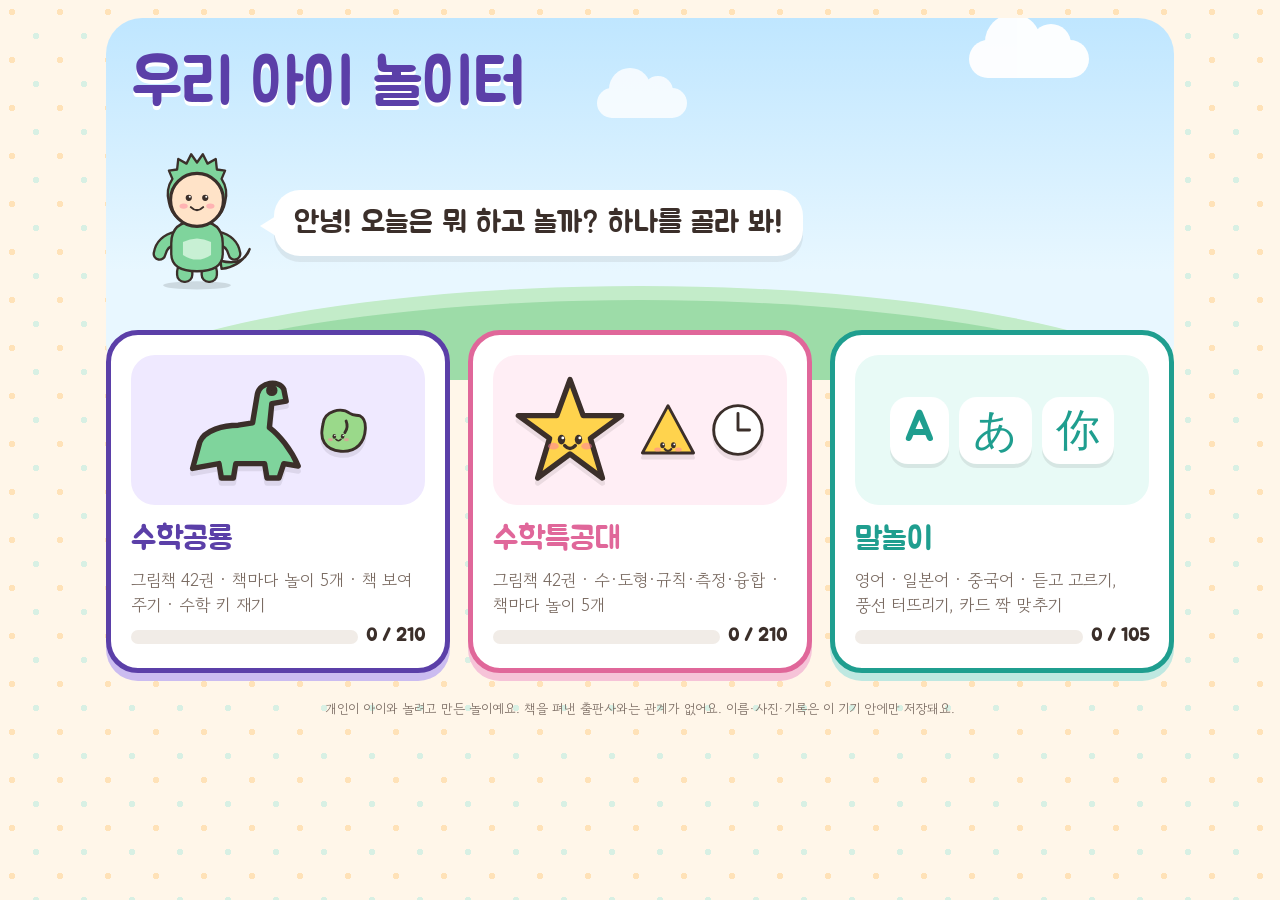
==== index.html @ 1aa9b063 "놀이터 허브, 수학특공대 42권, 말놀이(영·일·중), 귀여운 그림 Co-Authored-By: Claude Opus 5.5 <noreply@anthropic.com>" ====
<!doctype html>
<html lang="ko">
<meta name="viewport" content="width=device-width,initial-scale=1,viewport-fit=cover">
<link rel="manifest" href="manifest.webmanifest">
<link rel="apple-touch-icon" href="icon-180.png">
<meta charset="utf-8">
<title>우리 아이 놀이터</title>
<meta name="apple-mobile-web-app-capable" content="yes">
<link rel="preconnect" href="https://fonts.googleapis.com">
<link href="https://fonts.googleapis.com/css2?family=Jua&family=Gowun+Dodum&display=swap" rel="stylesheet">
<style>
:root{--bg:#fff6e9;--ink:#3b2f2a;--soft:#7a6b62;--card:#fff;--accent:#5b3fa8;--sun:#ffc83d;
  --disp:"Jua","Apple SD Gothic Neo",sans-serif;--body:"Gowun Dodum","Apple SD Gothic Neo",sans-serif;color-scheme:light}
*{box-sizing:border-box}
html,body{margin:0;min-height:100%}
body{background:var(--bg);background-image:radial-gradient(circle at 12px 12px,#ffe2b8 3px,transparent 3.5px),radial-gradient(circle at 36px 36px,#d8f0e4 3px,transparent 3.5px);background-size:48px 48px;color:var(--ink);font-family:var(--body);-webkit-tap-highlight-color:transparent}
.wrap{max-width:1100px;margin:0 auto;padding:18px max(16px,env(safe-area-inset-left,0px)) 40px}
.sky{position:relative;border-radius:36px;background:linear-gradient(#bfe6ff,#e8f7ff 70%);padding:26px 26px 90px;overflow:hidden}
.sky::after{content:"";position:absolute;left:-5%;right:-5%;bottom:-60px;height:140px;background:#9ddca8;border-radius:50% 50% 0 0 / 100% 100% 0 0;box-shadow:0 -14px 0 #c3ecc9}
.cloud{position:absolute;background:#fff;border-radius:999px;opacity:.95}
.cloud::before,.cloud::after{content:"";position:absolute;background:#fff;border-radius:50%}
.c1{width:120px;height:38px;right:8%;top:22px}.c1::before{width:56px;height:56px;left:16px;top:-26px}.c1::after{width:40px;height:40px;left:62px;top:-16px}
.c2{width:90px;height:30px;left:46%;top:70px;opacity:.8}.c2::before{width:42px;height:42px;left:12px;top:-20px}.c2::after{width:30px;height:30px;left:46px;top:-12px}
h1{position:relative;z-index:1;font-family:var(--disp);font-weight:400;font-size:clamp(36px,7vw,64px);margin:0;color:var(--accent);text-shadow:0 4px 0 #fff}
.hello{position:relative;z-index:2;display:flex;align-items:flex-end;gap:12px;margin-top:10px}
.bud{width:130px;height:156px;flex:none;line-height:0}
.say{position:relative;background:#fff;border-radius:26px;padding:14px 20px;font-family:var(--disp);font-size:clamp(20px,3.2vw,30px);margin-bottom:34px;box-shadow:0 6px 0 rgba(59,47,42,.08);text-wrap:balance}
.say::before{content:"";position:absolute;left:-14px;bottom:20px;border:10px solid transparent;border-right:16px solid #fff;border-left:0}
.cards{display:grid;grid-template-columns:repeat(auto-fit,minmax(260px,1fr));gap:18px;margin-top:-50px;position:relative;z-index:3}
.card{display:flex;flex-direction:column;gap:8px;text-decoration:none;color:var(--ink);background:#fff;border-radius:32px;padding:20px;box-shadow:0 8px 0 var(--sh);border:5px solid var(--c);transition:transform .12s}
.card:active{transform:translateY(6px);box-shadow:0 2px 0 var(--sh)}
.art{height:150px;border-radius:24px;background:var(--tint);display:flex;align-items:center;justify-content:center;gap:6px;position:relative;overflow:hidden}
.art svg{width:96px;height:96px;filter:drop-shadow(0 5px 0 rgba(0,0,0,.08))}
.art .big{width:120px;height:120px;animation:bob 2.4s ease-in-out infinite}
.art .sm{width:64px;height:64px;animation:bob 2.4s ease-in-out infinite .4s}
.letters{font-family:var(--disp);font-size:44px;color:var(--c);display:flex;gap:10px}
.letters span{background:#fff;border-radius:18px;padding:4px 14px;box-shadow:0 4px 0 rgba(0,0,0,.08);animation:bob 2.4s ease-in-out infinite}
.letters span:nth-child(2){animation-delay:.3s}.letters span:nth-child(3){animation-delay:.6s}
@keyframes bob{50%{transform:translateY(-8px)}}
.card h2{font-family:var(--disp);font-weight:400;font-size:32px;margin:6px 0 0;color:var(--c)}
.card p{margin:0;font-size:17px;color:var(--soft);word-break:keep-all}
.prog{display:flex;align-items:center;gap:8px;font-family:var(--disp);font-size:18px}
.bar{flex:1;height:14px;border-radius:999px;background:#f1ece7;overflow:hidden}.bar i{display:block;height:100%;background:var(--c);border-radius:999px}
.foot{font-size:13px;color:var(--soft);text-align:center;margin-top:26px;word-break:keep-all}
@media (prefers-reduced-motion:reduce){*{animation:none!important}}
/* 캐릭터 */
[data-buddy]{display:inline-block;line-height:0}
.av{width:100%;height:100%;overflow:visible}
.av .fx>g{opacity:0;transition:opacity .2s}
.av .jumper,.av .head,.av .armL,.av .armR,.av .whole,.av .tail{transform-box:view-box;transition:transform .25s cubic-bezier(.3,1.5,.5,1)}
.av .jumper{transform-origin:100px 230px;animation:breathe 2.6s ease-in-out infinite}
.av .head{transform-origin:100px 130px}
.av .armL{transform-origin:62px 150px}.av .armR{transform-origin:138px 150px}
.av.talk .head{animation:bob .32s ease-in-out infinite alternate}
.av.talk .jumper{animation:bob2 .32s ease-in-out infinite alternate}
.av.pose-cheer .jumper,.av.pose-crown .jumper{animation:jump .55s ease-in-out 3}
.av.pose-cheer .armL{transform:rotate(115deg)}
.av.pose-cheer .armR{transform:rotate(-115deg)}
.av.pose-crown .armR{transform:rotate(-150deg)}.av.pose-crown .armL{transform:rotate(-25deg)}
.av.pose-crown .head{transform:rotate(-6deg)}
.av.pose-cheer .sparkle,.av.pose-crown .sparkle,.av.pose-crown .crown{opacity:1}
.av.pose-crown .sparkle{animation:twinkle .6s ease-in-out infinite alternate}
.av.pose-dizzy .jumper{animation:wobble .5s ease-in-out 3}
.av.pose-dizzy .sweat,.av.pose-dizzy .dizzy{opacity:1}
.av.pose-dizzy .armL{transform:rotate(60deg)}.av.pose-dizzy .armR{transform:rotate(-60deg)}
.av.pose-sad .head{transform:rotate(-12deg) translateY(4px)}
.av.pose-sad .jumper{animation:none;transform:scaleY(.95)}
.av.pose-sad .tears{opacity:1}
.av.pose-sad .armL{transform:rotate(-15deg)}.av.pose-sad .armR{transform:rotate(15deg)}
.av.pose-think .armR{transform:rotate(-140deg)}.av.pose-think .head{transform:rotate(8deg)}
@keyframes breathe{50%{transform:scale(1.02,.98)}}
@keyframes bob{to{transform:rotate(-4deg) translateY(-3px)}}
@keyframes bob2{to{transform:translateY(-4px) scale(1.02,.98)}}
@keyframes jump{0%,100%{transform:translateY(0) scale(1)}30%{transform:translateY(-34px) scale(.96,1.05)}60%{transform:translateY(0) scale(1.06,.92)}}
@keyframes wobble{25%{transform:rotate(-9deg)}75%{transform:rotate(9deg)}}
@keyframes twinkle{to{opacity:.4}}
.prompt{display:flex;align-items:center;gap:12px}
.pbud{width:64px;height:76px;flex:none;margin:-6px 0}
.prompt>span:last-child{flex:1;min-width:0;position:relative}
#track{position:relative;display:flex;align-items:flex-end;margin-left:auto;padding-top:4px}
#track #dots{margin-left:0}
.tbud{position:absolute;width:34px;height:40px;bottom:16px;left:calc(var(--p,0) * (100% - 20px) - 7px);transition:left .6s}
.greetrow{display:flex;align-items:flex-end;gap:10px;margin-top:10px}
.gbud{width:110px;height:132px;flex:none}
.gsay{position:relative;background:var(--card);border-radius:24px;padding:14px 18px;font-family:var(--disp);font-size:clamp(20px,3vw,28px);margin:0 0 24px;flex:1;min-width:0;text-wrap:balance}
.gsay::before{content:"";position:absolute;left:-14px;bottom:18px;border:10px solid transparent;border-right:16px solid var(--card);border-left:0}
.bigbtns{display:grid;grid-template-columns:repeat(auto-fit,minmax(280px,1fr));gap:12px}
.bigbtns .scanbtn{margin:6px 0 4px}
.diagbtn{background:#2fa36b;box-shadow:0 6px 0 #1f7a4e}
.diagbtn:active{box-shadow:0 2px 0 #1f7a4e}
.dbud{width:180px;height:216px}
.kid{position:relative}
.kav{position:absolute;right:12px;top:10px;width:70px;height:84px}
.kpick{padding-right:84px}
.krow{display:flex;align-items:center;gap:8px;flex-wrap:wrap}
.kav-btn{font-size:16px;background:var(--sun);border-radius:999px;padding:8px 14px}
.kdiag{font-size:13px;color:var(--soft)}
.krow .kdel{margin-left:auto}
.aved{display:grid;grid-template-columns:minmax(220px,320px) 1fr;gap:20px;align-items:start}
@media (max-width:760px){.aved{grid-template-columns:1fr}}
.avside{background:var(--card);border-radius:26px;padding:16px;display:flex;flex-direction:column;align-items:center;gap:10px;position:sticky;top:10px}
.avbig{width:220px;height:264px}
.avform{background:var(--card);border-radius:26px;padding:18px;display:flex;flex-direction:column;gap:14px;min-width:0}
.seg{display:flex;gap:6px;flex-wrap:wrap}.seg button{font-size:20px;background:var(--bg);border-radius:999px;padding:10px 18px}.seg button.on{background:var(--accent);color:#fff}
.seg.small button{font-size:15px;padding:6px 12px}
.filebtn{align-self:flex-start;cursor:pointer;font-family:var(--disp)}
.crop{display:flex;flex-direction:column;gap:6px;align-items:flex-start}
#cropCv{width:min(320px,100%);height:auto;border-radius:20px;touch-action:none;background:#f1ece7}
#cropHelp{margin:0;font-size:15px;color:var(--soft)}
.rng{display:flex;flex-direction:column;gap:6px;font-size:16px;color:var(--soft)}
.rng input[type=range]{width:min(320px,100%);accent-color:var(--accent);height:32px}
.rng select{font-family:var(--disp);font-size:20px;border:3px solid #d9cff5;border-radius:14px;padding:6px 10px;background:#fff;color:var(--ink)}
.suits{display:flex;gap:10px;flex-wrap:wrap}.suit{width:44px;height:44px;border-radius:50%;box-shadow:inset 0 0 0 4px #fff,0 0 0 2px #cfc6be}.suit.on{box-shadow:inset 0 0 0 4px #fff,0 0 0 5px var(--ink)}
.vrow{display:flex;gap:10px;align-items:flex-end;flex-wrap:wrap}.vrow .ghostbtn{margin-left:0;background:var(--bg)}
.row.left{justify-content:flex-start;align-items:center}
.dres{display:flex;gap:20px;align-items:flex-start;flex-wrap:wrap;justify-content:center;padding-top:10px}
.dbox{background:var(--card);border-radius:28px;padding:22px;max-width:620px;flex:1;min-width:280px;display:flex;flex-direction:column;gap:10px}
.dk{margin:0;font-size:17px;color:var(--soft)}
.drec{font-family:var(--disp);font-weight:400;font-size:clamp(36px,6vw,56px);color:var(--accent);margin:0}
.ddesc{margin:0;font-size:18px}
.dlist{list-style:none;margin:6px 0;padding:0;display:flex;flex-direction:column;gap:6px}
.dlist li{display:flex;gap:10px;align-items:center;font-size:18px}
.dlist b{font-family:var(--disp);font-weight:400;font-size:15px;border-radius:999px;padding:2px 10px;flex:none}
.dlist .ok b{background:#d8f5e5;color:#1f7a4e}.dlist .next b{background:#eee8f8;color:#5b3fa8}.dlist .try b{background:#fff1c2;color:#8a6500}
#done .dbud{margin-bottom:-10px}
@media (prefers-reduced-motion:reduce){.av *{animation:none!important}}

.bobble{animation:bobl 2.6s ease-in-out infinite;transform-box:view-box}
@keyframes bobl{50%{transform:translateY(-14px)}}
</style>
<div class="wrap">
  <div class="sky"><i class="cloud c1"></i><i class="cloud c2"></i>
    <h1>우리 아이 놀이터</h1>
    <div class="hello"><div class="bud" id="bud"></div><p class="say" id="say">안녕! 오늘은 뭐 하고 놀까?</p></div>
  </div>
  <div class="cards">
    <a class="card" href="mathdino.html" style="--c:#5b3fa8;--sh:#cbbcf0;--tint:#efe9ff" data-key="prog" data-max="210">
      <div class="art"><svg class="big" viewBox="0 0 100 100"><use href="#g-dino"/></svg><svg class="sm" viewBox="0 0 100 100"><use href="#g-bean"/></svg></div>
      <h2>수학공룡</h2><p>그림책 42권 · 책마다 놀이 5개 · 책 보여 주기 · 수학 키 재기</p><div class="prog"><span class="bar"><i></i></span><b></b></div></a>
    <a class="card" href="mathforce.html" style="--c:#e0679a;--sh:#f6c3d8;--tint:#ffeef5" data-key="prog_mathforce" data-max="210">
      <div class="art"><svg class="big" viewBox="0 0 100 100"><use href="#g-star"/></svg><svg class="sm" viewBox="0 0 100 100"><use href="#g-triangle"/></svg><svg class="sm" viewBox="0 0 100 100"><use href="#g-clock"/></svg></div>
      <h2>수학특공대</h2><p>그림책 42권 · 수·도형·규칙·측정·융합 · 책마다 놀이 5개</p><div class="prog"><span class="bar"><i></i></span><b></b></div></a>
    <a class="card" href="words.html" style="--c:#1f9e8f;--sh:#bfe8e1;--tint:#e8faf6" data-key="prog_words" data-max="105">
      <div class="art"><div class="letters"><span>A</span><span>あ</span><span>你</span></div></div>
      <h2>말놀이</h2><p>영어 · 일본어 · 중국어 · 듣고 고르기, 풍선 터뜨리기, 카드 짝 맞추기</p><div class="prog"><span class="bar"><i></i></span><b></b></div></a>
  </div>
  <p class="foot">개인이 아이와 놀려고 만든 놀이예요. 책을 펴낸 출판사와는 관계가 없어요. 이름·사진·기록은 이 기기 안에만 저장돼요.</p>
</div>
<svg width="0" height="0" style="position:absolute" aria-hidden="true"><defs><symbol id="g-apple" viewBox="0 0 100 100"><g fill="none" stroke="#3b2f2a" stroke-width="4.5" stroke-linejoin="round" stroke-linecap="round"><path fill="#ff7a6b" d="M50 30C30 15 8 30 14 56C20 86 40 93 50 85C60 93 80 86 86 56C92 30 70 15 50 30Z"/><path d="M50 30L52 14"/><path fill="#ff7a6b" d="M53 21C62 9 74 13 71 18C66 25 58 25 53 21Z"/><ellipse cx="34" cy="42" rx="7" ry="10" fill="#fff" opacity=".6" stroke="none" transform="rotate(-25 34 42)"/><g class="kf" stroke="none"><ellipse cx="40.9" cy="62.0" rx="3.9" ry="5.0" fill="#3b2f2a"/><ellipse cx="59.1" cy="62.0" rx="3.9" ry="5.0" fill="#3b2f2a"/><circle cx="42.3" cy="60.2" r="1.5" fill="#fff"/><circle cx="60.5" cy="60.2" r="1.5" fill="#fff"/><ellipse cx="32.5" cy="69.0" rx="5.6" ry="3.5" fill="#ff7f9e" opacity=".55"/><ellipse cx="67.5" cy="69.0" rx="5.6" ry="3.5" fill="#ff7f9e" opacity=".55"/><path d="M44.4 68.3 Q50.0 74.6 55.6 68.3" fill="none" stroke="#3b2f2a" stroke-width="3.6" stroke-linecap="round"/></g></g></symbol><symbol id="g-star" viewBox="0 0 100 100"><g fill="none" stroke="#3b2f2a" stroke-width="4.5" stroke-linejoin="round" stroke-linecap="round"><polygon fill="#ffd34d" points="50,8 61,38 93,38 67,57 77,90 50,70 23,90 33,57 7,38 39,38"/><g class="kf" stroke="none"><ellipse cx="42.9" cy="58.0" rx="3.1" ry="4.0" fill="#3b2f2a"/><ellipse cx="57.1" cy="58.0" rx="3.1" ry="4.0" fill="#3b2f2a"/><circle cx="44.0" cy="56.6" r="1.2" fill="#fff"/><circle cx="58.2" cy="56.6" r="1.2" fill="#fff"/><ellipse cx="36.2" cy="63.5" rx="4.4" ry="2.8" fill="#ff7f9e" opacity=".55"/><ellipse cx="63.8" cy="63.5" rx="4.4" ry="2.8" fill="#ff7f9e" opacity=".55"/><path d="M45.6 63.0 Q50.0 67.9 54.4 63.0" fill="none" stroke="#3b2f2a" stroke-width="2.9" stroke-linecap="round"/></g></g></symbol><symbol id="g-fish" viewBox="0 0 100 100"><g fill="none" stroke="#3b2f2a" stroke-width="4.5" stroke-linejoin="round" stroke-linecap="round"><path fill="#7cc4f5" d="M12 50C28 24 64 24 78 50C64 76 28 76 12 50Z"/><path fill="#7cc4f5" d="M78 50L95 33L95 67Z"/><circle cx="30" cy="45" r="3" fill="#222"/><path d="M50 36Q56 50 50 64"/></g></symbol><symbol id="g-carrot" viewBox="0 0 100 100"><g fill="none" stroke="#3b2f2a" stroke-width="4.5" stroke-linejoin="round" stroke-linecap="round"><path fill="#ffa24d" d="M30 30Q40 20 50 30L82 88Q80 93 75 90Z"/><path d="M33 28L18 10M40 25L38 6M46 27L58 9"/><path d="M48 45L56 43M58 60L65 58M66 74L72 72"/></g></symbol><symbol id="g-ball" viewBox="0 0 100 100"><g fill="none" stroke="#3b2f2a" stroke-width="4.5" stroke-linejoin="round" stroke-linecap="round"><circle fill="#8f96ff" cx="50" cy="50" r="36"/><path d="M14 50Q50 30 86 50"/><path d="M50 14Q34 50 50 86"/><ellipse cx="34" cy="30" rx="6" ry="9" fill="#fff" opacity=".6" stroke="none" transform="rotate(-25 34 30)"/></g></symbol><symbol id="g-ghost" viewBox="0 0 100 100"><g fill="none" stroke="#3b2f2a" stroke-width="4.5" stroke-linejoin="round" stroke-linecap="round"><path fill="#ffffff" d="M24 86L24 44C24 14 76 14 76 44L76 86L67 78L58 86L50 78L42 86L33 78Z"/><circle cx="40" cy="44" r="4" fill="#222"/><circle cx="60" cy="44" r="4" fill="#222"/><path d="M44 58Q50 64 56 58"/></g></symbol><symbol id="g-bean" viewBox="0 0 100 100"><g fill="none" stroke="#3b2f2a" stroke-width="4.5" stroke-linejoin="round" stroke-linecap="round"><path fill="#9ad98a" d="M22 40C24 20 50 14 64 24C70 28 74 26 80 28C92 34 90 62 78 74C64 88 34 86 24 70C18 60 20 50 22 40Z"/><path d="M58 36Q62 46 56 54"/><g class="kf" stroke="none"><ellipse cx="39.5" cy="60.0" rx="2.8" ry="3.6" fill="#3b2f2a"/><ellipse cx="52.5" cy="60.0" rx="2.8" ry="3.6" fill="#3b2f2a"/><circle cx="40.5" cy="58.7" r="1.1" fill="#fff"/><circle cx="53.5" cy="58.7" r="1.1" fill="#fff"/><ellipse cx="33.5" cy="65.0" rx="4.0" ry="2.5" fill="#ff7f9e" opacity=".55"/><ellipse cx="58.5" cy="65.0" rx="4.0" ry="2.5" fill="#ff7f9e" opacity=".55"/><path d="M42.0 64.5 Q46.0 69.0 50.0 64.5" fill="none" stroke="#3b2f2a" stroke-width="2.6" stroke-linecap="round"/></g></g></symbol><symbol id="g-mosquito" viewBox="0 0 100 100"><g fill="none" stroke="#3b2f2a" stroke-width="4.5" stroke-linejoin="round" stroke-linecap="round"><ellipse fill="#c9c9d6" cx="50" cy="60" rx="8" ry="20"/><circle fill="#c9c9d6" cx="50" cy="32" r="8"/><path d="M50 24L50 8"/><ellipse fill="#c9c9d6" cx="34" cy="44" rx="16" ry="7" transform="rotate(-25 34 44)"/><ellipse fill="#c9c9d6" cx="66" cy="44" rx="16" ry="7" transform="rotate(25 66 44)"/><path d="M43 62L24 78M43 70L28 90M57 62L76 78M57 70L72 90"/></g></symbol><symbol id="g-strawberry" viewBox="0 0 100 100"><g fill="none" stroke="#3b2f2a" stroke-width="4.5" stroke-linejoin="round" stroke-linecap="round"><path fill="#ff6b88" d="M50 90C20 70 14 40 30 32C40 28 60 28 70 32C86 40 80 70 50 90Z"/><path d="M33 32L42 20L50 30L58 20L67 32"/><path d="M50 30L50 12"/><circle cx="40" cy="48" r="1.8" fill="#222"/><circle cx="58" cy="46" r="1.8" fill="#222"/><circle cx="49" cy="60" r="1.8" fill="#222"/><circle cx="38" cy="64" r="1.8" fill="#222"/><circle cx="61" cy="63" r="1.8" fill="#222"/><circle cx="50" cy="76" r="1.8" fill="#222"/><ellipse cx="36" cy="40" rx="4" ry="7" fill="#fff" opacity=".6" stroke="none" transform="rotate(-25 36 40)"/></g></symbol><symbol id="g-heart" viewBox="0 0 100 100"><g fill="none" stroke="#3b2f2a" stroke-width="4.5" stroke-linejoin="round" stroke-linecap="round"><path fill="#ff8fab" d="M50 86C10 56 14 20 38 22C46 23 50 30 50 36C50 30 54 23 62 22C86 20 90 56 50 86Z"/><ellipse cx="30" cy="30" rx="6" ry="9" fill="#fff" opacity=".6" stroke="none" transform="rotate(-25 30 30)"/><g class="kf" stroke="none"><ellipse cx="41.5" cy="46.0" rx="3.6" ry="4.7" fill="#3b2f2a"/><ellipse cx="58.5" cy="46.0" rx="3.6" ry="4.7" fill="#3b2f2a"/><circle cx="42.8" cy="44.3" r="1.4" fill="#fff"/><circle cx="59.8" cy="44.3" r="1.4" fill="#fff"/><ellipse cx="33.8" cy="52.5" rx="5.2" ry="3.2" fill="#ff7f9e" opacity=".55"/><ellipse cx="66.2" cy="52.5" rx="5.2" ry="3.2" fill="#ff7f9e" opacity=".55"/><path d="M44.8 51.9 Q50.0 57.7 55.2 51.9" fill="none" stroke="#3b2f2a" stroke-width="3.4" stroke-linecap="round"/></g></g></symbol><symbol id="g-flower" viewBox="0 0 100 100"><g fill="none" stroke="#3b2f2a" stroke-width="4.5" stroke-linejoin="round" stroke-linecap="round"><circle fill="#ffb8d6" cx="50" cy="26" r="13"/><circle fill="#ffb8d6" cx="73" cy="42" r="13"/><circle fill="#ffb8d6" cx="65" cy="68" r="13"/><circle fill="#ffb8d6" cx="35" cy="68" r="13"/><circle fill="#ffb8d6" cx="27" cy="42" r="13"/><circle fill="#ffb8d6" cx="50" cy="50" r="11"/><g class="kf" stroke="none"><ellipse cx="46.1" cy="50.0" rx="1.7" ry="2.2" fill="#3b2f2a"/><ellipse cx="53.9" cy="50.0" rx="1.7" ry="2.2" fill="#3b2f2a"/><circle cx="46.7" cy="49.2" r="0.7" fill="#fff"/><circle cx="54.5" cy="49.2" r="0.7" fill="#fff"/><ellipse cx="42.5" cy="53.0" rx="2.4" ry="1.5" fill="#ff7f9e" opacity=".55"/><ellipse cx="57.5" cy="53.0" rx="2.4" ry="1.5" fill="#ff7f9e" opacity=".55"/><path d="M47.6 52.7 Q50.0 55.4 52.4 52.7" fill="none" stroke="#3b2f2a" stroke-width="1.6" stroke-linecap="round"/></g></g></symbol><symbol id="g-shell" viewBox="0 0 100 100"><g fill="none" stroke="#3b2f2a" stroke-width="4.5" stroke-linejoin="round" stroke-linecap="round"><path fill="#ffd9b5" d="M12 74Q50 2 88 74Q50 88 12 74Z"/><path d="M50 80L50 18M50 80L30 30M50 80L70 30M50 80L18 56M50 80L82 56"/></g></symbol><symbol id="g-cookie" viewBox="0 0 100 100"><g fill="none" stroke="#3b2f2a" stroke-width="4.5" stroke-linejoin="round" stroke-linecap="round"><circle fill="#e8b27d" cx="50" cy="50" r="36"/><circle fill="#e8b27d" cx="38" cy="38" r="4"/><circle fill="#e8b27d" cx="62" cy="40" r="4"/><circle fill="#e8b27d" cx="50" cy="58" r="4"/><circle fill="#e8b27d" cx="35" cy="64" r="4"/><circle fill="#e8b27d" cx="66" cy="64" r="4"/></g></symbol><symbol id="g-balloon" viewBox="0 0 100 100"><g fill="none" stroke="#3b2f2a" stroke-width="4.5" stroke-linejoin="round" stroke-linecap="round"><ellipse fill="#ff7a7a" cx="50" cy="38" rx="25" ry="30"/><path fill="#ff7a7a" d="M46 68L54 68L50 74Z"/><path d="M50 74Q42 84 52 92Q58 97 50 99"/><ellipse cx="36" cy="24" rx="6" ry="10" fill="#fff" opacity=".6" stroke="none" transform="rotate(-25 36 24)"/><g class="kf" stroke="none"><ellipse cx="42.2" cy="38.0" rx="3.4" ry="4.3" fill="#3b2f2a"/><ellipse cx="57.8" cy="38.0" rx="3.4" ry="4.3" fill="#3b2f2a"/><circle cx="43.4" cy="36.4" r="1.3" fill="#fff"/><circle cx="59.0" cy="36.4" r="1.3" fill="#fff"/><ellipse cx="35.0" cy="44.0" rx="4.8" ry="3.0" fill="#ff7f9e" opacity=".55"/><ellipse cx="65.0" cy="44.0" rx="4.8" ry="3.0" fill="#ff7f9e" opacity=".55"/><path d="M45.2 43.4 Q50.0 48.8 54.8 43.4" fill="none" stroke="#3b2f2a" stroke-width="3.1" stroke-linecap="round"/></g></g></symbol><symbol id="g-dino" viewBox="0 0 100 100"><g fill="none" stroke="#3b2f2a" stroke-width="4.5" stroke-linejoin="round" stroke-linecap="round"><path fill="#7fd49c" d="M8 82L14 60C18 50 34 46 46 46L58 44L62 20C64 10 80 8 84 16L86 26L74 28L72 48C80 54 90 66 96 80L84 78L80 90L70 90L68 78L44 78L42 90L32 90L30 78Z"/><circle cx="74" cy="17" r="2.5" fill="#222"/></g></symbol><symbol id="g-house" viewBox="0 0 100 100"><g fill="none" stroke="#3b2f2a" stroke-width="4.5" stroke-linejoin="round" stroke-linecap="round"><path d="M16 50L50 18L84 50"/><path d="M24 44L24 86L76 86L76 44"/><rect fill="#ffd98a" x="42" y="62" width="16" height="24"/><rect fill="#ffd98a" x="30" y="52" width="10" height="10"/></g></symbol><symbol id="g-car" viewBox="0 0 100 100"><g fill="none" stroke="#3b2f2a" stroke-width="4.5" stroke-linejoin="round" stroke-linecap="round"><path fill="#6fb4ff" d="M8 66L8 52L22 50L32 34L66 34L78 50L92 54L92 66Z"/><path fill="#6fb4ff" d="M34 38L32 50L48 50L48 38ZM52 38L52 50L72 50L64 38Z"/><circle cx="28" cy="68" r="9" fill="#fff"/><circle cx="74" cy="68" r="9" fill="#fff"/></g></symbol><symbol id="g-cupcake" viewBox="0 0 100 100"><g fill="none" stroke="#3b2f2a" stroke-width="4.5" stroke-linejoin="round" stroke-linecap="round"><path fill="#ffc2d4" d="M24 50L32 88L68 88L76 50Z"/><path fill="#ffc2d4" d="M20 50C16 36 30 26 40 30C44 18 58 18 62 28C74 24 86 36 80 50Z"/><path d="M40 50L42 88M50 50L50 88M60 50L58 88"/><circle fill="#ffc2d4" cx="50" cy="16" r="5"/><g class="kf" stroke="none"><ellipse cx="44.1" cy="40.0" rx="2.5" ry="3.2" fill="#3b2f2a"/><ellipse cx="55.9" cy="40.0" rx="2.5" ry="3.2" fill="#3b2f2a"/><circle cx="45.0" cy="38.8" r="1.0" fill="#fff"/><circle cx="56.8" cy="38.8" r="1.0" fill="#fff"/><ellipse cx="38.8" cy="44.5" rx="3.6" ry="2.2" fill="#ff7f9e" opacity=".55"/><ellipse cx="61.2" cy="44.5" rx="3.6" ry="2.2" fill="#ff7f9e" opacity=".55"/><path d="M46.4 44.0 Q50.0 48.1 53.6 44.0" fill="none" stroke="#3b2f2a" stroke-width="2.3" stroke-linecap="round"/></g></g></symbol><symbol id="g-tree" viewBox="0 0 100 100"><g fill="none" stroke="#3b2f2a" stroke-width="4.5" stroke-linejoin="round" stroke-linecap="round"><path fill="#6fcf8c" d="M50 10L20 50L36 50L14 76L86 76L64 50L80 50Z"/><rect fill="#6fcf8c" x="43" y="76" width="14" height="16"/><g class="kf" stroke="none"><ellipse cx="44.8" cy="64.0" rx="2.2" ry="2.9" fill="#3b2f2a"/><ellipse cx="55.2" cy="64.0" rx="2.2" ry="2.9" fill="#3b2f2a"/><circle cx="45.6" cy="63.0" r="0.9" fill="#fff"/><circle cx="56.0" cy="63.0" r="0.9" fill="#fff"/><ellipse cx="40.0" cy="68.0" rx="3.2" ry="2.0" fill="#ff7f9e" opacity=".55"/><ellipse cx="60.0" cy="68.0" rx="3.2" ry="2.0" fill="#ff7f9e" opacity=".55"/><path d="M46.8 67.6 Q50.0 71.2 53.2 67.6" fill="none" stroke="#3b2f2a" stroke-width="2.1" stroke-linecap="round"/></g></g></symbol><symbol id="g-dog" viewBox="0 0 100 100"><g fill="none" stroke="#3b2f2a" stroke-width="4.5" stroke-linejoin="round" stroke-linecap="round"><circle fill="#e8bd8a" cx="50" cy="54" r="28"/><path d="M26 40C12 30 14 62 24 66"/><path d="M74 40C88 30 86 62 76 66"/><circle cx="40" cy="50" r="3" fill="#222"/><circle cx="60" cy="50" r="3" fill="#222"/><ellipse cx="50" cy="62" rx="6" ry="4" fill="#222"/><path d="M44 70Q50 76 56 70"/></g></symbol><symbol id="g-sun" viewBox="0 0 100 100"><g fill="none" stroke="#3b2f2a" stroke-width="4.5" stroke-linejoin="round" stroke-linecap="round"><circle fill="#ffd84d" cx="50" cy="50" r="20"/><path d="M50 8L50 20M50 80L50 92M8 50L20 50M80 50L92 50M20 20L28 28M72 72L80 80M80 20L72 28M28 72L20 80"/><g class="kf" stroke="none"><ellipse cx="43.2" cy="50.0" rx="2.9" ry="3.8" fill="#3b2f2a"/><ellipse cx="56.8" cy="50.0" rx="2.9" ry="3.8" fill="#3b2f2a"/><circle cx="44.2" cy="48.6" r="1.2" fill="#fff"/><circle cx="57.9" cy="48.6" r="1.2" fill="#fff"/><ellipse cx="36.9" cy="55.2" rx="4.2" ry="2.6" fill="#ff7f9e" opacity=".55"/><ellipse cx="63.1" cy="55.2" rx="4.2" ry="2.6" fill="#ff7f9e" opacity=".55"/><path d="M45.8 54.7 Q50.0 59.5 54.2 54.7" fill="none" stroke="#3b2f2a" stroke-width="2.7" stroke-linecap="round"/></g></g></symbol><symbol id="g-moon" viewBox="0 0 100 100"><g fill="none" stroke="#3b2f2a" stroke-width="4.5" stroke-linejoin="round" stroke-linecap="round"><path fill="#ffe79a" d="M62 12C30 16 18 56 38 78C52 92 76 88 88 74C62 78 44 56 52 34C55 24 58 18 62 12Z"/><path fill="#ffe79a" d="M76 24L78 30L84 30L79 34L81 40L76 36L71 40L73 34L68 30L74 30Z"/></g></symbol><symbol id="g-bowl" viewBox="0 0 100 100"><g fill="none" stroke="#3b2f2a" stroke-width="4.5" stroke-linejoin="round" stroke-linecap="round"><path fill="#f4f4f4" d="M14 48L86 48Q82 86 50 86Q18 86 14 48Z"/><path d="M38 40Q32 30 38 22M50 40Q44 30 50 18M62 40Q56 30 62 22"/></g></symbol><symbol id="g-brush" viewBox="0 0 100 100"><g fill="none" stroke="#3b2f2a" stroke-width="4.5" stroke-linejoin="round" stroke-linecap="round"><rect fill="#8fdcf5" x="8" y="56" width="62" height="12" rx="6"/><path fill="#8fdcf5" d="M70 60L90 54L92 66L70 66Z"/><path d="M74 54L74 42M78 53L78 40M82 52L82 40M86 51L86 42M90 50L90 44"/></g></symbol><symbol id="g-book" viewBox="0 0 100 100"><g fill="none" stroke="#3b2f2a" stroke-width="4.5" stroke-linejoin="round" stroke-linecap="round"><path fill="#b3a6ff" d="M50 24C38 16 22 16 10 20L10 82C22 78 38 78 50 86C62 78 78 78 90 82L90 20C78 16 62 16 50 24Z"/><path d="M50 24L50 86"/></g></symbol><symbol id="g-grape" viewBox="0 0 100 100"><g fill="none" stroke="#3b2f2a" stroke-width="4.5" stroke-linejoin="round" stroke-linecap="round"><circle fill="#b38cff" cx="40" cy="30" r="11"/><circle fill="#b38cff" cx="62" cy="30" r="11"/><circle fill="#b38cff" cx="30" cy="50" r="11"/><circle fill="#b38cff" cx="51" cy="50" r="11"/><circle fill="#b38cff" cx="72" cy="50" r="11"/><circle fill="#b38cff" cx="40" cy="70" r="11"/><circle fill="#b38cff" cx="62" cy="70" r="11"/><circle fill="#b38cff" cx="51" cy="88" r="9"/><path d="M51 19L54 6"/><ellipse cx="40" cy="40" rx="3" ry="5" fill="#fff" opacity=".6" stroke="none" transform="rotate(-25 40 40)"/></g></symbol><symbol id="g-rock" viewBox="0 0 100 100"><g fill="none" stroke="#3b2f2a" stroke-width="4.5" stroke-linejoin="round" stroke-linecap="round"><path fill="#b8b2ad" d="M10 80L18 52L34 44L42 30L60 34L74 28L88 50L94 80Z"/><path d="M34 44L44 58L42 80M60 34L62 52L74 62"/></g></symbol><symbol id="g-feather" viewBox="0 0 100 100"><g fill="none" stroke="#3b2f2a" stroke-width="4.5" stroke-linejoin="round" stroke-linecap="round"><path fill="#f4f4f4" d="M84 10C52 16 30 40 24 76C40 70 70 52 84 10Z"/><path d="M14 92L70 24"/><path d="M40 58L30 54M48 48L38 42M56 38L48 30M46 62L52 68M56 52L64 58M64 42L72 46"/></g></symbol><symbol id="g-leaf" viewBox="0 0 100 100"><g fill="none" stroke="#3b2f2a" stroke-width="4.5" stroke-linejoin="round" stroke-linecap="round"><path fill="#8fd97a" d="M14 86C10 40 46 12 88 14C88 58 60 88 14 86Z"/><path d="M14 86L70 32"/></g></symbol><symbol id="g-melon" viewBox="0 0 100 100"><g fill="none" stroke="#3b2f2a" stroke-width="4.5" stroke-linejoin="round" stroke-linecap="round"><circle fill="#7fd47a" cx="50" cy="52" r="38"/><path d="M50 14Q34 52 50 90M50 14Q66 52 50 90M50 14Q16 52 30 84M50 14Q84 52 70 84"/></g></symbol><symbol id="g-box" viewBox="0 0 100 100"><g fill="none" stroke="#3b2f2a" stroke-width="4.5" stroke-linejoin="round" stroke-linecap="round"><path fill="#e8c08f" d="M14 34L50 18L86 34L86 74L50 90L14 74Z"/><path d="M14 34L50 50L86 34M50 50L50 90"/><g class="kf" stroke="none"><ellipse cx="24.1" cy="68.0" rx="2.5" ry="3.2" fill="#3b2f2a"/><ellipse cx="35.9" cy="68.0" rx="2.5" ry="3.2" fill="#3b2f2a"/><circle cx="25.0" cy="66.8" r="1.0" fill="#fff"/><circle cx="36.8" cy="66.8" r="1.0" fill="#fff"/><ellipse cx="18.8" cy="72.5" rx="3.6" ry="2.2" fill="#ff7f9e" opacity=".55"/><ellipse cx="41.2" cy="72.5" rx="3.6" ry="2.2" fill="#ff7f9e" opacity=".55"/><path d="M26.4 72.0 Q30.0 76.1 33.6 72.0" fill="none" stroke="#3b2f2a" stroke-width="2.3" stroke-linecap="round"/></g></g></symbol><symbol id="g-sprout" viewBox="0 0 100 100"><g fill="none" stroke="#3b2f2a" stroke-width="4.5" stroke-linejoin="round" stroke-linecap="round"><path d="M50 90L50 50"/><path fill="#9ad98a" d="M50 60C30 60 22 44 26 34C40 34 50 44 50 60Z"/><path fill="#9ad98a" d="M50 52C64 52 76 40 74 28C60 28 50 38 50 52Z"/><path d="M26 90L74 90"/></g></symbol><symbol id="g-seed" viewBox="0 0 100 100"><g fill="none" stroke="#3b2f2a" stroke-width="4.5" stroke-linejoin="round" stroke-linecap="round"><ellipse fill="#c9a27a" cx="50" cy="56" rx="16" ry="22" transform="rotate(-20 50 56)"/><path d="M20 90L80 90"/></g></symbol><symbol id="g-sock" viewBox="0 0 100 100"><g fill="none" stroke="#3b2f2a" stroke-width="4.5" stroke-linejoin="round" stroke-linecap="round"><path fill="#ffb0bb" d="M36 10L64 10L64 56L80 70C90 80 80 94 68 88L40 74C34 70 36 64 36 58Z"/><path d="M36 22L64 22"/></g></symbol><symbol id="g-coin" viewBox="0 0 100 100"><g fill="none" stroke="#3b2f2a" stroke-width="4.5" stroke-linejoin="round" stroke-linecap="round"><circle fill="#ffd84d" cx="50" cy="50" r="42"/><circle fill="#ffd84d" cx="50" cy="50" r="34"/><text x="50" y="58" text-anchor="middle" font-size="22" font-weight="900" fill="#222" stroke="none">100</text></g></symbol><symbol id="g-basket" viewBox="0 0 100 100"><g fill="none" stroke="#3b2f2a" stroke-width="4.5" stroke-linejoin="round" stroke-linecap="round"><path fill="#fff" d="M10 44L90 44L80 92L20 92Z"/><path d="M24 44C24 10 76 10 76 44"/><path d="M14 60L86 60M17 76L83 76"/></g></symbol><symbol id="g-bear" viewBox="0 0 100 100"><g fill="none" stroke="#3b2f2a" stroke-width="4.5" stroke-linejoin="round" stroke-linecap="round"><circle fill="#d6a36f" cx="50" cy="56" r="28"/><circle fill="#d6a36f" cx="28" cy="30" r="10"/><circle fill="#d6a36f" cx="72" cy="30" r="10"/><circle cx="40" cy="52" r="3" fill="#222"/><circle cx="60" cy="52" r="3" fill="#222"/><ellipse fill="#d6a36f" cx="50" cy="66" rx="10" ry="8"/><circle cx="50" cy="63" r="3" fill="#222"/></g></symbol><symbol id="g-cat" viewBox="0 0 100 100"><g fill="none" stroke="#3b2f2a" stroke-width="4.5" stroke-linejoin="round" stroke-linecap="round"><circle fill="#ffc27a" cx="50" cy="56" r="28"/><path d="M28 40L26 16L44 30M72 40L74 16L56 30"/><circle cx="40" cy="54" r="3" fill="#222"/><circle cx="60" cy="54" r="3" fill="#222"/><path d="M46 64L50 67L54 64M20 60L36 62M20 68L36 66M80 60L64 62M80 68L64 66"/></g></symbol><symbol id="g-rabbit" viewBox="0 0 100 100"><g fill="none" stroke="#3b2f2a" stroke-width="4.5" stroke-linejoin="round" stroke-linecap="round"><circle fill="#ffffff" cx="50" cy="62" r="24"/><ellipse fill="#ffffff" cx="40" cy="24" rx="7" ry="20"/><ellipse fill="#ffffff" cx="60" cy="24" rx="7" ry="20"/><circle cx="42" cy="58" r="3" fill="#222"/><circle cx="58" cy="58" r="3" fill="#222"/><path d="M46 68L50 71L54 68"/></g></symbol><symbol id="g-chick" viewBox="0 0 100 100"><g fill="none" stroke="#3b2f2a" stroke-width="4.5" stroke-linejoin="round" stroke-linecap="round"><circle fill="#ffe566" cx="50" cy="56" r="26"/><circle fill="#ffe566" cx="50" cy="28" r="16"/><path d="M62 28L74 32L62 36"/><circle cx="54" cy="24" r="2.5" fill="#222"/><path d="M40 88L40 96M60 88L60 96"/></g></symbol><symbol id="g-duck" viewBox="0 0 100 100"><g fill="none" stroke="#3b2f2a" stroke-width="4.5" stroke-linejoin="round" stroke-linecap="round"><path fill="#ffe566" d="M20 60C20 44 40 42 52 50C50 30 72 24 78 40L90 42L78 48C82 70 64 84 44 82C30 80 20 72 20 60Z"/><circle cx="68" cy="38" r="2.5" fill="#222"/></g></symbol><symbol id="g-egg" viewBox="0 0 100 100"><g fill="none" stroke="#3b2f2a" stroke-width="4.5" stroke-linejoin="round" stroke-linecap="round"><path fill="#fff7e6" d="M50 10C30 10 18 48 20 66C22 84 36 92 50 92C64 92 78 84 80 66C82 48 70 10 50 10Z"/><path d="M24 54L36 46L46 56L56 46L66 56L77 48"/><ellipse cx="36" cy="40" rx="5" ry="9" fill="#fff" opacity=".6" stroke="none" transform="rotate(-25 36 40)"/><g class="kf" stroke="none"><ellipse cx="43.5" cy="72.0" rx="2.8" ry="3.6" fill="#3b2f2a"/><ellipse cx="56.5" cy="72.0" rx="2.8" ry="3.6" fill="#3b2f2a"/><circle cx="44.5" cy="70.7" r="1.1" fill="#fff"/><circle cx="57.5" cy="70.7" r="1.1" fill="#fff"/><ellipse cx="37.5" cy="77.0" rx="4.0" ry="2.5" fill="#ff7f9e" opacity=".55"/><ellipse cx="62.5" cy="77.0" rx="4.0" ry="2.5" fill="#ff7f9e" opacity=".55"/><path d="M46.0 76.5 Q50.0 81.0 54.0 76.5" fill="none" stroke="#3b2f2a" stroke-width="2.6" stroke-linecap="round"/></g></g></symbol><symbol id="g-pencil" viewBox="0 0 100 100"><g fill="none" stroke="#3b2f2a" stroke-width="4.5" stroke-linejoin="round" stroke-linecap="round"><path fill="#ffd84d" d="M10 40L74 40L92 50L74 60L10 60Z"/><path d="M74 40L74 60M84 45L84 55"/></g></symbol><symbol id="g-spoon" viewBox="0 0 100 100"><g fill="none" stroke="#3b2f2a" stroke-width="4.5" stroke-linejoin="round" stroke-linecap="round"><ellipse fill="#e6e6e6" cx="50" cy="26" rx="14" ry="18"/><path d="M50 44L50 92"/></g></symbol><symbol id="g-bed" viewBox="0 0 100 100"><g fill="none" stroke="#3b2f2a" stroke-width="4.5" stroke-linejoin="round" stroke-linecap="round"><path d="M8 80L8 40M8 64L92 64L92 80M8 64L8 52L30 52L30 64M30 56L92 56L92 64"/></g></symbol><symbol id="g-clock" viewBox="0 0 100 100"><g fill="none" stroke="#3b2f2a" stroke-width="4.5" stroke-linejoin="round" stroke-linecap="round"><circle fill="#ffffff" cx="50" cy="50" r="38"/><path d="M50 50L50 24M50 50L68 50"/></g></symbol><symbol id="g-toy" viewBox="0 0 100 100"><g fill="none" stroke="#3b2f2a" stroke-width="4.5" stroke-linejoin="round" stroke-linecap="round"><rect fill="#ff9a6b" x="12" y="58" width="34" height="30"/><rect fill="#ff9a6b" x="54" y="58" width="34" height="30"/><rect fill="#ff9a6b" x="32" y="26" width="34" height="32"/><path d="M29 64L29 82M71 64L71 82M49 34L49 50"/></g></symbol><symbol id="g-milk" viewBox="0 0 100 100"><g fill="none" stroke="#3b2f2a" stroke-width="4.5" stroke-linejoin="round" stroke-linecap="round"><path fill="#ffffff" d="M30 30L50 14L70 30L70 90L30 90Z"/><path d="M30 30L70 30"/><path fill="#ffffff" d="M40 50L60 50L60 70L40 70Z"/></g></symbol><symbol id="g-umbrella" viewBox="0 0 100 100"><g fill="none" stroke="#3b2f2a" stroke-width="4.5" stroke-linejoin="round" stroke-linecap="round"><path fill="#ff7aa8" d="M10 50Q50 0 90 50Z"/><path d="M50 50L50 84Q50 92 42 90"/></g></symbol><symbol id="g-snowman" viewBox="0 0 100 100"><g fill="none" stroke="#3b2f2a" stroke-width="4.5" stroke-linejoin="round" stroke-linecap="round"><circle fill="#ffffff" cx="50" cy="30" r="16"/><circle fill="#ffffff" cx="50" cy="68" r="24"/><circle cx="45" cy="27" r="2" fill="#222"/><circle cx="55" cy="27" r="2" fill="#222"/><path d="M50 32L60 35L50 37"/></g></symbol><symbol id="g-triangle" viewBox="0 0 100 100"><g fill="none" stroke="#3b2f2a" stroke-width="4.5" stroke-linejoin="round" stroke-linecap="round"><polygon fill="#ffd34d" points="50,12 90,86 10,86"/><g class="kf" stroke="none"><ellipse cx="41.5" cy="74.0" rx="3.6" ry="4.7" fill="#3b2f2a"/><ellipse cx="58.5" cy="74.0" rx="3.6" ry="4.7" fill="#3b2f2a"/><circle cx="42.8" cy="72.3" r="1.4" fill="#fff"/><circle cx="59.8" cy="72.3" r="1.4" fill="#fff"/><ellipse cx="33.8" cy="80.5" rx="5.2" ry="3.2" fill="#ff7f9e" opacity=".55"/><ellipse cx="66.2" cy="80.5" rx="5.2" ry="3.2" fill="#ff7f9e" opacity=".55"/><path d="M44.8 79.8 Q50.0 85.7 55.2 79.8" fill="none" stroke="#3b2f2a" stroke-width="3.4" stroke-linecap="round"/></g></g></symbol><symbol id="g-square" viewBox="0 0 100 100"><g fill="none" stroke="#3b2f2a" stroke-width="4.5" stroke-linejoin="round" stroke-linecap="round"><rect fill="#7cc4f5" x="14" y="14" width="72" height="72"/><g class="kf" stroke="none"><ellipse cx="40.2" cy="52.0" rx="4.2" ry="5.4" fill="#3b2f2a"/><ellipse cx="59.8" cy="52.0" rx="4.2" ry="5.4" fill="#3b2f2a"/><circle cx="41.8" cy="50.0" r="1.7" fill="#fff"/><circle cx="61.2" cy="50.0" r="1.7" fill="#fff"/><ellipse cx="31.2" cy="59.5" rx="6.0" ry="3.8" fill="#ff7f9e" opacity=".55"/><ellipse cx="68.8" cy="59.5" rx="6.0" ry="3.8" fill="#ff7f9e" opacity=".55"/><path d="M44.0 58.8 Q50.0 65.5 56.0 58.8" fill="none" stroke="#3b2f2a" stroke-width="3.9" stroke-linecap="round"/></g></g></symbol><symbol id="g-circle" viewBox="0 0 100 100"><g fill="none" stroke="#3b2f2a" stroke-width="4.5" stroke-linejoin="round" stroke-linecap="round"><circle fill="#ff7a6b" cx="50" cy="50" r="38"/><ellipse cx="32" cy="34" rx="7" ry="11" fill="#fff" opacity=".6" stroke="none" transform="rotate(-25 32 34)"/><g class="kf" stroke="none"><ellipse cx="40.2" cy="52.0" rx="4.2" ry="5.4" fill="#3b2f2a"/><ellipse cx="59.8" cy="52.0" rx="4.2" ry="5.4" fill="#3b2f2a"/><circle cx="41.8" cy="50.0" r="1.7" fill="#fff"/><circle cx="61.2" cy="50.0" r="1.7" fill="#fff"/><ellipse cx="31.2" cy="59.5" rx="6.0" ry="3.8" fill="#ff7f9e" opacity=".55"/><ellipse cx="68.8" cy="59.5" rx="6.0" ry="3.8" fill="#ff7f9e" opacity=".55"/><path d="M44.0 58.8 Q50.0 65.5 56.0 58.8" fill="none" stroke="#3b2f2a" stroke-width="3.9" stroke-linecap="round"/></g></g></symbol><symbol id="g-rect" viewBox="0 0 100 100"><g fill="none" stroke="#3b2f2a" stroke-width="4.5" stroke-linejoin="round" stroke-linecap="round"><rect fill="#7fd49c" x="8" y="28" width="84" height="44"/><g class="kf" stroke="none"><ellipse cx="42.2" cy="52.0" rx="3.4" ry="4.3" fill="#3b2f2a"/><ellipse cx="57.8" cy="52.0" rx="3.4" ry="4.3" fill="#3b2f2a"/><circle cx="43.4" cy="50.4" r="1.3" fill="#fff"/><circle cx="59.0" cy="50.4" r="1.3" fill="#fff"/><ellipse cx="35.0" cy="58.0" rx="4.8" ry="3.0" fill="#ff7f9e" opacity=".55"/><ellipse cx="65.0" cy="58.0" rx="4.8" ry="3.0" fill="#ff7f9e" opacity=".55"/><path d="M45.2 57.4 Q50.0 62.8 54.8 57.4" fill="none" stroke="#3b2f2a" stroke-width="3.1" stroke-linecap="round"/></g></g></symbol><symbol id="g-cherry" viewBox="0 0 100 100"><g fill="none" stroke="#3b2f2a" stroke-width="4.5" stroke-linejoin="round" stroke-linecap="round"><circle fill="#ef4b62" cx="32" cy="70" r="16"/><circle fill="#ef4b62" cx="68" cy="70" r="16"/><path d="M32 54Q40 20 60 10M68 54Q64 30 60 10"/><ellipse cx="28" cy="78" rx="3" ry="5" fill="#fff" opacity=".6" stroke="none" transform="rotate(-25 28 78)"/><g class="kf" stroke="none"><ellipse cx="29.1" cy="76.0" rx="1.7" ry="2.2" fill="#3b2f2a"/><ellipse cx="36.9" cy="76.0" rx="1.7" ry="2.2" fill="#3b2f2a"/><circle cx="29.7" cy="75.2" r="0.7" fill="#fff"/><circle cx="37.5" cy="75.2" r="0.7" fill="#fff"/><ellipse cx="25.5" cy="79.0" rx="2.4" ry="1.5" fill="#ff7f9e" opacity=".55"/><ellipse cx="40.5" cy="79.0" rx="2.4" ry="1.5" fill="#ff7f9e" opacity=".55"/><path d="M30.6 78.7 Q33.0 81.4 35.4 78.7" fill="none" stroke="#3b2f2a" stroke-width="1.6" stroke-linecap="round"/></g><g class="kf" stroke="none"><ellipse cx="53.1" cy="76.0" rx="1.7" ry="2.2" fill="#3b2f2a"/><ellipse cx="60.9" cy="76.0" rx="1.7" ry="2.2" fill="#3b2f2a"/><circle cx="53.7" cy="75.2" r="0.7" fill="#fff"/><circle cx="61.5" cy="75.2" r="0.7" fill="#fff"/><ellipse cx="49.5" cy="79.0" rx="2.4" ry="1.5" fill="#ff7f9e" opacity=".55"/><ellipse cx="64.5" cy="79.0" rx="2.4" ry="1.5" fill="#ff7f9e" opacity=".55"/><path d="M54.6 78.7 Q57.0 81.4 59.4 78.7" fill="none" stroke="#3b2f2a" stroke-width="1.6" stroke-linecap="round"/></g></g></symbol><symbol id="g-banana" viewBox="0 0 100 100"><g fill="none" stroke="#3b2f2a" stroke-width="4.5" stroke-linejoin="round" stroke-linecap="round"><path fill="#ffe680" d="M16 30C20 70 60 90 88 70C70 70 40 60 30 28Z"/><path d="M16 30L22 22"/></g></symbol></defs></svg><script>/* ---------- 내 캐릭터: 아이 사진(만화풍 얼굴 + 공룡 옷) 또는 직접 그린 그림 ---------- */
/* 사진과 그림은 이 기기 localStorage 에만 저장. 어디로도 보내지 않음. */
var AVKEY="mathdino-av-";
var SUITS=[["#7fd49c","#c8f0d4"],["#ffb067","#ffe2c4"],["#8fb8ff","#d6e6ff"],["#ff9ec7","#ffd9ea"],["#b79cff","#e5dbff"],["#ffd84d","#fff1b8"]];
var VOICES=[["아기 목소리",1.8,1.0],["높은 목소리",1.45,0.95],["보통 목소리",1.15,0.95],["낮은 목소리",0.8,0.9]];
function avLoad(id){ try{ return JSON.parse(localStorage.getItem(AVKEY+id))||null; }catch(e){ return null; } }
function avSave(id,o){ try{ if(o) localStorage.setItem(AVKEY+id,JSON.stringify(o)); else localStorage.removeItem(AVKEY+id); return true; }catch(e){ return false; } }
/* 기본 얼굴(사진이 없을 때) */
var DEFFACE='data:image/svg+xml;utf8,'+encodeURIComponent('<svg xmlns="http://www.w3.org/2000/svg" viewBox="0 0 100 100"><rect width="100" height="100" fill="#ffe3c8"/><circle cx="34" cy="46" r="6" fill="#3b2f2a"/><circle cx="66" cy="46" r="6" fill="#3b2f2a"/><circle cx="36" cy="44" r="2" fill="#fff"/><circle cx="68" cy="44" r="2" fill="#fff"/><ellipse cx="24" cy="62" rx="8" ry="5" fill="#ffb3b3"/><ellipse cx="76" cy="62" rx="8" ry="5" fill="#ffb3b3"/><path d="M38 64 Q50 76 62 64" fill="none" stroke="#3b2f2a" stroke-width="4" stroke-linecap="round"/></svg>');
var AVN=0;
/* 캐릭터 SVG 문자열. a={mode:'photo'|'draw', img, suit} */
function avatarSVG(a, cls){ a=a||{}; var n=++AVN, s=SUITS[a.suit||0]||SUITS[0], img=a.img||DEFFACE, ink="#3b2f2a";
  var fx='<g class="fx"><g class="sparkle"><path d="M30 40 l5 -12 l5 12 l12 5 l-12 5 l-5 12 l-5 -12 l-12 -5z" fill="#ffd34d"/><path d="M168 30 l4 -9 l4 9 l9 4 l-9 4 l-4 9 l-4 -9 l-9 -4z" fill="#ffd34d"/><path d="M175 120 l3 -7 l3 7 l7 3 l-7 3 l-3 7 l-3 -7 l-7 -3z" fill="#ff9ec7"/></g>'+
    '<g class="sweat"><path d="M150 52 q8 12 0 18 q-8 -6 0 -18z" fill="#8fd0ff" stroke="'+ink+'" stroke-width="2.5"/></g>'+
    '<g class="tears"><path d="M76 98 q-6 14 0 20 q6 -6 0 -20z" fill="#8fd0ff" stroke="#fff" stroke-width="2"/><path d="M124 98 q-6 14 0 20 q6 -6 0 -20z" fill="#8fd0ff" stroke="#fff" stroke-width="2"/><g transform="translate(0 -6)"><path d="M70 -2 q-14 0 -14 -12 q0 -12 14 -12 q4 -12 20 -12 q14 0 20 10 q16 -2 18 12 q2 14 -14 14z" fill="#c9d3e0" stroke="'+ink+'" stroke-width="3"/><path d="M78 4 l-4 8 M98 4 l-4 8 M118 4 l-4 8" stroke="#7cb8f0" stroke-width="4" stroke-linecap="round"/></g></g>'+
    '<g class="dizzy"><path d="M64 -6 q10 -10 20 0 q10 10 20 0 q10 -10 20 0 q10 10 20 0" fill="none" stroke="#b79cff" stroke-width="5" stroke-linecap="round"/></g>'+
    '<g class="crown"><path d="M70 2 l10 -18 l10 12 l10 -18 l10 18 l10 -12 l10 18z" fill="#ffd34d" stroke="'+ink+'" stroke-width="3" stroke-linejoin="round"/></g></g>';
  if(a.mode==="draw"){
    return '<svg class="av '+(cls||"")+'" viewBox="0 0 200 240" aria-hidden="true"><g transform="translate(10 24) scale(.9)"><g class="whole"><ellipse cx="100" cy="232" rx="60" ry="7" fill="rgba(0,0,0,.12)" class="shadow"/><g class="jumper"><image href="'+img+'" x="14" y="36" width="172" height="194" preserveAspectRatio="xMidYMax meet"/></g></g>'+fx+'</g></svg>'; }
  return '<svg class="av '+(cls||"")+'" viewBox="0 0 200 240" aria-hidden="true"><g transform="translate(10 24) scale(.9)"><defs><clipPath id="avc'+n+'"><circle cx="100" cy="86" r="44"/></clipPath></defs>'+
   '<ellipse cx="100" cy="232" rx="58" ry="7" fill="rgba(0,0,0,.12)" class="shadow"/>'+
   '<g class="jumper"><g class="tail"><path d="M140 190 q40 10 50 -20 q-14 30 -48 34z" fill="'+s[0]+'" stroke="'+ink+'" stroke-width="4" stroke-linejoin="round"/></g>'+
   '<g class="armL"><path d="M66 150 q-26 6 -30 28" fill="none" stroke="'+ink+'" stroke-width="24" stroke-linecap="round"/><path d="M66 150 q-26 6 -30 28" fill="none" stroke="'+s[0]+'" stroke-width="16" stroke-linecap="round"/></g>'+
   '<g class="armR"><path d="M134 150 q26 6 30 28" fill="none" stroke="'+ink+'" stroke-width="24" stroke-linecap="round"/><path d="M134 150 q26 6 30 28" fill="none" stroke="'+s[0]+'" stroke-width="16" stroke-linecap="round"/></g>'+
   '<g class="legs"><rect x="66" y="196" width="26" height="30" rx="12" fill="'+s[0]+'" stroke="'+ink+'" stroke-width="4"/><rect x="108" y="196" width="26" height="30" rx="12" fill="'+s[0]+'" stroke="'+ink+'" stroke-width="4"/></g>'+
   '<path d="M56 160 q0 -38 44 -38 q44 0 44 38 v18 q0 30 -44 30 q-44 0 -44 -30z" fill="'+s[0]+'" stroke="'+ink+'" stroke-width="4"/>'+
   '<path d="M76 158 q24 -12 48 0 v22 q-24 16 -48 0z" fill="'+s[1]+'"/>'+
   '<g class="head"><path d="M100 22 l10 -14 l8 16 l14 -8 l2 18 l14 2 l-6 14 q12 18 6 40 q-6 34 -48 38 q-42 -4 -48 -38 q-6 -22 6 -40 l-6 -14 l14 -2 l2 -18 l14 8 l8 -16z" fill="'+s[0]+'" stroke="'+ink+'" stroke-width="4" stroke-linejoin="round"/>'+
   '<circle cx="100" cy="86" r="46" fill="#fff" stroke="'+ink+'" stroke-width="4"/>'+
   '<image href="'+img+'" x="56" y="42" width="88" height="88" clip-path="url(#avc'+n+')" preserveAspectRatio="xMidYMid slice"/>'+
   '<circle cx="100" cy="86" r="44" fill="none" stroke="'+ink+'" stroke-width="3"/></g></g>'+fx+'</g></svg>'; }

(function(){ var NS="http://www.w3.org/2000/svg";
var o={}; try{ o=JSON.parse(localStorage.getItem("mathdino-play-v2"))||{}; }catch(e){}
var kids=o.kids||[], k=kids.filter(function(x){ return x.id===o.cur; })[0]||null, a=null; try{ a=k&&JSON.parse(localStorage.getItem("mathdino-av-"+k.id)); }catch(e){}
document.getElementById("bud").innerHTML=avatarSVG(a||{suit:k?(k.suit||0):0},"pose-idle");
document.getElementById("say").textContent= k? k.name+", 오늘은 뭐 하고 놀까?" : "안녕! 오늘은 뭐 하고 놀까? 하나를 골라 봐!";
function cnt(key){ var p=(o[key]||{})[o.cur]||{}, n=0; Object.keys(p).forEach(function(b){ n+=(p[b]||[]).filter(Boolean).length; }); return n; }
Array.prototype.forEach.call(document.querySelectorAll(".card"),function(c){ var key=c.dataset.key, max=+c.dataset.max, n= key==="prog_words"? cnt("prog_words_en")+cnt("prog_words_ja")+cnt("prog_words_zh") : cnt(key);
  c.querySelector(".bar i").style.width=Math.round(n/max*100)+"%"; c.querySelector(".prog b").textContent=n+" / "+max; });
})();</script>
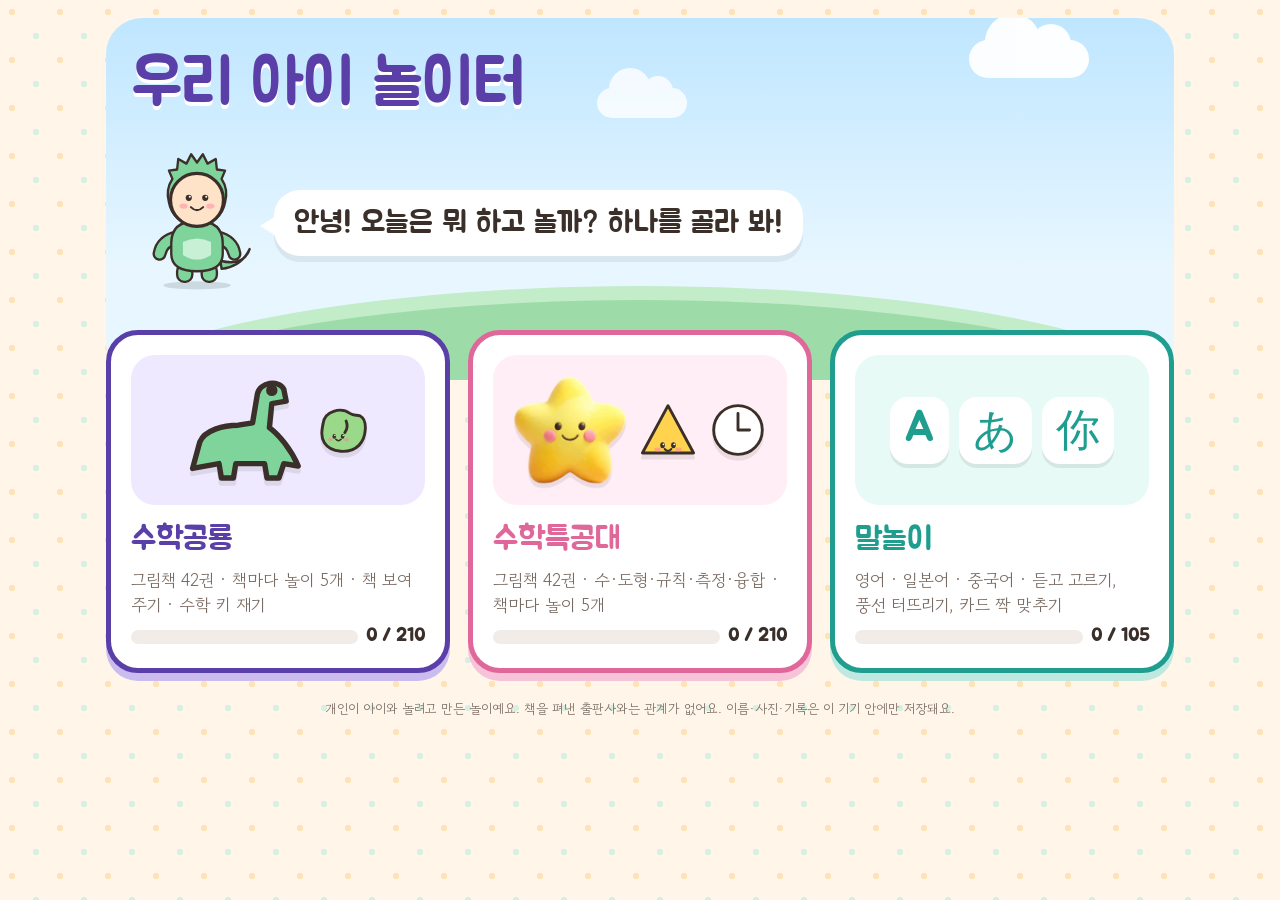
==== commit 9990d1d0: "친구처럼 말 걸기(이름 불러 인사·응원·연속 정답·자랑), 클레이 그림 적용 시작 Co-Authored-By: Claude Opus 5.5 <noreply@anthropic.com" ====
--- a/index.html
+++ b/index.html
@@ -3,6 +3,20 @@
 <meta name="viewport" content="width=device-width,initial-scale=1,viewport-fit=cover">
 <link rel="manifest" href="manifest.webmanifest">
 <link rel="apple-touch-icon" href="icon-180.png">
+<link rel="icon" type="image/png" href="icon-180.png">
+<meta name="description" content="그림책 수학 놀이와 영어·일본어·중국어 말놀이. 아이 사진으로 만든 캐릭터와 함께 아이패드에서 놀아요.">
+<meta property="og:type" content="website">
+<meta property="og:site_name" content="우리 아이 놀이터">
+<meta property="og:title" content="우리 아이 놀이터">
+<meta property="og:description" content="그림책 수학 놀이와 영어·일본어·중국어 말놀이. 아이 사진으로 만든 캐릭터와 함께 아이패드에서 놀아요.">
+<meta property="og:url" content="https://play.goyu.studio/">
+<meta property="og:image" content="https://play.goyu.studio/og.png">
+<meta property="og:image:width" content="1200">
+<meta property="og:image:height" content="630">
+<meta property="og:image:alt" content="우리 아이 놀이터 - 공룡, 사과, 별 캐릭터">
+<meta name="twitter:card" content="summary_large_image">
+<meta name="twitter:image" content="https://play.goyu.studio/og.png">
+<meta name="theme-color" content="#5b3fa8">
 <meta charset="utf-8">
 <title>우리 아이 놀이터</title>
 <meta name="apple-mobile-web-app-capable" content="yes">
@@ -41,7 +55,17 @@
 .card p{margin:0;font-size:17px;color:var(--soft);word-break:keep-all}
 .prog{display:flex;align-items:center;gap:8px;font-family:var(--disp);font-size:18px}
 .bar{flex:1;height:14px;border-radius:999px;background:#f1ece7;overflow:hidden}.bar i{display:block;height:100%;background:var(--c);border-radius:999px}
+.say,.card p{word-break:keep-all;overflow-wrap:anywhere}
 .foot{font-size:13px;color:var(--soft);text-align:center;margin-top:26px;word-break:keep-all}
+@media (max-width:520px){
+  .sky{padding:20px 18px 66px;border-radius:28px}
+  .bud{width:96px;height:115px}
+  .say{margin-bottom:18px;padding:10px 14px}
+  .cards{margin-top:-36px;gap:14px}
+  .card{padding:14px 16px;border-radius:26px}
+  .art{height:108px}.art .big{width:88px;height:88px}.art .sm{width:52px;height:52px}
+  .card h2{font-size:26px}
+}
 @media (prefers-reduced-motion:reduce){*{animation:none!important}}
 /* 캐릭터 */
 [data-buddy]{display:inline-block;line-height:0}
@@ -92,6 +116,7 @@
 .kid{position:relative}
 .kav{position:absolute;right:12px;top:10px;width:70px;height:84px}
 .kpick{padding-right:84px}
+.kvk{margin:2px 0 8px}
 .krow{display:flex;align-items:center;gap:8px;flex-wrap:wrap}
 .kav-btn{font-size:16px;background:var(--sun);border-radius:999px;padding:8px 14px}
 .kdiag{font-size:13px;color:var(--soft)}
@@ -111,6 +136,7 @@
 .rng input[type=range]{width:min(320px,100%);accent-color:var(--accent);height:32px}
 .rng select{font-family:var(--disp);font-size:20px;border:3px solid #d9cff5;border-radius:14px;padding:6px 10px;background:#fff;color:var(--ink)}
 .suits{display:flex;gap:10px;flex-wrap:wrap}.suit{width:44px;height:44px;border-radius:50%;box-shadow:inset 0 0 0 4px #fff,0 0 0 2px #cfc6be}.suit.on{box-shadow:inset 0 0 0 4px #fff,0 0 0 5px var(--ink)}
+.vpick{margin-top:16px}.vpick summary{font-family:var(--disp);font-size:20px;cursor:pointer}.vpick select{font-family:var(--disp);font-size:20px;border:3px solid #d9cff5;border-radius:14px;padding:8px 12px;background:#fff;color:var(--ink);max-width:100%}
 .vrow{display:flex;gap:10px;align-items:flex-end;flex-wrap:wrap}.vrow .ghostbtn{margin-left:0;background:var(--bg)}
 .row.left{justify-content:flex-start;align-items:center}
 .dres{display:flex;gap:20px;align-items:flex-start;flex-wrap:wrap;justify-content:center;padding-top:10px}
@@ -146,11 +172,13 @@
   </div>
   <p class="foot">개인이 아이와 놀려고 만든 놀이예요. 책을 펴낸 출판사와는 관계가 없어요. 이름·사진·기록은 이 기기 안에만 저장돼요.</p>
 </div>
-<svg width="0" height="0" style="position:absolute" aria-hidden="true"><defs><symbol id="g-apple" viewBox="0 0 100 100"><g fill="none" stroke="#3b2f2a" stroke-width="4.5" stroke-linejoin="round" stroke-linecap="round"><path fill="#ff7a6b" d="M50 30C30 15 8 30 14 56C20 86 40 93 50 85C60 93 80 86 86 56C92 30 70 15 50 30Z"/><path d="M50 30L52 14"/><path fill="#ff7a6b" d="M53 21C62 9 74 13 71 18C66 25 58 25 53 21Z"/><ellipse cx="34" cy="42" rx="7" ry="10" fill="#fff" opacity=".6" stroke="none" transform="rotate(-25 34 42)"/><g class="kf" stroke="none"><ellipse cx="40.9" cy="62.0" rx="3.9" ry="5.0" fill="#3b2f2a"/><ellipse cx="59.1" cy="62.0" rx="3.9" ry="5.0" fill="#3b2f2a"/><circle cx="42.3" cy="60.2" r="1.5" fill="#fff"/><circle cx="60.5" cy="60.2" r="1.5" fill="#fff"/><ellipse cx="32.5" cy="69.0" rx="5.6" ry="3.5" fill="#ff7f9e" opacity=".55"/><ellipse cx="67.5" cy="69.0" rx="5.6" ry="3.5" fill="#ff7f9e" opacity=".55"/><path d="M44.4 68.3 Q50.0 74.6 55.6 68.3" fill="none" stroke="#3b2f2a" stroke-width="3.6" stroke-linecap="round"/></g></g></symbol><symbol id="g-star" viewBox="0 0 100 100"><g fill="none" stroke="#3b2f2a" stroke-width="4.5" stroke-linejoin="round" stroke-linecap="round"><polygon fill="#ffd34d" points="50,8 61,38 93,38 67,57 77,90 50,70 23,90 33,57 7,38 39,38"/><g class="kf" stroke="none"><ellipse cx="42.9" cy="58.0" rx="3.1" ry="4.0" fill="#3b2f2a"/><ellipse cx="57.1" cy="58.0" rx="3.1" ry="4.0" fill="#3b2f2a"/><circle cx="44.0" cy="56.6" r="1.2" fill="#fff"/><circle cx="58.2" cy="56.6" r="1.2" fill="#fff"/><ellipse cx="36.2" cy="63.5" rx="4.4" ry="2.8" fill="#ff7f9e" opacity=".55"/><ellipse cx="63.8" cy="63.5" rx="4.4" ry="2.8" fill="#ff7f9e" opacity=".55"/><path d="M45.6 63.0 Q50.0 67.9 54.4 63.0" fill="none" stroke="#3b2f2a" stroke-width="2.9" stroke-linecap="round"/></g></g></symbol><symbol id="g-fish" viewBox="0 0 100 100"><g fill="none" stroke="#3b2f2a" stroke-width="4.5" stroke-linejoin="round" stroke-linecap="round"><path fill="#7cc4f5" d="M12 50C28 24 64 24 78 50C64 76 28 76 12 50Z"/><path fill="#7cc4f5" d="M78 50L95 33L95 67Z"/><circle cx="30" cy="45" r="3" fill="#222"/><path d="M50 36Q56 50 50 64"/></g></symbol><symbol id="g-carrot" viewBox="0 0 100 100"><g fill="none" stroke="#3b2f2a" stroke-width="4.5" stroke-linejoin="round" stroke-linecap="round"><path fill="#ffa24d" d="M30 30Q40 20 50 30L82 88Q80 93 75 90Z"/><path d="M33 28L18 10M40 25L38 6M46 27L58 9"/><path d="M48 45L56 43M58 60L65 58M66 74L72 72"/></g></symbol><symbol id="g-ball" viewBox="0 0 100 100"><g fill="none" stroke="#3b2f2a" stroke-width="4.5" stroke-linejoin="round" stroke-linecap="round"><circle fill="#8f96ff" cx="50" cy="50" r="36"/><path d="M14 50Q50 30 86 50"/><path d="M50 14Q34 50 50 86"/><ellipse cx="34" cy="30" rx="6" ry="9" fill="#fff" opacity=".6" stroke="none" transform="rotate(-25 34 30)"/></g></symbol><symbol id="g-ghost" viewBox="0 0 100 100"><g fill="none" stroke="#3b2f2a" stroke-width="4.5" stroke-linejoin="round" stroke-linecap="round"><path fill="#ffffff" d="M24 86L24 44C24 14 76 14 76 44L76 86L67 78L58 86L50 78L42 86L33 78Z"/><circle cx="40" cy="44" r="4" fill="#222"/><circle cx="60" cy="44" r="4" fill="#222"/><path d="M44 58Q50 64 56 58"/></g></symbol><symbol id="g-bean" viewBox="0 0 100 100"><g fill="none" stroke="#3b2f2a" stroke-width="4.5" stroke-linejoin="round" stroke-linecap="round"><path fill="#9ad98a" d="M22 40C24 20 50 14 64 24C70 28 74 26 80 28C92 34 90 62 78 74C64 88 34 86 24 70C18 60 20 50 22 40Z"/><path d="M58 36Q62 46 56 54"/><g class="kf" stroke="none"><ellipse cx="39.5" cy="60.0" rx="2.8" ry="3.6" fill="#3b2f2a"/><ellipse cx="52.5" cy="60.0" rx="2.8" ry="3.6" fill="#3b2f2a"/><circle cx="40.5" cy="58.7" r="1.1" fill="#fff"/><circle cx="53.5" cy="58.7" r="1.1" fill="#fff"/><ellipse cx="33.5" cy="65.0" rx="4.0" ry="2.5" fill="#ff7f9e" opacity=".55"/><ellipse cx="58.5" cy="65.0" rx="4.0" ry="2.5" fill="#ff7f9e" opacity=".55"/><path d="M42.0 64.5 Q46.0 69.0 50.0 64.5" fill="none" stroke="#3b2f2a" stroke-width="2.6" stroke-linecap="round"/></g></g></symbol><symbol id="g-mosquito" viewBox="0 0 100 100"><g fill="none" stroke="#3b2f2a" stroke-width="4.5" stroke-linejoin="round" stroke-linecap="round"><ellipse fill="#c9c9d6" cx="50" cy="60" rx="8" ry="20"/><circle fill="#c9c9d6" cx="50" cy="32" r="8"/><path d="M50 24L50 8"/><ellipse fill="#c9c9d6" cx="34" cy="44" rx="16" ry="7" transform="rotate(-25 34 44)"/><ellipse fill="#c9c9d6" cx="66" cy="44" rx="16" ry="7" transform="rotate(25 66 44)"/><path d="M43 62L24 78M43 70L28 90M57 62L76 78M57 70L72 90"/></g></symbol><symbol id="g-strawberry" viewBox="0 0 100 100"><g fill="none" stroke="#3b2f2a" stroke-width="4.5" stroke-linejoin="round" stroke-linecap="round"><path fill="#ff6b88" d="M50 90C20 70 14 40 30 32C40 28 60 28 70 32C86 40 80 70 50 90Z"/><path d="M33 32L42 20L50 30L58 20L67 32"/><path d="M50 30L50 12"/><circle cx="40" cy="48" r="1.8" fill="#222"/><circle cx="58" cy="46" r="1.8" fill="#222"/><circle cx="49" cy="60" r="1.8" fill="#222"/><circle cx="38" cy="64" r="1.8" fill="#222"/><circle cx="61" cy="63" r="1.8" fill="#222"/><circle cx="50" cy="76" r="1.8" fill="#222"/><ellipse cx="36" cy="40" rx="4" ry="7" fill="#fff" opacity=".6" stroke="none" transform="rotate(-25 36 40)"/></g></symbol><symbol id="g-heart" viewBox="0 0 100 100"><g fill="none" stroke="#3b2f2a" stroke-width="4.5" stroke-linejoin="round" stroke-linecap="round"><path fill="#ff8fab" d="M50 86C10 56 14 20 38 22C46 23 50 30 50 36C50 30 54 23 62 22C86 20 90 56 50 86Z"/><ellipse cx="30" cy="30" rx="6" ry="9" fill="#fff" opacity=".6" stroke="none" transform="rotate(-25 30 30)"/><g class="kf" stroke="none"><ellipse cx="41.5" cy="46.0" rx="3.6" ry="4.7" fill="#3b2f2a"/><ellipse cx="58.5" cy="46.0" rx="3.6" ry="4.7" fill="#3b2f2a"/><circle cx="42.8" cy="44.3" r="1.4" fill="#fff"/><circle cx="59.8" cy="44.3" r="1.4" fill="#fff"/><ellipse cx="33.8" cy="52.5" rx="5.2" ry="3.2" fill="#ff7f9e" opacity=".55"/><ellipse cx="66.2" cy="52.5" rx="5.2" ry="3.2" fill="#ff7f9e" opacity=".55"/><path d="M44.8 51.9 Q50.0 57.7 55.2 51.9" fill="none" stroke="#3b2f2a" stroke-width="3.4" stroke-linecap="round"/></g></g></symbol><symbol id="g-flower" viewBox="0 0 100 100"><g fill="none" stroke="#3b2f2a" stroke-width="4.5" stroke-linejoin="round" stroke-linecap="round"><circle fill="#ffb8d6" cx="50" cy="26" r="13"/><circle fill="#ffb8d6" cx="73" cy="42" r="13"/><circle fill="#ffb8d6" cx="65" cy="68" r="13"/><circle fill="#ffb8d6" cx="35" cy="68" r="13"/><circle fill="#ffb8d6" cx="27" cy="42" r="13"/><circle fill="#ffb8d6" cx="50" cy="50" r="11"/><g class="kf" stroke="none"><ellipse cx="46.1" cy="50.0" rx="1.7" ry="2.2" fill="#3b2f2a"/><ellipse cx="53.9" cy="50.0" rx="1.7" ry="2.2" fill="#3b2f2a"/><circle cx="46.7" cy="49.2" r="0.7" fill="#fff"/><circle cx="54.5" cy="49.2" r="0.7" fill="#fff"/><ellipse cx="42.5" cy="53.0" rx="2.4" ry="1.5" fill="#ff7f9e" opacity=".55"/><ellipse cx="57.5" cy="53.0" rx="2.4" ry="1.5" fill="#ff7f9e" opacity=".55"/><path d="M47.6 52.7 Q50.0 55.4 52.4 52.7" fill="none" stroke="#3b2f2a" stroke-width="1.6" stroke-linecap="round"/></g></g></symbol><symbol id="g-shell" viewBox="0 0 100 100"><g fill="none" stroke="#3b2f2a" stroke-width="4.5" stroke-linejoin="round" stroke-linecap="round"><path fill="#ffd9b5" d="M12 74Q50 2 88 74Q50 88 12 74Z"/><path d="M50 80L50 18M50 80L30 30M50 80L70 30M50 80L18 56M50 80L82 56"/></g></symbol><symbol id="g-cookie" viewBox="0 0 100 100"><g fill="none" stroke="#3b2f2a" stroke-width="4.5" stroke-linejoin="round" stroke-linecap="round"><circle fill="#e8b27d" cx="50" cy="50" r="36"/><circle fill="#e8b27d" cx="38" cy="38" r="4"/><circle fill="#e8b27d" cx="62" cy="40" r="4"/><circle fill="#e8b27d" cx="50" cy="58" r="4"/><circle fill="#e8b27d" cx="35" cy="64" r="4"/><circle fill="#e8b27d" cx="66" cy="64" r="4"/></g></symbol><symbol id="g-balloon" viewBox="0 0 100 100"><g fill="none" stroke="#3b2f2a" stroke-width="4.5" stroke-linejoin="round" stroke-linecap="round"><ellipse fill="#ff7a7a" cx="50" cy="38" rx="25" ry="30"/><path fill="#ff7a7a" d="M46 68L54 68L50 74Z"/><path d="M50 74Q42 84 52 92Q58 97 50 99"/><ellipse cx="36" cy="24" rx="6" ry="10" fill="#fff" opacity=".6" stroke="none" transform="rotate(-25 36 24)"/><g class="kf" stroke="none"><ellipse cx="42.2" cy="38.0" rx="3.4" ry="4.3" fill="#3b2f2a"/><ellipse cx="57.8" cy="38.0" rx="3.4" ry="4.3" fill="#3b2f2a"/><circle cx="43.4" cy="36.4" r="1.3" fill="#fff"/><circle cx="59.0" cy="36.4" r="1.3" fill="#fff"/><ellipse cx="35.0" cy="44.0" rx="4.8" ry="3.0" fill="#ff7f9e" opacity=".55"/><ellipse cx="65.0" cy="44.0" rx="4.8" ry="3.0" fill="#ff7f9e" opacity=".55"/><path d="M45.2 43.4 Q50.0 48.8 54.8 43.4" fill="none" stroke="#3b2f2a" stroke-width="3.1" stroke-linecap="round"/></g></g></symbol><symbol id="g-dino" viewBox="0 0 100 100"><g fill="none" stroke="#3b2f2a" stroke-width="4.5" stroke-linejoin="round" stroke-linecap="round"><path fill="#7fd49c" d="M8 82L14 60C18 50 34 46 46 46L58 44L62 20C64 10 80 8 84 16L86 26L74 28L72 48C80 54 90 66 96 80L84 78L80 90L70 90L68 78L44 78L42 90L32 90L30 78Z"/><circle cx="74" cy="17" r="2.5" fill="#222"/></g></symbol><symbol id="g-house" viewBox="0 0 100 100"><g fill="none" stroke="#3b2f2a" stroke-width="4.5" stroke-linejoin="round" stroke-linecap="round"><path d="M16 50L50 18L84 50"/><path d="M24 44L24 86L76 86L76 44"/><rect fill="#ffd98a" x="42" y="62" width="16" height="24"/><rect fill="#ffd98a" x="30" y="52" width="10" height="10"/></g></symbol><symbol id="g-car" viewBox="0 0 100 100"><g fill="none" stroke="#3b2f2a" stroke-width="4.5" stroke-linejoin="round" stroke-linecap="round"><path fill="#6fb4ff" d="M8 66L8 52L22 50L32 34L66 34L78 50L92 54L92 66Z"/><path fill="#6fb4ff" d="M34 38L32 50L48 50L48 38ZM52 38L52 50L72 50L64 38Z"/><circle cx="28" cy="68" r="9" fill="#fff"/><circle cx="74" cy="68" r="9" fill="#fff"/></g></symbol><symbol id="g-cupcake" viewBox="0 0 100 100"><g fill="none" stroke="#3b2f2a" stroke-width="4.5" stroke-linejoin="round" stroke-linecap="round"><path fill="#ffc2d4" d="M24 50L32 88L68 88L76 50Z"/><path fill="#ffc2d4" d="M20 50C16 36 30 26 40 30C44 18 58 18 62 28C74 24 86 36 80 50Z"/><path d="M40 50L42 88M50 50L50 88M60 50L58 88"/><circle fill="#ffc2d4" cx="50" cy="16" r="5"/><g class="kf" stroke="none"><ellipse cx="44.1" cy="40.0" rx="2.5" ry="3.2" fill="#3b2f2a"/><ellipse cx="55.9" cy="40.0" rx="2.5" ry="3.2" fill="#3b2f2a"/><circle cx="45.0" cy="38.8" r="1.0" fill="#fff"/><circle cx="56.8" cy="38.8" r="1.0" fill="#fff"/><ellipse cx="38.8" cy="44.5" rx="3.6" ry="2.2" fill="#ff7f9e" opacity=".55"/><ellipse cx="61.2" cy="44.5" rx="3.6" ry="2.2" fill="#ff7f9e" opacity=".55"/><path d="M46.4 44.0 Q50.0 48.1 53.6 44.0" fill="none" stroke="#3b2f2a" stroke-width="2.3" stroke-linecap="round"/></g></g></symbol><symbol id="g-tree" viewBox="0 0 100 100"><g fill="none" stroke="#3b2f2a" stroke-width="4.5" stroke-linejoin="round" stroke-linecap="round"><path fill="#6fcf8c" d="M50 10L20 50L36 50L14 76L86 76L64 50L80 50Z"/><rect fill="#6fcf8c" x="43" y="76" width="14" height="16"/><g class="kf" stroke="none"><ellipse cx="44.8" cy="64.0" rx="2.2" ry="2.9" fill="#3b2f2a"/><ellipse cx="55.2" cy="64.0" rx="2.2" ry="2.9" fill="#3b2f2a"/><circle cx="45.6" cy="63.0" r="0.9" fill="#fff"/><circle cx="56.0" cy="63.0" r="0.9" fill="#fff"/><ellipse cx="40.0" cy="68.0" rx="3.2" ry="2.0" fill="#ff7f9e" opacity=".55"/><ellipse cx="60.0" cy="68.0" rx="3.2" ry="2.0" fill="#ff7f9e" opacity=".55"/><path d="M46.8 67.6 Q50.0 71.2 53.2 67.6" fill="none" stroke="#3b2f2a" stroke-width="2.1" stroke-linecap="round"/></g></g></symbol><symbol id="g-dog" viewBox="0 0 100 100"><g fill="none" stroke="#3b2f2a" stroke-width="4.5" stroke-linejoin="round" stroke-linecap="round"><circle fill="#e8bd8a" cx="50" cy="54" r="28"/><path d="M26 40C12 30 14 62 24 66"/><path d="M74 40C88 30 86 62 76 66"/><circle cx="40" cy="50" r="3" fill="#222"/><circle cx="60" cy="50" r="3" fill="#222"/><ellipse cx="50" cy="62" rx="6" ry="4" fill="#222"/><path d="M44 70Q50 76 56 70"/></g></symbol><symbol id="g-sun" viewBox="0 0 100 100"><g fill="none" stroke="#3b2f2a" stroke-width="4.5" stroke-linejoin="round" stroke-linecap="round"><circle fill="#ffd84d" cx="50" cy="50" r="20"/><path d="M50 8L50 20M50 80L50 92M8 50L20 50M80 50L92 50M20 20L28 28M72 72L80 80M80 20L72 28M28 72L20 80"/><g class="kf" stroke="none"><ellipse cx="43.2" cy="50.0" rx="2.9" ry="3.8" fill="#3b2f2a"/><ellipse cx="56.8" cy="50.0" rx="2.9" ry="3.8" fill="#3b2f2a"/><circle cx="44.2" cy="48.6" r="1.2" fill="#fff"/><circle cx="57.9" cy="48.6" r="1.2" fill="#fff"/><ellipse cx="36.9" cy="55.2" rx="4.2" ry="2.6" fill="#ff7f9e" opacity=".55"/><ellipse cx="63.1" cy="55.2" rx="4.2" ry="2.6" fill="#ff7f9e" opacity=".55"/><path d="M45.8 54.7 Q50.0 59.5 54.2 54.7" fill="none" stroke="#3b2f2a" stroke-width="2.7" stroke-linecap="round"/></g></g></symbol><symbol id="g-moon" viewBox="0 0 100 100"><g fill="none" stroke="#3b2f2a" stroke-width="4.5" stroke-linejoin="round" stroke-linecap="round"><path fill="#ffe79a" d="M62 12C30 16 18 56 38 78C52 92 76 88 88 74C62 78 44 56 52 34C55 24 58 18 62 12Z"/><path fill="#ffe79a" d="M76 24L78 30L84 30L79 34L81 40L76 36L71 40L73 34L68 30L74 30Z"/></g></symbol><symbol id="g-bowl" viewBox="0 0 100 100"><g fill="none" stroke="#3b2f2a" stroke-width="4.5" stroke-linejoin="round" stroke-linecap="round"><path fill="#f4f4f4" d="M14 48L86 48Q82 86 50 86Q18 86 14 48Z"/><path d="M38 40Q32 30 38 22M50 40Q44 30 50 18M62 40Q56 30 62 22"/></g></symbol><symbol id="g-brush" viewBox="0 0 100 100"><g fill="none" stroke="#3b2f2a" stroke-width="4.5" stroke-linejoin="round" stroke-linecap="round"><rect fill="#8fdcf5" x="8" y="56" width="62" height="12" rx="6"/><path fill="#8fdcf5" d="M70 60L90 54L92 66L70 66Z"/><path d="M74 54L74 42M78 53L78 40M82 52L82 40M86 51L86 42M90 50L90 44"/></g></symbol><symbol id="g-book" viewBox="0 0 100 100"><g fill="none" stroke="#3b2f2a" stroke-width="4.5" stroke-linejoin="round" stroke-linecap="round"><path fill="#b3a6ff" d="M50 24C38 16 22 16 10 20L10 82C22 78 38 78 50 86C62 78 78 78 90 82L90 20C78 16 62 16 50 24Z"/><path d="M50 24L50 86"/></g></symbol><symbol id="g-grape" viewBox="0 0 100 100"><g fill="none" stroke="#3b2f2a" stroke-width="4.5" stroke-linejoin="round" stroke-linecap="round"><circle fill="#b38cff" cx="40" cy="30" r="11"/><circle fill="#b38cff" cx="62" cy="30" r="11"/><circle fill="#b38cff" cx="30" cy="50" r="11"/><circle fill="#b38cff" cx="51" cy="50" r="11"/><circle fill="#b38cff" cx="72" cy="50" r="11"/><circle fill="#b38cff" cx="40" cy="70" r="11"/><circle fill="#b38cff" cx="62" cy="70" r="11"/><circle fill="#b38cff" cx="51" cy="88" r="9"/><path d="M51 19L54 6"/><ellipse cx="40" cy="40" rx="3" ry="5" fill="#fff" opacity=".6" stroke="none" transform="rotate(-25 40 40)"/></g></symbol><symbol id="g-rock" viewBox="0 0 100 100"><g fill="none" stroke="#3b2f2a" stroke-width="4.5" stroke-linejoin="round" stroke-linecap="round"><path fill="#b8b2ad" d="M10 80L18 52L34 44L42 30L60 34L74 28L88 50L94 80Z"/><path d="M34 44L44 58L42 80M60 34L62 52L74 62"/></g></symbol><symbol id="g-feather" viewBox="0 0 100 100"><g fill="none" stroke="#3b2f2a" stroke-width="4.5" stroke-linejoin="round" stroke-linecap="round"><path fill="#f4f4f4" d="M84 10C52 16 30 40 24 76C40 70 70 52 84 10Z"/><path d="M14 92L70 24"/><path d="M40 58L30 54M48 48L38 42M56 38L48 30M46 62L52 68M56 52L64 58M64 42L72 46"/></g></symbol><symbol id="g-leaf" viewBox="0 0 100 100"><g fill="none" stroke="#3b2f2a" stroke-width="4.5" stroke-linejoin="round" stroke-linecap="round"><path fill="#8fd97a" d="M14 86C10 40 46 12 88 14C88 58 60 88 14 86Z"/><path d="M14 86L70 32"/></g></symbol><symbol id="g-melon" viewBox="0 0 100 100"><g fill="none" stroke="#3b2f2a" stroke-width="4.5" stroke-linejoin="round" stroke-linecap="round"><circle fill="#7fd47a" cx="50" cy="52" r="38"/><path d="M50 14Q34 52 50 90M50 14Q66 52 50 90M50 14Q16 52 30 84M50 14Q84 52 70 84"/></g></symbol><symbol id="g-box" viewBox="0 0 100 100"><g fill="none" stroke="#3b2f2a" stroke-width="4.5" stroke-linejoin="round" stroke-linecap="round"><path fill="#e8c08f" d="M14 34L50 18L86 34L86 74L50 90L14 74Z"/><path d="M14 34L50 50L86 34M50 50L50 90"/><g class="kf" stroke="none"><ellipse cx="24.1" cy="68.0" rx="2.5" ry="3.2" fill="#3b2f2a"/><ellipse cx="35.9" cy="68.0" rx="2.5" ry="3.2" fill="#3b2f2a"/><circle cx="25.0" cy="66.8" r="1.0" fill="#fff"/><circle cx="36.8" cy="66.8" r="1.0" fill="#fff"/><ellipse cx="18.8" cy="72.5" rx="3.6" ry="2.2" fill="#ff7f9e" opacity=".55"/><ellipse cx="41.2" cy="72.5" rx="3.6" ry="2.2" fill="#ff7f9e" opacity=".55"/><path d="M26.4 72.0 Q30.0 76.1 33.6 72.0" fill="none" stroke="#3b2f2a" stroke-width="2.3" stroke-linecap="round"/></g></g></symbol><symbol id="g-sprout" viewBox="0 0 100 100"><g fill="none" stroke="#3b2f2a" stroke-width="4.5" stroke-linejoin="round" stroke-linecap="round"><path d="M50 90L50 50"/><path fill="#9ad98a" d="M50 60C30 60 22 44 26 34C40 34 50 44 50 60Z"/><path fill="#9ad98a" d="M50 52C64 52 76 40 74 28C60 28 50 38 50 52Z"/><path d="M26 90L74 90"/></g></symbol><symbol id="g-seed" viewBox="0 0 100 100"><g fill="none" stroke="#3b2f2a" stroke-width="4.5" stroke-linejoin="round" stroke-linecap="round"><ellipse fill="#c9a27a" cx="50" cy="56" rx="16" ry="22" transform="rotate(-20 50 56)"/><path d="M20 90L80 90"/></g></symbol><symbol id="g-sock" viewBox="0 0 100 100"><g fill="none" stroke="#3b2f2a" stroke-width="4.5" stroke-linejoin="round" stroke-linecap="round"><path fill="#ffb0bb" d="M36 10L64 10L64 56L80 70C90 80 80 94 68 88L40 74C34 70 36 64 36 58Z"/><path d="M36 22L64 22"/></g></symbol><symbol id="g-coin" viewBox="0 0 100 100"><g fill="none" stroke="#3b2f2a" stroke-width="4.5" stroke-linejoin="round" stroke-linecap="round"><circle fill="#ffd84d" cx="50" cy="50" r="42"/><circle fill="#ffd84d" cx="50" cy="50" r="34"/><text x="50" y="58" text-anchor="middle" font-size="22" font-weight="900" fill="#222" stroke="none">100</text></g></symbol><symbol id="g-basket" viewBox="0 0 100 100"><g fill="none" stroke="#3b2f2a" stroke-width="4.5" stroke-linejoin="round" stroke-linecap="round"><path fill="#fff" d="M10 44L90 44L80 92L20 92Z"/><path d="M24 44C24 10 76 10 76 44"/><path d="M14 60L86 60M17 76L83 76"/></g></symbol><symbol id="g-bear" viewBox="0 0 100 100"><g fill="none" stroke="#3b2f2a" stroke-width="4.5" stroke-linejoin="round" stroke-linecap="round"><circle fill="#d6a36f" cx="50" cy="56" r="28"/><circle fill="#d6a36f" cx="28" cy="30" r="10"/><circle fill="#d6a36f" cx="72" cy="30" r="10"/><circle cx="40" cy="52" r="3" fill="#222"/><circle cx="60" cy="52" r="3" fill="#222"/><ellipse fill="#d6a36f" cx="50" cy="66" rx="10" ry="8"/><circle cx="50" cy="63" r="3" fill="#222"/></g></symbol><symbol id="g-cat" viewBox="0 0 100 100"><g fill="none" stroke="#3b2f2a" stroke-width="4.5" stroke-linejoin="round" stroke-linecap="round"><circle fill="#ffc27a" cx="50" cy="56" r="28"/><path d="M28 40L26 16L44 30M72 40L74 16L56 30"/><circle cx="40" cy="54" r="3" fill="#222"/><circle cx="60" cy="54" r="3" fill="#222"/><path d="M46 64L50 67L54 64M20 60L36 62M20 68L36 66M80 60L64 62M80 68L64 66"/></g></symbol><symbol id="g-rabbit" viewBox="0 0 100 100"><g fill="none" stroke="#3b2f2a" stroke-width="4.5" stroke-linejoin="round" stroke-linecap="round"><circle fill="#ffffff" cx="50" cy="62" r="24"/><ellipse fill="#ffffff" cx="40" cy="24" rx="7" ry="20"/><ellipse fill="#ffffff" cx="60" cy="24" rx="7" ry="20"/><circle cx="42" cy="58" r="3" fill="#222"/><circle cx="58" cy="58" r="3" fill="#222"/><path d="M46 68L50 71L54 68"/></g></symbol><symbol id="g-chick" viewBox="0 0 100 100"><g fill="none" stroke="#3b2f2a" stroke-width="4.5" stroke-linejoin="round" stroke-linecap="round"><circle fill="#ffe566" cx="50" cy="56" r="26"/><circle fill="#ffe566" cx="50" cy="28" r="16"/><path d="M62 28L74 32L62 36"/><circle cx="54" cy="24" r="2.5" fill="#222"/><path d="M40 88L40 96M60 88L60 96"/></g></symbol><symbol id="g-duck" viewBox="0 0 100 100"><g fill="none" stroke="#3b2f2a" stroke-width="4.5" stroke-linejoin="round" stroke-linecap="round"><path fill="#ffe566" d="M20 60C20 44 40 42 52 50C50 30 72 24 78 40L90 42L78 48C82 70 64 84 44 82C30 80 20 72 20 60Z"/><circle cx="68" cy="38" r="2.5" fill="#222"/></g></symbol><symbol id="g-egg" viewBox="0 0 100 100"><g fill="none" stroke="#3b2f2a" stroke-width="4.5" stroke-linejoin="round" stroke-linecap="round"><path fill="#fff7e6" d="M50 10C30 10 18 48 20 66C22 84 36 92 50 92C64 92 78 84 80 66C82 48 70 10 50 10Z"/><path d="M24 54L36 46L46 56L56 46L66 56L77 48"/><ellipse cx="36" cy="40" rx="5" ry="9" fill="#fff" opacity=".6" stroke="none" transform="rotate(-25 36 40)"/><g class="kf" stroke="none"><ellipse cx="43.5" cy="72.0" rx="2.8" ry="3.6" fill="#3b2f2a"/><ellipse cx="56.5" cy="72.0" rx="2.8" ry="3.6" fill="#3b2f2a"/><circle cx="44.5" cy="70.7" r="1.1" fill="#fff"/><circle cx="57.5" cy="70.7" r="1.1" fill="#fff"/><ellipse cx="37.5" cy="77.0" rx="4.0" ry="2.5" fill="#ff7f9e" opacity=".55"/><ellipse cx="62.5" cy="77.0" rx="4.0" ry="2.5" fill="#ff7f9e" opacity=".55"/><path d="M46.0 76.5 Q50.0 81.0 54.0 76.5" fill="none" stroke="#3b2f2a" stroke-width="2.6" stroke-linecap="round"/></g></g></symbol><symbol id="g-pencil" viewBox="0 0 100 100"><g fill="none" stroke="#3b2f2a" stroke-width="4.5" stroke-linejoin="round" stroke-linecap="round"><path fill="#ffd84d" d="M10 40L74 40L92 50L74 60L10 60Z"/><path d="M74 40L74 60M84 45L84 55"/></g></symbol><symbol id="g-spoon" viewBox="0 0 100 100"><g fill="none" stroke="#3b2f2a" stroke-width="4.5" stroke-linejoin="round" stroke-linecap="round"><ellipse fill="#e6e6e6" cx="50" cy="26" rx="14" ry="18"/><path d="M50 44L50 92"/></g></symbol><symbol id="g-bed" viewBox="0 0 100 100"><g fill="none" stroke="#3b2f2a" stroke-width="4.5" stroke-linejoin="round" stroke-linecap="round"><path d="M8 80L8 40M8 64L92 64L92 80M8 64L8 52L30 52L30 64M30 56L92 56L92 64"/></g></symbol><symbol id="g-clock" viewBox="0 0 100 100"><g fill="none" stroke="#3b2f2a" stroke-width="4.5" stroke-linejoin="round" stroke-linecap="round"><circle fill="#ffffff" cx="50" cy="50" r="38"/><path d="M50 50L50 24M50 50L68 50"/></g></symbol><symbol id="g-toy" viewBox="0 0 100 100"><g fill="none" stroke="#3b2f2a" stroke-width="4.5" stroke-linejoin="round" stroke-linecap="round"><rect fill="#ff9a6b" x="12" y="58" width="34" height="30"/><rect fill="#ff9a6b" x="54" y="58" width="34" height="30"/><rect fill="#ff9a6b" x="32" y="26" width="34" height="32"/><path d="M29 64L29 82M71 64L71 82M49 34L49 50"/></g></symbol><symbol id="g-milk" viewBox="0 0 100 100"><g fill="none" stroke="#3b2f2a" stroke-width="4.5" stroke-linejoin="round" stroke-linecap="round"><path fill="#ffffff" d="M30 30L50 14L70 30L70 90L30 90Z"/><path d="M30 30L70 30"/><path fill="#ffffff" d="M40 50L60 50L60 70L40 70Z"/></g></symbol><symbol id="g-umbrella" viewBox="0 0 100 100"><g fill="none" stroke="#3b2f2a" stroke-width="4.5" stroke-linejoin="round" stroke-linecap="round"><path fill="#ff7aa8" d="M10 50Q50 0 90 50Z"/><path d="M50 50L50 84Q50 92 42 90"/></g></symbol><symbol id="g-snowman" viewBox="0 0 100 100"><g fill="none" stroke="#3b2f2a" stroke-width="4.5" stroke-linejoin="round" stroke-linecap="round"><circle fill="#ffffff" cx="50" cy="30" r="16"/><circle fill="#ffffff" cx="50" cy="68" r="24"/><circle cx="45" cy="27" r="2" fill="#222"/><circle cx="55" cy="27" r="2" fill="#222"/><path d="M50 32L60 35L50 37"/></g></symbol><symbol id="g-triangle" viewBox="0 0 100 100"><g fill="none" stroke="#3b2f2a" stroke-width="4.5" stroke-linejoin="round" stroke-linecap="round"><polygon fill="#ffd34d" points="50,12 90,86 10,86"/><g class="kf" stroke="none"><ellipse cx="41.5" cy="74.0" rx="3.6" ry="4.7" fill="#3b2f2a"/><ellipse cx="58.5" cy="74.0" rx="3.6" ry="4.7" fill="#3b2f2a"/><circle cx="42.8" cy="72.3" r="1.4" fill="#fff"/><circle cx="59.8" cy="72.3" r="1.4" fill="#fff"/><ellipse cx="33.8" cy="80.5" rx="5.2" ry="3.2" fill="#ff7f9e" opacity=".55"/><ellipse cx="66.2" cy="80.5" rx="5.2" ry="3.2" fill="#ff7f9e" opacity=".55"/><path d="M44.8 79.8 Q50.0 85.7 55.2 79.8" fill="none" stroke="#3b2f2a" stroke-width="3.4" stroke-linecap="round"/></g></g></symbol><symbol id="g-square" viewBox="0 0 100 100"><g fill="none" stroke="#3b2f2a" stroke-width="4.5" stroke-linejoin="round" stroke-linecap="round"><rect fill="#7cc4f5" x="14" y="14" width="72" height="72"/><g class="kf" stroke="none"><ellipse cx="40.2" cy="52.0" rx="4.2" ry="5.4" fill="#3b2f2a"/><ellipse cx="59.8" cy="52.0" rx="4.2" ry="5.4" fill="#3b2f2a"/><circle cx="41.8" cy="50.0" r="1.7" fill="#fff"/><circle cx="61.2" cy="50.0" r="1.7" fill="#fff"/><ellipse cx="31.2" cy="59.5" rx="6.0" ry="3.8" fill="#ff7f9e" opacity=".55"/><ellipse cx="68.8" cy="59.5" rx="6.0" ry="3.8" fill="#ff7f9e" opacity=".55"/><path d="M44.0 58.8 Q50.0 65.5 56.0 58.8" fill="none" stroke="#3b2f2a" stroke-width="3.9" stroke-linecap="round"/></g></g></symbol><symbol id="g-circle" viewBox="0 0 100 100"><g fill="none" stroke="#3b2f2a" stroke-width="4.5" stroke-linejoin="round" stroke-linecap="round"><circle fill="#ff7a6b" cx="50" cy="50" r="38"/><ellipse cx="32" cy="34" rx="7" ry="11" fill="#fff" opacity=".6" stroke="none" transform="rotate(-25 32 34)"/><g class="kf" stroke="none"><ellipse cx="40.2" cy="52.0" rx="4.2" ry="5.4" fill="#3b2f2a"/><ellipse cx="59.8" cy="52.0" rx="4.2" ry="5.4" fill="#3b2f2a"/><circle cx="41.8" cy="50.0" r="1.7" fill="#fff"/><circle cx="61.2" cy="50.0" r="1.7" fill="#fff"/><ellipse cx="31.2" cy="59.5" rx="6.0" ry="3.8" fill="#ff7f9e" opacity=".55"/><ellipse cx="68.8" cy="59.5" rx="6.0" ry="3.8" fill="#ff7f9e" opacity=".55"/><path d="M44.0 58.8 Q50.0 65.5 56.0 58.8" fill="none" stroke="#3b2f2a" stroke-width="3.9" stroke-linecap="round"/></g></g></symbol><symbol id="g-rect" viewBox="0 0 100 100"><g fill="none" stroke="#3b2f2a" stroke-width="4.5" stroke-linejoin="round" stroke-linecap="round"><rect fill="#7fd49c" x="8" y="28" width="84" height="44"/><g class="kf" stroke="none"><ellipse cx="42.2" cy="52.0" rx="3.4" ry="4.3" fill="#3b2f2a"/><ellipse cx="57.8" cy="52.0" rx="3.4" ry="4.3" fill="#3b2f2a"/><circle cx="43.4" cy="50.4" r="1.3" fill="#fff"/><circle cx="59.0" cy="50.4" r="1.3" fill="#fff"/><ellipse cx="35.0" cy="58.0" rx="4.8" ry="3.0" fill="#ff7f9e" opacity=".55"/><ellipse cx="65.0" cy="58.0" rx="4.8" ry="3.0" fill="#ff7f9e" opacity=".55"/><path d="M45.2 57.4 Q50.0 62.8 54.8 57.4" fill="none" stroke="#3b2f2a" stroke-width="3.1" stroke-linecap="round"/></g></g></symbol><symbol id="g-cherry" viewBox="0 0 100 100"><g fill="none" stroke="#3b2f2a" stroke-width="4.5" stroke-linejoin="round" stroke-linecap="round"><circle fill="#ef4b62" cx="32" cy="70" r="16"/><circle fill="#ef4b62" cx="68" cy="70" r="16"/><path d="M32 54Q40 20 60 10M68 54Q64 30 60 10"/><ellipse cx="28" cy="78" rx="3" ry="5" fill="#fff" opacity=".6" stroke="none" transform="rotate(-25 28 78)"/><g class="kf" stroke="none"><ellipse cx="29.1" cy="76.0" rx="1.7" ry="2.2" fill="#3b2f2a"/><ellipse cx="36.9" cy="76.0" rx="1.7" ry="2.2" fill="#3b2f2a"/><circle cx="29.7" cy="75.2" r="0.7" fill="#fff"/><circle cx="37.5" cy="75.2" r="0.7" fill="#fff"/><ellipse cx="25.5" cy="79.0" rx="2.4" ry="1.5" fill="#ff7f9e" opacity=".55"/><ellipse cx="40.5" cy="79.0" rx="2.4" ry="1.5" fill="#ff7f9e" opacity=".55"/><path d="M30.6 78.7 Q33.0 81.4 35.4 78.7" fill="none" stroke="#3b2f2a" stroke-width="1.6" stroke-linecap="round"/></g><g class="kf" stroke="none"><ellipse cx="53.1" cy="76.0" rx="1.7" ry="2.2" fill="#3b2f2a"/><ellipse cx="60.9" cy="76.0" rx="1.7" ry="2.2" fill="#3b2f2a"/><circle cx="53.7" cy="75.2" r="0.7" fill="#fff"/><circle cx="61.5" cy="75.2" r="0.7" fill="#fff"/><ellipse cx="49.5" cy="79.0" rx="2.4" ry="1.5" fill="#ff7f9e" opacity=".55"/><ellipse cx="64.5" cy="79.0" rx="2.4" ry="1.5" fill="#ff7f9e" opacity=".55"/><path d="M54.6 78.7 Q57.0 81.4 59.4 78.7" fill="none" stroke="#3b2f2a" stroke-width="1.6" stroke-linecap="round"/></g></g></symbol><symbol id="g-banana" viewBox="0 0 100 100"><g fill="none" stroke="#3b2f2a" stroke-width="4.5" stroke-linejoin="round" stroke-linecap="round"><path fill="#ffe680" d="M16 30C20 70 60 90 88 70C70 70 40 60 30 28Z"/><path d="M16 30L22 22"/></g></symbol></defs></svg><script>/* ---------- 내 캐릭터: 아이 사진(만화풍 얼굴 + 공룡 옷) 또는 직접 그린 그림 ---------- */
+<svg width="0" height="0" style="position:absolute" aria-hidden="true"><defs><symbol id="g-apple" viewBox="0 0 100 100"><image href="art/apple.webp?v=1795567426" x="0" y="0" width="100" height="100"/></symbol><symbol id="g-star" viewBox="0 0 100 100"><image href="art/star.webp?v=1795567430" x="0" y="0" width="100" height="100"/></symbol><symbol id="g-fish" viewBox="0 0 100 100"><image href="art/fish.webp?v=1795567432" x="0" y="0" width="100" height="100"/></symbol><symbol id="g-carrot" viewBox="0 0 100 100"><g fill="none" stroke="#3b2f2a" stroke-width="4.5" stroke-linejoin="round" stroke-linecap="round"><path fill="#ffa24d" d="M30 30Q40 20 50 30L82 88Q80 93 75 90Z"/><path d="M33 28L18 10M40 25L38 6M46 27L58 9"/><path d="M48 45L56 43M58 60L65 58M66 74L72 72"/></g></symbol><symbol id="g-ball" viewBox="0 0 100 100"><g fill="none" stroke="#3b2f2a" stroke-width="4.5" stroke-linejoin="round" stroke-linecap="round"><circle fill="#8f96ff" cx="50" cy="50" r="36"/><path d="M14 50Q50 30 86 50"/><path d="M50 14Q34 50 50 86"/><ellipse cx="34" cy="30" rx="6" ry="9" fill="#fff" opacity=".6" stroke="none" transform="rotate(-25 34 30)"/></g></symbol><symbol id="g-ghost" viewBox="0 0 100 100"><g fill="none" stroke="#3b2f2a" stroke-width="4.5" stroke-linejoin="round" stroke-linecap="round"><path fill="#ffffff" d="M24 86L24 44C24 14 76 14 76 44L76 86L67 78L58 86L50 78L42 86L33 78Z"/><circle cx="40" cy="44" r="4" fill="#222"/><circle cx="60" cy="44" r="4" fill="#222"/><path d="M44 58Q50 64 56 58"/></g></symbol><symbol id="g-bean" viewBox="0 0 100 100"><g fill="none" stroke="#3b2f2a" stroke-width="4.5" stroke-linejoin="round" stroke-linecap="round"><path fill="#9ad98a" d="M22 40C24 20 50 14 64 24C70 28 74 26 80 28C92 34 90 62 78 74C64 88 34 86 24 70C18 60 20 50 22 40Z"/><path d="M58 36Q62 46 56 54"/><g class="kf" stroke="none"><ellipse cx="39.5" cy="60.0" rx="2.8" ry="3.6" fill="#3b2f2a"/><ellipse cx="52.5" cy="60.0" rx="2.8" ry="3.6" fill="#3b2f2a"/><circle cx="40.5" cy="58.7" r="1.1" fill="#fff"/><circle cx="53.5" cy="58.7" r="1.1" fill="#fff"/><ellipse cx="33.5" cy="65.0" rx="4.0" ry="2.5" fill="#ff7f9e" opacity=".55"/><ellipse cx="58.5" cy="65.0" rx="4.0" ry="2.5" fill="#ff7f9e" opacity=".55"/><path d="M42.0 64.5 Q46.0 69.0 50.0 64.5" fill="none" stroke="#3b2f2a" stroke-width="2.6" stroke-linecap="round"/></g></g></symbol><symbol id="g-mosquito" viewBox="0 0 100 100"><g fill="none" stroke="#3b2f2a" stroke-width="4.5" stroke-linejoin="round" stroke-linecap="round"><ellipse fill="#c9c9d6" cx="50" cy="60" rx="8" ry="20"/><circle fill="#c9c9d6" cx="50" cy="32" r="8"/><path d="M50 24L50 8"/><ellipse fill="#c9c9d6" cx="34" cy="44" rx="16" ry="7" transform="rotate(-25 34 44)"/><ellipse fill="#c9c9d6" cx="66" cy="44" rx="16" ry="7" transform="rotate(25 66 44)"/><path d="M43 62L24 78M43 70L28 90M57 62L76 78M57 70L72 90"/></g></symbol><symbol id="g-strawberry" viewBox="0 0 100 100"><g fill="none" stroke="#3b2f2a" stroke-width="4.5" stroke-linejoin="round" stroke-linecap="round"><path fill="#ff6b88" d="M50 90C20 70 14 40 30 32C40 28 60 28 70 32C86 40 80 70 50 90Z"/><path d="M33 32L42 20L50 30L58 20L67 32"/><path d="M50 30L50 12"/><circle cx="40" cy="48" r="1.8" fill="#222"/><circle cx="58" cy="46" r="1.8" fill="#222"/><circle cx="49" cy="60" r="1.8" fill="#222"/><circle cx="38" cy="64" r="1.8" fill="#222"/><circle cx="61" cy="63" r="1.8" fill="#222"/><circle cx="50" cy="76" r="1.8" fill="#222"/><ellipse cx="36" cy="40" rx="4" ry="7" fill="#fff" opacity=".6" stroke="none" transform="rotate(-25 36 40)"/></g></symbol><symbol id="g-heart" viewBox="0 0 100 100"><g fill="none" stroke="#3b2f2a" stroke-width="4.5" stroke-linejoin="round" stroke-linecap="round"><path fill="#ff8fab" d="M50 86C10 56 14 20 38 22C46 23 50 30 50 36C50 30 54 23 62 22C86 20 90 56 50 86Z"/><ellipse cx="30" cy="30" rx="6" ry="9" fill="#fff" opacity=".6" stroke="none" transform="rotate(-25 30 30)"/><g class="kf" stroke="none"><ellipse cx="41.5" cy="46.0" rx="3.6" ry="4.7" fill="#3b2f2a"/><ellipse cx="58.5" cy="46.0" rx="3.6" ry="4.7" fill="#3b2f2a"/><circle cx="42.8" cy="44.3" r="1.4" fill="#fff"/><circle cx="59.8" cy="44.3" r="1.4" fill="#fff"/><ellipse cx="33.8" cy="52.5" rx="5.2" ry="3.2" fill="#ff7f9e" opacity=".55"/><ellipse cx="66.2" cy="52.5" rx="5.2" ry="3.2" fill="#ff7f9e" opacity=".55"/><path d="M44.8 51.9 Q50.0 57.7 55.2 51.9" fill="none" stroke="#3b2f2a" stroke-width="3.4" stroke-linecap="round"/></g></g></symbol><symbol id="g-flower" viewBox="0 0 100 100"><g fill="none" stroke="#3b2f2a" stroke-width="4.5" stroke-linejoin="round" stroke-linecap="round"><circle fill="#ffb8d6" cx="50" cy="26" r="13"/><circle fill="#ffb8d6" cx="73" cy="42" r="13"/><circle fill="#ffb8d6" cx="65" cy="68" r="13"/><circle fill="#ffb8d6" cx="35" cy="68" r="13"/><circle fill="#ffb8d6" cx="27" cy="42" r="13"/><circle fill="#ffb8d6" cx="50" cy="50" r="11"/><g class="kf" stroke="none"><ellipse cx="46.1" cy="50.0" rx="1.7" ry="2.2" fill="#3b2f2a"/><ellipse cx="53.9" cy="50.0" rx="1.7" ry="2.2" fill="#3b2f2a"/><circle cx="46.7" cy="49.2" r="0.7" fill="#fff"/><circle cx="54.5" cy="49.2" r="0.7" fill="#fff"/><ellipse cx="42.5" cy="53.0" rx="2.4" ry="1.5" fill="#ff7f9e" opacity=".55"/><ellipse cx="57.5" cy="53.0" rx="2.4" ry="1.5" fill="#ff7f9e" opacity=".55"/><path d="M47.6 52.7 Q50.0 55.4 52.4 52.7" fill="none" stroke="#3b2f2a" stroke-width="1.6" stroke-linecap="round"/></g></g></symbol><symbol id="g-shell" viewBox="0 0 100 100"><g fill="none" stroke="#3b2f2a" stroke-width="4.5" stroke-linejoin="round" stroke-linecap="round"><path fill="#ffd9b5" d="M12 74Q50 2 88 74Q50 88 12 74Z"/><path d="M50 80L50 18M50 80L30 30M50 80L70 30M50 80L18 56M50 80L82 56"/></g></symbol><symbol id="g-cookie" viewBox="0 0 100 100"><g fill="none" stroke="#3b2f2a" stroke-width="4.5" stroke-linejoin="round" stroke-linecap="round"><circle fill="#e8b27d" cx="50" cy="50" r="36"/><circle fill="#e8b27d" cx="38" cy="38" r="4"/><circle fill="#e8b27d" cx="62" cy="40" r="4"/><circle fill="#e8b27d" cx="50" cy="58" r="4"/><circle fill="#e8b27d" cx="35" cy="64" r="4"/><circle fill="#e8b27d" cx="66" cy="64" r="4"/></g></symbol><symbol id="g-balloon" viewBox="0 0 100 100"><g fill="none" stroke="#3b2f2a" stroke-width="4.5" stroke-linejoin="round" stroke-linecap="round"><ellipse fill="#ff7a7a" cx="50" cy="38" rx="25" ry="30"/><path fill="#ff7a7a" d="M46 68L54 68L50 74Z"/><path d="M50 74Q42 84 52 92Q58 97 50 99"/><ellipse cx="36" cy="24" rx="6" ry="10" fill="#fff" opacity=".6" stroke="none" transform="rotate(-25 36 24)"/><g class="kf" stroke="none"><ellipse cx="42.2" cy="38.0" rx="3.4" ry="4.3" fill="#3b2f2a"/><ellipse cx="57.8" cy="38.0" rx="3.4" ry="4.3" fill="#3b2f2a"/><circle cx="43.4" cy="36.4" r="1.3" fill="#fff"/><circle cx="59.0" cy="36.4" r="1.3" fill="#fff"/><ellipse cx="35.0" cy="44.0" rx="4.8" ry="3.0" fill="#ff7f9e" opacity=".55"/><ellipse cx="65.0" cy="44.0" rx="4.8" ry="3.0" fill="#ff7f9e" opacity=".55"/><path d="M45.2 43.4 Q50.0 48.8 54.8 43.4" fill="none" stroke="#3b2f2a" stroke-width="3.1" stroke-linecap="round"/></g></g></symbol><symbol id="g-dino" viewBox="0 0 100 100"><g fill="none" stroke="#3b2f2a" stroke-width="4.5" stroke-linejoin="round" stroke-linecap="round"><path fill="#7fd49c" d="M8 82L14 60C18 50 34 46 46 46L58 44L62 20C64 10 80 8 84 16L86 26L74 28L72 48C80 54 90 66 96 80L84 78L80 90L70 90L68 78L44 78L42 90L32 90L30 78Z"/><circle cx="74" cy="17" r="2.5" fill="#222"/></g></symbol><symbol id="g-house" viewBox="0 0 100 100"><g fill="none" stroke="#3b2f2a" stroke-width="4.5" stroke-linejoin="round" stroke-linecap="round"><path d="M16 50L50 18L84 50"/><path d="M24 44L24 86L76 86L76 44"/><rect fill="#ffd98a" x="42" y="62" width="16" height="24"/><rect fill="#ffd98a" x="30" y="52" width="10" height="10"/></g></symbol><symbol id="g-car" viewBox="0 0 100 100"><g fill="none" stroke="#3b2f2a" stroke-width="4.5" stroke-linejoin="round" stroke-linecap="round"><path fill="#6fb4ff" d="M8 66L8 52L22 50L32 34L66 34L78 50L92 54L92 66Z"/><path fill="#6fb4ff" d="M34 38L32 50L48 50L48 38ZM52 38L52 50L72 50L64 38Z"/><circle cx="28" cy="68" r="9" fill="#fff"/><circle cx="74" cy="68" r="9" fill="#fff"/></g></symbol><symbol id="g-cupcake" viewBox="0 0 100 100"><g fill="none" stroke="#3b2f2a" stroke-width="4.5" stroke-linejoin="round" stroke-linecap="round"><path fill="#ffc2d4" d="M24 50L32 88L68 88L76 50Z"/><path fill="#ffc2d4" d="M20 50C16 36 30 26 40 30C44 18 58 18 62 28C74 24 86 36 80 50Z"/><path d="M40 50L42 88M50 50L50 88M60 50L58 88"/><circle fill="#ffc2d4" cx="50" cy="16" r="5"/><g class="kf" stroke="none"><ellipse cx="44.1" cy="40.0" rx="2.5" ry="3.2" fill="#3b2f2a"/><ellipse cx="55.9" cy="40.0" rx="2.5" ry="3.2" fill="#3b2f2a"/><circle cx="45.0" cy="38.8" r="1.0" fill="#fff"/><circle cx="56.8" cy="38.8" r="1.0" fill="#fff"/><ellipse cx="38.8" cy="44.5" rx="3.6" ry="2.2" fill="#ff7f9e" opacity=".55"/><ellipse cx="61.2" cy="44.5" rx="3.6" ry="2.2" fill="#ff7f9e" opacity=".55"/><path d="M46.4 44.0 Q50.0 48.1 53.6 44.0" fill="none" stroke="#3b2f2a" stroke-width="2.3" stroke-linecap="round"/></g></g></symbol><symbol id="g-tree" viewBox="0 0 100 100"><g fill="none" stroke="#3b2f2a" stroke-width="4.5" stroke-linejoin="round" stroke-linecap="round"><path fill="#6fcf8c" d="M50 10L20 50L36 50L14 76L86 76L64 50L80 50Z"/><rect fill="#6fcf8c" x="43" y="76" width="14" height="16"/><g class="kf" stroke="none"><ellipse cx="44.8" cy="64.0" rx="2.2" ry="2.9" fill="#3b2f2a"/><ellipse cx="55.2" cy="64.0" rx="2.2" ry="2.9" fill="#3b2f2a"/><circle cx="45.6" cy="63.0" r="0.9" fill="#fff"/><circle cx="56.0" cy="63.0" r="0.9" fill="#fff"/><ellipse cx="40.0" cy="68.0" rx="3.2" ry="2.0" fill="#ff7f9e" opacity=".55"/><ellipse cx="60.0" cy="68.0" rx="3.2" ry="2.0" fill="#ff7f9e" opacity=".55"/><path d="M46.8 67.6 Q50.0 71.2 53.2 67.6" fill="none" stroke="#3b2f2a" stroke-width="2.1" stroke-linecap="round"/></g></g></symbol><symbol id="g-dog" viewBox="0 0 100 100"><g fill="none" stroke="#3b2f2a" stroke-width="4.5" stroke-linejoin="round" stroke-linecap="round"><circle fill="#e8bd8a" cx="50" cy="54" r="28"/><path d="M26 40C12 30 14 62 24 66"/><path d="M74 40C88 30 86 62 76 66"/><circle cx="40" cy="50" r="3" fill="#222"/><circle cx="60" cy="50" r="3" fill="#222"/><ellipse cx="50" cy="62" rx="6" ry="4" fill="#222"/><path d="M44 70Q50 76 56 70"/></g></symbol><symbol id="g-sun" viewBox="0 0 100 100"><g fill="none" stroke="#3b2f2a" stroke-width="4.5" stroke-linejoin="round" stroke-linecap="round"><circle fill="#ffd84d" cx="50" cy="50" r="20"/><path d="M50 8L50 20M50 80L50 92M8 50L20 50M80 50L92 50M20 20L28 28M72 72L80 80M80 20L72 28M28 72L20 80"/><g class="kf" stroke="none"><ellipse cx="43.2" cy="50.0" rx="2.9" ry="3.8" fill="#3b2f2a"/><ellipse cx="56.8" cy="50.0" rx="2.9" ry="3.8" fill="#3b2f2a"/><circle cx="44.2" cy="48.6" r="1.2" fill="#fff"/><circle cx="57.9" cy="48.6" r="1.2" fill="#fff"/><ellipse cx="36.9" cy="55.2" rx="4.2" ry="2.6" fill="#ff7f9e" opacity=".55"/><ellipse cx="63.1" cy="55.2" rx="4.2" ry="2.6" fill="#ff7f9e" opacity=".55"/><path d="M45.8 54.7 Q50.0 59.5 54.2 54.7" fill="none" stroke="#3b2f2a" stroke-width="2.7" stroke-linecap="round"/></g></g></symbol><symbol id="g-moon" viewBox="0 0 100 100"><g fill="none" stroke="#3b2f2a" stroke-width="4.5" stroke-linejoin="round" stroke-linecap="round"><path fill="#ffe79a" d="M62 12C30 16 18 56 38 78C52 92 76 88 88 74C62 78 44 56 52 34C55 24 58 18 62 12Z"/><path fill="#ffe79a" d="M76 24L78 30L84 30L79 34L81 40L76 36L71 40L73 34L68 30L74 30Z"/></g></symbol><symbol id="g-bowl" viewBox="0 0 100 100"><g fill="none" stroke="#3b2f2a" stroke-width="4.5" stroke-linejoin="round" stroke-linecap="round"><path fill="#f4f4f4" d="M14 48L86 48Q82 86 50 86Q18 86 14 48Z"/><path d="M38 40Q32 30 38 22M50 40Q44 30 50 18M62 40Q56 30 62 22"/></g></symbol><symbol id="g-brush" viewBox="0 0 100 100"><g fill="none" stroke="#3b2f2a" stroke-width="4.5" stroke-linejoin="round" stroke-linecap="round"><rect fill="#8fdcf5" x="8" y="56" width="62" height="12" rx="6"/><path fill="#8fdcf5" d="M70 60L90 54L92 66L70 66Z"/><path d="M74 54L74 42M78 53L78 40M82 52L82 40M86 51L86 42M90 50L90 44"/></g></symbol><symbol id="g-book" viewBox="0 0 100 100"><g fill="none" stroke="#3b2f2a" stroke-width="4.5" stroke-linejoin="round" stroke-linecap="round"><path fill="#b3a6ff" d="M50 24C38 16 22 16 10 20L10 82C22 78 38 78 50 86C62 78 78 78 90 82L90 20C78 16 62 16 50 24Z"/><path d="M50 24L50 86"/></g></symbol><symbol id="g-grape" viewBox="0 0 100 100"><g fill="none" stroke="#3b2f2a" stroke-width="4.5" stroke-linejoin="round" stroke-linecap="round"><circle fill="#b38cff" cx="40" cy="30" r="11"/><circle fill="#b38cff" cx="62" cy="30" r="11"/><circle fill="#b38cff" cx="30" cy="50" r="11"/><circle fill="#b38cff" cx="51" cy="50" r="11"/><circle fill="#b38cff" cx="72" cy="50" r="11"/><circle fill="#b38cff" cx="40" cy="70" r="11"/><circle fill="#b38cff" cx="62" cy="70" r="11"/><circle fill="#b38cff" cx="51" cy="88" r="9"/><path d="M51 19L54 6"/><ellipse cx="40" cy="40" rx="3" ry="5" fill="#fff" opacity=".6" stroke="none" transform="rotate(-25 40 40)"/></g></symbol><symbol id="g-rock" viewBox="0 0 100 100"><g fill="none" stroke="#3b2f2a" stroke-width="4.5" stroke-linejoin="round" stroke-linecap="round"><path fill="#b8b2ad" d="M10 80L18 52L34 44L42 30L60 34L74 28L88 50L94 80Z"/><path d="M34 44L44 58L42 80M60 34L62 52L74 62"/></g></symbol><symbol id="g-feather" viewBox="0 0 100 100"><g fill="none" stroke="#3b2f2a" stroke-width="4.5" stroke-linejoin="round" stroke-linecap="round"><path fill="#f4f4f4" d="M84 10C52 16 30 40 24 76C40 70 70 52 84 10Z"/><path d="M14 92L70 24"/><path d="M40 58L30 54M48 48L38 42M56 38L48 30M46 62L52 68M56 52L64 58M64 42L72 46"/></g></symbol><symbol id="g-leaf" viewBox="0 0 100 100"><g fill="none" stroke="#3b2f2a" stroke-width="4.5" stroke-linejoin="round" stroke-linecap="round"><path fill="#8fd97a" d="M14 86C10 40 46 12 88 14C88 58 60 88 14 86Z"/><path d="M14 86L70 32"/></g></symbol><symbol id="g-melon" viewBox="0 0 100 100"><g fill="none" stroke="#3b2f2a" stroke-width="4.5" stroke-linejoin="round" stroke-linecap="round"><circle fill="#7fd47a" cx="50" cy="52" r="38"/><path d="M50 14Q34 52 50 90M50 14Q66 52 50 90M50 14Q16 52 30 84M50 14Q84 52 70 84"/></g></symbol><symbol id="g-box" viewBox="0 0 100 100"><g fill="none" stroke="#3b2f2a" stroke-width="4.5" stroke-linejoin="round" stroke-linecap="round"><path fill="#e8c08f" d="M14 34L50 18L86 34L86 74L50 90L14 74Z"/><path d="M14 34L50 50L86 34M50 50L50 90"/><g class="kf" stroke="none"><ellipse cx="24.1" cy="68.0" rx="2.5" ry="3.2" fill="#3b2f2a"/><ellipse cx="35.9" cy="68.0" rx="2.5" ry="3.2" fill="#3b2f2a"/><circle cx="25.0" cy="66.8" r="1.0" fill="#fff"/><circle cx="36.8" cy="66.8" r="1.0" fill="#fff"/><ellipse cx="18.8" cy="72.5" rx="3.6" ry="2.2" fill="#ff7f9e" opacity=".55"/><ellipse cx="41.2" cy="72.5" rx="3.6" ry="2.2" fill="#ff7f9e" opacity=".55"/><path d="M26.4 72.0 Q30.0 76.1 33.6 72.0" fill="none" stroke="#3b2f2a" stroke-width="2.3" stroke-linecap="round"/></g></g></symbol><symbol id="g-sprout" viewBox="0 0 100 100"><g fill="none" stroke="#3b2f2a" stroke-width="4.5" stroke-linejoin="round" stroke-linecap="round"><path d="M50 90L50 50"/><path fill="#9ad98a" d="M50 60C30 60 22 44 26 34C40 34 50 44 50 60Z"/><path fill="#9ad98a" d="M50 52C64 52 76 40 74 28C60 28 50 38 50 52Z"/><path d="M26 90L74 90"/></g></symbol><symbol id="g-seed" viewBox="0 0 100 100"><g fill="none" stroke="#3b2f2a" stroke-width="4.5" stroke-linejoin="round" stroke-linecap="round"><ellipse fill="#c9a27a" cx="50" cy="56" rx="16" ry="22" transform="rotate(-20 50 56)"/><path d="M20 90L80 90"/></g></symbol><symbol id="g-sock" viewBox="0 0 100 100"><g fill="none" stroke="#3b2f2a" stroke-width="4.5" stroke-linejoin="round" stroke-linecap="round"><path fill="#ffb0bb" d="M36 10L64 10L64 56L80 70C90 80 80 94 68 88L40 74C34 70 36 64 36 58Z"/><path d="M36 22L64 22"/></g></symbol><symbol id="g-coin" viewBox="0 0 100 100"><g fill="none" stroke="#3b2f2a" stroke-width="4.5" stroke-linejoin="round" stroke-linecap="round"><circle fill="#ffd84d" cx="50" cy="50" r="42"/><circle fill="#ffd84d" cx="50" cy="50" r="34"/><text x="50" y="58" text-anchor="middle" font-size="22" font-weight="900" fill="#222" stroke="none">100</text></g></symbol><symbol id="g-basket" viewBox="0 0 100 100"><g fill="none" stroke="#3b2f2a" stroke-width="4.5" stroke-linejoin="round" stroke-linecap="round"><path fill="#fff" d="M10 44L90 44L80 92L20 92Z"/><path d="M24 44C24 10 76 10 76 44"/><path d="M14 60L86 60M17 76L83 76"/></g></symbol><symbol id="g-bear" viewBox="0 0 100 100"><g fill="none" stroke="#3b2f2a" stroke-width="4.5" stroke-linejoin="round" stroke-linecap="round"><circle fill="#d6a36f" cx="50" cy="56" r="28"/><circle fill="#d6a36f" cx="28" cy="30" r="10"/><circle fill="#d6a36f" cx="72" cy="30" r="10"/><circle cx="40" cy="52" r="3" fill="#222"/><circle cx="60" cy="52" r="3" fill="#222"/><ellipse fill="#d6a36f" cx="50" cy="66" rx="10" ry="8"/><circle cx="50" cy="63" r="3" fill="#222"/></g></symbol><symbol id="g-cat" viewBox="0 0 100 100"><g fill="none" stroke="#3b2f2a" stroke-width="4.5" stroke-linejoin="round" stroke-linecap="round"><circle fill="#ffc27a" cx="50" cy="56" r="28"/><path d="M28 40L26 16L44 30M72 40L74 16L56 30"/><circle cx="40" cy="54" r="3" fill="#222"/><circle cx="60" cy="54" r="3" fill="#222"/><path d="M46 64L50 67L54 64M20 60L36 62M20 68L36 66M80 60L64 62M80 68L64 66"/></g></symbol><symbol id="g-rabbit" viewBox="0 0 100 100"><g fill="none" stroke="#3b2f2a" stroke-width="4.5" stroke-linejoin="round" stroke-linecap="round"><circle fill="#ffffff" cx="50" cy="62" r="24"/><ellipse fill="#ffffff" cx="40" cy="24" rx="7" ry="20"/><ellipse fill="#ffffff" cx="60" cy="24" rx="7" ry="20"/><circle cx="42" cy="58" r="3" fill="#222"/><circle cx="58" cy="58" r="3" fill="#222"/><path d="M46 68L50 71L54 68"/></g></symbol><symbol id="g-chick" viewBox="0 0 100 100"><g fill="none" stroke="#3b2f2a" stroke-width="4.5" stroke-linejoin="round" stroke-linecap="round"><circle fill="#ffe566" cx="50" cy="56" r="26"/><circle fill="#ffe566" cx="50" cy="28" r="16"/><path d="M62 28L74 32L62 36"/><circle cx="54" cy="24" r="2.5" fill="#222"/><path d="M40 88L40 96M60 88L60 96"/></g></symbol><symbol id="g-duck" viewBox="0 0 100 100"><g fill="none" stroke="#3b2f2a" stroke-width="4.5" stroke-linejoin="round" stroke-linecap="round"><path fill="#ffe566" d="M20 60C20 44 40 42 52 50C50 30 72 24 78 40L90 42L78 48C82 70 64 84 44 82C30 80 20 72 20 60Z"/><circle cx="68" cy="38" r="2.5" fill="#222"/></g></symbol><symbol id="g-egg" viewBox="0 0 100 100"><g fill="none" stroke="#3b2f2a" stroke-width="4.5" stroke-linejoin="round" stroke-linecap="round"><path fill="#fff7e6" d="M50 10C30 10 18 48 20 66C22 84 36 92 50 92C64 92 78 84 80 66C82 48 70 10 50 10Z"/><path d="M24 54L36 46L46 56L56 46L66 56L77 48"/><ellipse cx="36" cy="40" rx="5" ry="9" fill="#fff" opacity=".6" stroke="none" transform="rotate(-25 36 40)"/><g class="kf" stroke="none"><ellipse cx="43.5" cy="72.0" rx="2.8" ry="3.6" fill="#3b2f2a"/><ellipse cx="56.5" cy="72.0" rx="2.8" ry="3.6" fill="#3b2f2a"/><circle cx="44.5" cy="70.7" r="1.1" fill="#fff"/><circle cx="57.5" cy="70.7" r="1.1" fill="#fff"/><ellipse cx="37.5" cy="77.0" rx="4.0" ry="2.5" fill="#ff7f9e" opacity=".55"/><ellipse cx="62.5" cy="77.0" rx="4.0" ry="2.5" fill="#ff7f9e" opacity=".55"/><path d="M46.0 76.5 Q50.0 81.0 54.0 76.5" fill="none" stroke="#3b2f2a" stroke-width="2.6" stroke-linecap="round"/></g></g></symbol><symbol id="g-pencil" viewBox="0 0 100 100"><g fill="none" stroke="#3b2f2a" stroke-width="4.5" stroke-linejoin="round" stroke-linecap="round"><path fill="#ffd84d" d="M10 40L74 40L92 50L74 60L10 60Z"/><path d="M74 40L74 60M84 45L84 55"/></g></symbol><symbol id="g-spoon" viewBox="0 0 100 100"><g fill="none" stroke="#3b2f2a" stroke-width="4.5" stroke-linejoin="round" stroke-linecap="round"><ellipse fill="#e6e6e6" cx="50" cy="26" rx="14" ry="18"/><path d="M50 44L50 92"/></g></symbol><symbol id="g-bed" viewBox="0 0 100 100"><g fill="none" stroke="#3b2f2a" stroke-width="4.5" stroke-linejoin="round" stroke-linecap="round"><path d="M8 80L8 40M8 64L92 64L92 80M8 64L8 52L30 52L30 64M30 56L92 56L92 64"/></g></symbol><symbol id="g-clock" viewBox="0 0 100 100"><g fill="none" stroke="#3b2f2a" stroke-width="4.5" stroke-linejoin="round" stroke-linecap="round"><circle fill="#ffffff" cx="50" cy="50" r="38"/><path d="M50 50L50 24M50 50L68 50"/></g></symbol><symbol id="g-toy" viewBox="0 0 100 100"><g fill="none" stroke="#3b2f2a" stroke-width="4.5" stroke-linejoin="round" stroke-linecap="round"><rect fill="#ff9a6b" x="12" y="58" width="34" height="30"/><rect fill="#ff9a6b" x="54" y="58" width="34" height="30"/><rect fill="#ff9a6b" x="32" y="26" width="34" height="32"/><path d="M29 64L29 82M71 64L71 82M49 34L49 50"/></g></symbol><symbol id="g-milk" viewBox="0 0 100 100"><g fill="none" stroke="#3b2f2a" stroke-width="4.5" stroke-linejoin="round" stroke-linecap="round"><path fill="#ffffff" d="M30 30L50 14L70 30L70 90L30 90Z"/><path d="M30 30L70 30"/><path fill="#ffffff" d="M40 50L60 50L60 70L40 70Z"/></g></symbol><symbol id="g-umbrella" viewBox="0 0 100 100"><g fill="none" stroke="#3b2f2a" stroke-width="4.5" stroke-linejoin="round" stroke-linecap="round"><path fill="#ff7aa8" d="M10 50Q50 0 90 50Z"/><path d="M50 50L50 84Q50 92 42 90"/></g></symbol><symbol id="g-snowman" viewBox="0 0 100 100"><g fill="none" stroke="#3b2f2a" stroke-width="4.5" stroke-linejoin="round" stroke-linecap="round"><circle fill="#ffffff" cx="50" cy="30" r="16"/><circle fill="#ffffff" cx="50" cy="68" r="24"/><circle cx="45" cy="27" r="2" fill="#222"/><circle cx="55" cy="27" r="2" fill="#222"/><path d="M50 32L60 35L50 37"/></g></symbol><symbol id="g-triangle" viewBox="0 0 100 100"><g fill="none" stroke="#3b2f2a" stroke-width="4.5" stroke-linejoin="round" stroke-linecap="round"><polygon fill="#ffd34d" points="50,12 90,86 10,86"/><g class="kf" stroke="none"><ellipse cx="41.5" cy="74.0" rx="3.6" ry="4.7" fill="#3b2f2a"/><ellipse cx="58.5" cy="74.0" rx="3.6" ry="4.7" fill="#3b2f2a"/><circle cx="42.8" cy="72.3" r="1.4" fill="#fff"/><circle cx="59.8" cy="72.3" r="1.4" fill="#fff"/><ellipse cx="33.8" cy="80.5" rx="5.2" ry="3.2" fill="#ff7f9e" opacity=".55"/><ellipse cx="66.2" cy="80.5" rx="5.2" ry="3.2" fill="#ff7f9e" opacity=".55"/><path d="M44.8 79.8 Q50.0 85.7 55.2 79.8" fill="none" stroke="#3b2f2a" stroke-width="3.4" stroke-linecap="round"/></g></g></symbol><symbol id="g-square" viewBox="0 0 100 100"><g fill="none" stroke="#3b2f2a" stroke-width="4.5" stroke-linejoin="round" stroke-linecap="round"><rect fill="#7cc4f5" x="14" y="14" width="72" height="72"/><g class="kf" stroke="none"><ellipse cx="40.2" cy="52.0" rx="4.2" ry="5.4" fill="#3b2f2a"/><ellipse cx="59.8" cy="52.0" rx="4.2" ry="5.4" fill="#3b2f2a"/><circle cx="41.8" cy="50.0" r="1.7" fill="#fff"/><circle cx="61.2" cy="50.0" r="1.7" fill="#fff"/><ellipse cx="31.2" cy="59.5" rx="6.0" ry="3.8" fill="#ff7f9e" opacity=".55"/><ellipse cx="68.8" cy="59.5" rx="6.0" ry="3.8" fill="#ff7f9e" opacity=".55"/><path d="M44.0 58.8 Q50.0 65.5 56.0 58.8" fill="none" stroke="#3b2f2a" stroke-width="3.9" stroke-linecap="round"/></g></g></symbol><symbol id="g-circle" viewBox="0 0 100 100"><g fill="none" stroke="#3b2f2a" stroke-width="4.5" stroke-linejoin="round" stroke-linecap="round"><circle fill="#ff7a6b" cx="50" cy="50" r="38"/><ellipse cx="32" cy="34" rx="7" ry="11" fill="#fff" opacity=".6" stroke="none" transform="rotate(-25 32 34)"/><g class="kf" stroke="none"><ellipse cx="40.2" cy="52.0" rx="4.2" ry="5.4" fill="#3b2f2a"/><ellipse cx="59.8" cy="52.0" rx="4.2" ry="5.4" fill="#3b2f2a"/><circle cx="41.8" cy="50.0" r="1.7" fill="#fff"/><circle cx="61.2" cy="50.0" r="1.7" fill="#fff"/><ellipse cx="31.2" cy="59.5" rx="6.0" ry="3.8" fill="#ff7f9e" opacity=".55"/><ellipse cx="68.8" cy="59.5" rx="6.0" ry="3.8" fill="#ff7f9e" opacity=".55"/><path d="M44.0 58.8 Q50.0 65.5 56.0 58.8" fill="none" stroke="#3b2f2a" stroke-width="3.9" stroke-linecap="round"/></g></g></symbol><symbol id="g-rect" viewBox="0 0 100 100"><g fill="none" stroke="#3b2f2a" stroke-width="4.5" stroke-linejoin="round" stroke-linecap="round"><rect fill="#7fd49c" x="8" y="28" width="84" height="44"/><g class="kf" stroke="none"><ellipse cx="42.2" cy="52.0" rx="3.4" ry="4.3" fill="#3b2f2a"/><ellipse cx="57.8" cy="52.0" rx="3.4" ry="4.3" fill="#3b2f2a"/><circle cx="43.4" cy="50.4" r="1.3" fill="#fff"/><circle cx="59.0" cy="50.4" r="1.3" fill="#fff"/><ellipse cx="35.0" cy="58.0" rx="4.8" ry="3.0" fill="#ff7f9e" opacity=".55"/><ellipse cx="65.0" cy="58.0" rx="4.8" ry="3.0" fill="#ff7f9e" opacity=".55"/><path d="M45.2 57.4 Q50.0 62.8 54.8 57.4" fill="none" stroke="#3b2f2a" stroke-width="3.1" stroke-linecap="round"/></g></g></symbol><symbol id="g-cherry" viewBox="0 0 100 100"><g fill="none" stroke="#3b2f2a" stroke-width="4.5" stroke-linejoin="round" stroke-linecap="round"><circle fill="#ef4b62" cx="32" cy="70" r="16"/><circle fill="#ef4b62" cx="68" cy="70" r="16"/><path d="M32 54Q40 20 60 10M68 54Q64 30 60 10"/><ellipse cx="28" cy="78" rx="3" ry="5" fill="#fff" opacity=".6" stroke="none" transform="rotate(-25 28 78)"/><g class="kf" stroke="none"><ellipse cx="29.1" cy="76.0" rx="1.7" ry="2.2" fill="#3b2f2a"/><ellipse cx="36.9" cy="76.0" rx="1.7" ry="2.2" fill="#3b2f2a"/><circle cx="29.7" cy="75.2" r="0.7" fill="#fff"/><circle cx="37.5" cy="75.2" r="0.7" fill="#fff"/><ellipse cx="25.5" cy="79.0" rx="2.4" ry="1.5" fill="#ff7f9e" opacity=".55"/><ellipse cx="40.5" cy="79.0" rx="2.4" ry="1.5" fill="#ff7f9e" opacity=".55"/><path d="M30.6 78.7 Q33.0 81.4 35.4 78.7" fill="none" stroke="#3b2f2a" stroke-width="1.6" stroke-linecap="round"/></g><g class="kf" stroke="none"><ellipse cx="53.1" cy="76.0" rx="1.7" ry="2.2" fill="#3b2f2a"/><ellipse cx="60.9" cy="76.0" rx="1.7" ry="2.2" fill="#3b2f2a"/><circle cx="53.7" cy="75.2" r="0.7" fill="#fff"/><circle cx="61.5" cy="75.2" r="0.7" fill="#fff"/><ellipse cx="49.5" cy="79.0" rx="2.4" ry="1.5" fill="#ff7f9e" opacity=".55"/><ellipse cx="64.5" cy="79.0" rx="2.4" ry="1.5" fill="#ff7f9e" opacity=".55"/><path d="M54.6 78.7 Q57.0 81.4 59.4 78.7" fill="none" stroke="#3b2f2a" stroke-width="1.6" stroke-linecap="round"/></g></g></symbol><symbol id="g-banana" viewBox="0 0 100 100"><g fill="none" stroke="#3b2f2a" stroke-width="4.5" stroke-linejoin="round" stroke-linecap="round"><path fill="#ffe680" d="M16 30C20 70 60 90 88 70C70 70 40 60 30 28Z"/><path d="M16 30L22 22"/></g></symbol></defs></svg><script>/* ---------- 내 캐릭터: 아이 사진(만화풍 얼굴 + 공룡 옷) 또는 직접 그린 그림 ---------- */
 /* 사진과 그림은 이 기기 localStorage 에만 저장. 어디로도 보내지 않음. */
 var AVKEY="mathdino-av-";
 var SUITS=[["#7fd49c","#c8f0d4"],["#ffb067","#ffe2c4"],["#8fb8ff","#d6e6ff"],["#ff9ec7","#ffd9ea"],["#b79cff","#e5dbff"],["#ffd84d","#fff1b8"]];
-var VOICES=[["아기 목소리",1.8,1.0],["높은 목소리",1.45,0.95],["보통 목소리",1.15,0.95],["낮은 목소리",0.8,0.9]];
+/* 아이 목소리: 녹음 파일이 없을 때 기기 음성 높이도 맞춰 줌 */
+var VOICES=[["여자아이 목소리","girl",1.12,0.96],["남자아이 목소리","boy",1.0,0.95]];
+function vIdx(k){ return k&&k.vk==="boy"?1:0; }
 function avLoad(id){ try{ return JSON.parse(localStorage.getItem(AVKEY+id))||null; }catch(e){ return null; } }
 function avSave(id,o){ try{ if(o) localStorage.setItem(AVKEY+id,JSON.stringify(o)); else localStorage.removeItem(AVKEY+id); return true; }catch(e){ return false; } }
 /* 기본 얼굴(사진이 없을 때) */
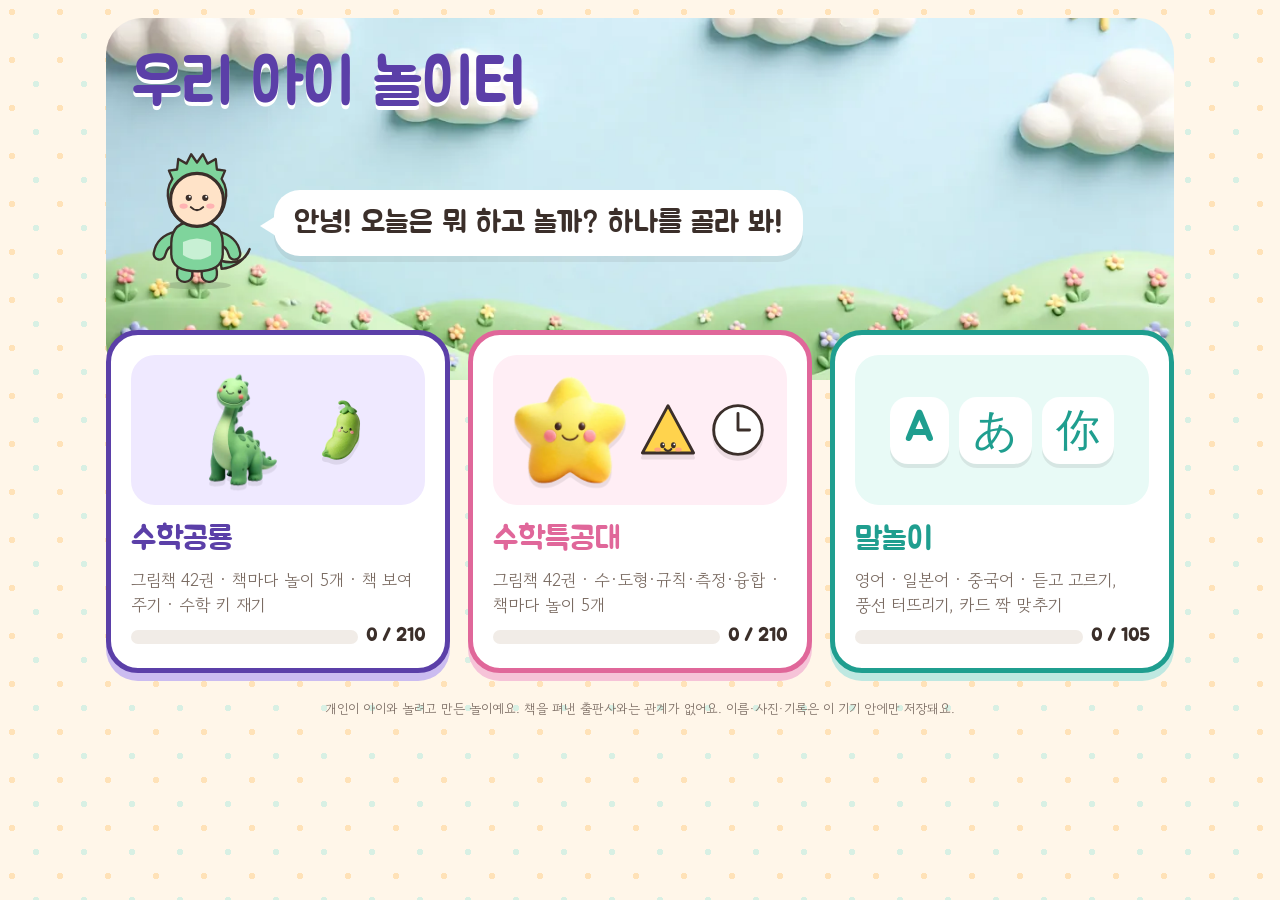
==== commit 5bb230b1: "놀이 그림을 클레이 그림으로 바꿈(아이콘 50개·배경 2장), 도형은 정확한 그림 유지 Co-Authored-By: Claude Opus 5.5 <noreply@anthropic." ====
--- a/index.html
+++ b/index.html
@@ -153,7 +153,7 @@
 
 .bobble{animation:bobl 2.6s ease-in-out infinite;transform-box:view-box}
 @keyframes bobl{50%{transform:translateY(-14px)}}
-</style>
+.sky{background:#cfeeff url(art/bg_hub.webp?v=1795570653) center bottom/cover}.sky::after,.cloud{display:none}</style>
 <div class="wrap">
   <div class="sky"><i class="cloud c1"></i><i class="cloud c2"></i>
     <h1>우리 아이 놀이터</h1>
@@ -172,7 +172,7 @@
   </div>
   <p class="foot">개인이 아이와 놀려고 만든 놀이예요. 책을 펴낸 출판사와는 관계가 없어요. 이름·사진·기록은 이 기기 안에만 저장돼요.</p>
 </div>
-<svg width="0" height="0" style="position:absolute" aria-hidden="true"><defs><symbol id="g-apple" viewBox="0 0 100 100"><image href="art/apple.webp?v=1795567426" x="0" y="0" width="100" height="100"/></symbol><symbol id="g-star" viewBox="0 0 100 100"><image href="art/star.webp?v=1795567430" x="0" y="0" width="100" height="100"/></symbol><symbol id="g-fish" viewBox="0 0 100 100"><image href="art/fish.webp?v=1795567432" x="0" y="0" width="100" height="100"/></symbol><symbol id="g-carrot" viewBox="0 0 100 100"><g fill="none" stroke="#3b2f2a" stroke-width="4.5" stroke-linejoin="round" stroke-linecap="round"><path fill="#ffa24d" d="M30 30Q40 20 50 30L82 88Q80 93 75 90Z"/><path d="M33 28L18 10M40 25L38 6M46 27L58 9"/><path d="M48 45L56 43M58 60L65 58M66 74L72 72"/></g></symbol><symbol id="g-ball" viewBox="0 0 100 100"><g fill="none" stroke="#3b2f2a" stroke-width="4.5" stroke-linejoin="round" stroke-linecap="round"><circle fill="#8f96ff" cx="50" cy="50" r="36"/><path d="M14 50Q50 30 86 50"/><path d="M50 14Q34 50 50 86"/><ellipse cx="34" cy="30" rx="6" ry="9" fill="#fff" opacity=".6" stroke="none" transform="rotate(-25 34 30)"/></g></symbol><symbol id="g-ghost" viewBox="0 0 100 100"><g fill="none" stroke="#3b2f2a" stroke-width="4.5" stroke-linejoin="round" stroke-linecap="round"><path fill="#ffffff" d="M24 86L24 44C24 14 76 14 76 44L76 86L67 78L58 86L50 78L42 86L33 78Z"/><circle cx="40" cy="44" r="4" fill="#222"/><circle cx="60" cy="44" r="4" fill="#222"/><path d="M44 58Q50 64 56 58"/></g></symbol><symbol id="g-bean" viewBox="0 0 100 100"><g fill="none" stroke="#3b2f2a" stroke-width="4.5" stroke-linejoin="round" stroke-linecap="round"><path fill="#9ad98a" d="M22 40C24 20 50 14 64 24C70 28 74 26 80 28C92 34 90 62 78 74C64 88 34 86 24 70C18 60 20 50 22 40Z"/><path d="M58 36Q62 46 56 54"/><g class="kf" stroke="none"><ellipse cx="39.5" cy="60.0" rx="2.8" ry="3.6" fill="#3b2f2a"/><ellipse cx="52.5" cy="60.0" rx="2.8" ry="3.6" fill="#3b2f2a"/><circle cx="40.5" cy="58.7" r="1.1" fill="#fff"/><circle cx="53.5" cy="58.7" r="1.1" fill="#fff"/><ellipse cx="33.5" cy="65.0" rx="4.0" ry="2.5" fill="#ff7f9e" opacity=".55"/><ellipse cx="58.5" cy="65.0" rx="4.0" ry="2.5" fill="#ff7f9e" opacity=".55"/><path d="M42.0 64.5 Q46.0 69.0 50.0 64.5" fill="none" stroke="#3b2f2a" stroke-width="2.6" stroke-linecap="round"/></g></g></symbol><symbol id="g-mosquito" viewBox="0 0 100 100"><g fill="none" stroke="#3b2f2a" stroke-width="4.5" stroke-linejoin="round" stroke-linecap="round"><ellipse fill="#c9c9d6" cx="50" cy="60" rx="8" ry="20"/><circle fill="#c9c9d6" cx="50" cy="32" r="8"/><path d="M50 24L50 8"/><ellipse fill="#c9c9d6" cx="34" cy="44" rx="16" ry="7" transform="rotate(-25 34 44)"/><ellipse fill="#c9c9d6" cx="66" cy="44" rx="16" ry="7" transform="rotate(25 66 44)"/><path d="M43 62L24 78M43 70L28 90M57 62L76 78M57 70L72 90"/></g></symbol><symbol id="g-strawberry" viewBox="0 0 100 100"><g fill="none" stroke="#3b2f2a" stroke-width="4.5" stroke-linejoin="round" stroke-linecap="round"><path fill="#ff6b88" d="M50 90C20 70 14 40 30 32C40 28 60 28 70 32C86 40 80 70 50 90Z"/><path d="M33 32L42 20L50 30L58 20L67 32"/><path d="M50 30L50 12"/><circle cx="40" cy="48" r="1.8" fill="#222"/><circle cx="58" cy="46" r="1.8" fill="#222"/><circle cx="49" cy="60" r="1.8" fill="#222"/><circle cx="38" cy="64" r="1.8" fill="#222"/><circle cx="61" cy="63" r="1.8" fill="#222"/><circle cx="50" cy="76" r="1.8" fill="#222"/><ellipse cx="36" cy="40" rx="4" ry="7" fill="#fff" opacity=".6" stroke="none" transform="rotate(-25 36 40)"/></g></symbol><symbol id="g-heart" viewBox="0 0 100 100"><g fill="none" stroke="#3b2f2a" stroke-width="4.5" stroke-linejoin="round" stroke-linecap="round"><path fill="#ff8fab" d="M50 86C10 56 14 20 38 22C46 23 50 30 50 36C50 30 54 23 62 22C86 20 90 56 50 86Z"/><ellipse cx="30" cy="30" rx="6" ry="9" fill="#fff" opacity=".6" stroke="none" transform="rotate(-25 30 30)"/><g class="kf" stroke="none"><ellipse cx="41.5" cy="46.0" rx="3.6" ry="4.7" fill="#3b2f2a"/><ellipse cx="58.5" cy="46.0" rx="3.6" ry="4.7" fill="#3b2f2a"/><circle cx="42.8" cy="44.3" r="1.4" fill="#fff"/><circle cx="59.8" cy="44.3" r="1.4" fill="#fff"/><ellipse cx="33.8" cy="52.5" rx="5.2" ry="3.2" fill="#ff7f9e" opacity=".55"/><ellipse cx="66.2" cy="52.5" rx="5.2" ry="3.2" fill="#ff7f9e" opacity=".55"/><path d="M44.8 51.9 Q50.0 57.7 55.2 51.9" fill="none" stroke="#3b2f2a" stroke-width="3.4" stroke-linecap="round"/></g></g></symbol><symbol id="g-flower" viewBox="0 0 100 100"><g fill="none" stroke="#3b2f2a" stroke-width="4.5" stroke-linejoin="round" stroke-linecap="round"><circle fill="#ffb8d6" cx="50" cy="26" r="13"/><circle fill="#ffb8d6" cx="73" cy="42" r="13"/><circle fill="#ffb8d6" cx="65" cy="68" r="13"/><circle fill="#ffb8d6" cx="35" cy="68" r="13"/><circle fill="#ffb8d6" cx="27" cy="42" r="13"/><circle fill="#ffb8d6" cx="50" cy="50" r="11"/><g class="kf" stroke="none"><ellipse cx="46.1" cy="50.0" rx="1.7" ry="2.2" fill="#3b2f2a"/><ellipse cx="53.9" cy="50.0" rx="1.7" ry="2.2" fill="#3b2f2a"/><circle cx="46.7" cy="49.2" r="0.7" fill="#fff"/><circle cx="54.5" cy="49.2" r="0.7" fill="#fff"/><ellipse cx="42.5" cy="53.0" rx="2.4" ry="1.5" fill="#ff7f9e" opacity=".55"/><ellipse cx="57.5" cy="53.0" rx="2.4" ry="1.5" fill="#ff7f9e" opacity=".55"/><path d="M47.6 52.7 Q50.0 55.4 52.4 52.7" fill="none" stroke="#3b2f2a" stroke-width="1.6" stroke-linecap="round"/></g></g></symbol><symbol id="g-shell" viewBox="0 0 100 100"><g fill="none" stroke="#3b2f2a" stroke-width="4.5" stroke-linejoin="round" stroke-linecap="round"><path fill="#ffd9b5" d="M12 74Q50 2 88 74Q50 88 12 74Z"/><path d="M50 80L50 18M50 80L30 30M50 80L70 30M50 80L18 56M50 80L82 56"/></g></symbol><symbol id="g-cookie" viewBox="0 0 100 100"><g fill="none" stroke="#3b2f2a" stroke-width="4.5" stroke-linejoin="round" stroke-linecap="round"><circle fill="#e8b27d" cx="50" cy="50" r="36"/><circle fill="#e8b27d" cx="38" cy="38" r="4"/><circle fill="#e8b27d" cx="62" cy="40" r="4"/><circle fill="#e8b27d" cx="50" cy="58" r="4"/><circle fill="#e8b27d" cx="35" cy="64" r="4"/><circle fill="#e8b27d" cx="66" cy="64" r="4"/></g></symbol><symbol id="g-balloon" viewBox="0 0 100 100"><g fill="none" stroke="#3b2f2a" stroke-width="4.5" stroke-linejoin="round" stroke-linecap="round"><ellipse fill="#ff7a7a" cx="50" cy="38" rx="25" ry="30"/><path fill="#ff7a7a" d="M46 68L54 68L50 74Z"/><path d="M50 74Q42 84 52 92Q58 97 50 99"/><ellipse cx="36" cy="24" rx="6" ry="10" fill="#fff" opacity=".6" stroke="none" transform="rotate(-25 36 24)"/><g class="kf" stroke="none"><ellipse cx="42.2" cy="38.0" rx="3.4" ry="4.3" fill="#3b2f2a"/><ellipse cx="57.8" cy="38.0" rx="3.4" ry="4.3" fill="#3b2f2a"/><circle cx="43.4" cy="36.4" r="1.3" fill="#fff"/><circle cx="59.0" cy="36.4" r="1.3" fill="#fff"/><ellipse cx="35.0" cy="44.0" rx="4.8" ry="3.0" fill="#ff7f9e" opacity=".55"/><ellipse cx="65.0" cy="44.0" rx="4.8" ry="3.0" fill="#ff7f9e" opacity=".55"/><path d="M45.2 43.4 Q50.0 48.8 54.8 43.4" fill="none" stroke="#3b2f2a" stroke-width="3.1" stroke-linecap="round"/></g></g></symbol><symbol id="g-dino" viewBox="0 0 100 100"><g fill="none" stroke="#3b2f2a" stroke-width="4.5" stroke-linejoin="round" stroke-linecap="round"><path fill="#7fd49c" d="M8 82L14 60C18 50 34 46 46 46L58 44L62 20C64 10 80 8 84 16L86 26L74 28L72 48C80 54 90 66 96 80L84 78L80 90L70 90L68 78L44 78L42 90L32 90L30 78Z"/><circle cx="74" cy="17" r="2.5" fill="#222"/></g></symbol><symbol id="g-house" viewBox="0 0 100 100"><g fill="none" stroke="#3b2f2a" stroke-width="4.5" stroke-linejoin="round" stroke-linecap="round"><path d="M16 50L50 18L84 50"/><path d="M24 44L24 86L76 86L76 44"/><rect fill="#ffd98a" x="42" y="62" width="16" height="24"/><rect fill="#ffd98a" x="30" y="52" width="10" height="10"/></g></symbol><symbol id="g-car" viewBox="0 0 100 100"><g fill="none" stroke="#3b2f2a" stroke-width="4.5" stroke-linejoin="round" stroke-linecap="round"><path fill="#6fb4ff" d="M8 66L8 52L22 50L32 34L66 34L78 50L92 54L92 66Z"/><path fill="#6fb4ff" d="M34 38L32 50L48 50L48 38ZM52 38L52 50L72 50L64 38Z"/><circle cx="28" cy="68" r="9" fill="#fff"/><circle cx="74" cy="68" r="9" fill="#fff"/></g></symbol><symbol id="g-cupcake" viewBox="0 0 100 100"><g fill="none" stroke="#3b2f2a" stroke-width="4.5" stroke-linejoin="round" stroke-linecap="round"><path fill="#ffc2d4" d="M24 50L32 88L68 88L76 50Z"/><path fill="#ffc2d4" d="M20 50C16 36 30 26 40 30C44 18 58 18 62 28C74 24 86 36 80 50Z"/><path d="M40 50L42 88M50 50L50 88M60 50L58 88"/><circle fill="#ffc2d4" cx="50" cy="16" r="5"/><g class="kf" stroke="none"><ellipse cx="44.1" cy="40.0" rx="2.5" ry="3.2" fill="#3b2f2a"/><ellipse cx="55.9" cy="40.0" rx="2.5" ry="3.2" fill="#3b2f2a"/><circle cx="45.0" cy="38.8" r="1.0" fill="#fff"/><circle cx="56.8" cy="38.8" r="1.0" fill="#fff"/><ellipse cx="38.8" cy="44.5" rx="3.6" ry="2.2" fill="#ff7f9e" opacity=".55"/><ellipse cx="61.2" cy="44.5" rx="3.6" ry="2.2" fill="#ff7f9e" opacity=".55"/><path d="M46.4 44.0 Q50.0 48.1 53.6 44.0" fill="none" stroke="#3b2f2a" stroke-width="2.3" stroke-linecap="round"/></g></g></symbol><symbol id="g-tree" viewBox="0 0 100 100"><g fill="none" stroke="#3b2f2a" stroke-width="4.5" stroke-linejoin="round" stroke-linecap="round"><path fill="#6fcf8c" d="M50 10L20 50L36 50L14 76L86 76L64 50L80 50Z"/><rect fill="#6fcf8c" x="43" y="76" width="14" height="16"/><g class="kf" stroke="none"><ellipse cx="44.8" cy="64.0" rx="2.2" ry="2.9" fill="#3b2f2a"/><ellipse cx="55.2" cy="64.0" rx="2.2" ry="2.9" fill="#3b2f2a"/><circle cx="45.6" cy="63.0" r="0.9" fill="#fff"/><circle cx="56.0" cy="63.0" r="0.9" fill="#fff"/><ellipse cx="40.0" cy="68.0" rx="3.2" ry="2.0" fill="#ff7f9e" opacity=".55"/><ellipse cx="60.0" cy="68.0" rx="3.2" ry="2.0" fill="#ff7f9e" opacity=".55"/><path d="M46.8 67.6 Q50.0 71.2 53.2 67.6" fill="none" stroke="#3b2f2a" stroke-width="2.1" stroke-linecap="round"/></g></g></symbol><symbol id="g-dog" viewBox="0 0 100 100"><g fill="none" stroke="#3b2f2a" stroke-width="4.5" stroke-linejoin="round" stroke-linecap="round"><circle fill="#e8bd8a" cx="50" cy="54" r="28"/><path d="M26 40C12 30 14 62 24 66"/><path d="M74 40C88 30 86 62 76 66"/><circle cx="40" cy="50" r="3" fill="#222"/><circle cx="60" cy="50" r="3" fill="#222"/><ellipse cx="50" cy="62" rx="6" ry="4" fill="#222"/><path d="M44 70Q50 76 56 70"/></g></symbol><symbol id="g-sun" viewBox="0 0 100 100"><g fill="none" stroke="#3b2f2a" stroke-width="4.5" stroke-linejoin="round" stroke-linecap="round"><circle fill="#ffd84d" cx="50" cy="50" r="20"/><path d="M50 8L50 20M50 80L50 92M8 50L20 50M80 50L92 50M20 20L28 28M72 72L80 80M80 20L72 28M28 72L20 80"/><g class="kf" stroke="none"><ellipse cx="43.2" cy="50.0" rx="2.9" ry="3.8" fill="#3b2f2a"/><ellipse cx="56.8" cy="50.0" rx="2.9" ry="3.8" fill="#3b2f2a"/><circle cx="44.2" cy="48.6" r="1.2" fill="#fff"/><circle cx="57.9" cy="48.6" r="1.2" fill="#fff"/><ellipse cx="36.9" cy="55.2" rx="4.2" ry="2.6" fill="#ff7f9e" opacity=".55"/><ellipse cx="63.1" cy="55.2" rx="4.2" ry="2.6" fill="#ff7f9e" opacity=".55"/><path d="M45.8 54.7 Q50.0 59.5 54.2 54.7" fill="none" stroke="#3b2f2a" stroke-width="2.7" stroke-linecap="round"/></g></g></symbol><symbol id="g-moon" viewBox="0 0 100 100"><g fill="none" stroke="#3b2f2a" stroke-width="4.5" stroke-linejoin="round" stroke-linecap="round"><path fill="#ffe79a" d="M62 12C30 16 18 56 38 78C52 92 76 88 88 74C62 78 44 56 52 34C55 24 58 18 62 12Z"/><path fill="#ffe79a" d="M76 24L78 30L84 30L79 34L81 40L76 36L71 40L73 34L68 30L74 30Z"/></g></symbol><symbol id="g-bowl" viewBox="0 0 100 100"><g fill="none" stroke="#3b2f2a" stroke-width="4.5" stroke-linejoin="round" stroke-linecap="round"><path fill="#f4f4f4" d="M14 48L86 48Q82 86 50 86Q18 86 14 48Z"/><path d="M38 40Q32 30 38 22M50 40Q44 30 50 18M62 40Q56 30 62 22"/></g></symbol><symbol id="g-brush" viewBox="0 0 100 100"><g fill="none" stroke="#3b2f2a" stroke-width="4.5" stroke-linejoin="round" stroke-linecap="round"><rect fill="#8fdcf5" x="8" y="56" width="62" height="12" rx="6"/><path fill="#8fdcf5" d="M70 60L90 54L92 66L70 66Z"/><path d="M74 54L74 42M78 53L78 40M82 52L82 40M86 51L86 42M90 50L90 44"/></g></symbol><symbol id="g-book" viewBox="0 0 100 100"><g fill="none" stroke="#3b2f2a" stroke-width="4.5" stroke-linejoin="round" stroke-linecap="round"><path fill="#b3a6ff" d="M50 24C38 16 22 16 10 20L10 82C22 78 38 78 50 86C62 78 78 78 90 82L90 20C78 16 62 16 50 24Z"/><path d="M50 24L50 86"/></g></symbol><symbol id="g-grape" viewBox="0 0 100 100"><g fill="none" stroke="#3b2f2a" stroke-width="4.5" stroke-linejoin="round" stroke-linecap="round"><circle fill="#b38cff" cx="40" cy="30" r="11"/><circle fill="#b38cff" cx="62" cy="30" r="11"/><circle fill="#b38cff" cx="30" cy="50" r="11"/><circle fill="#b38cff" cx="51" cy="50" r="11"/><circle fill="#b38cff" cx="72" cy="50" r="11"/><circle fill="#b38cff" cx="40" cy="70" r="11"/><circle fill="#b38cff" cx="62" cy="70" r="11"/><circle fill="#b38cff" cx="51" cy="88" r="9"/><path d="M51 19L54 6"/><ellipse cx="40" cy="40" rx="3" ry="5" fill="#fff" opacity=".6" stroke="none" transform="rotate(-25 40 40)"/></g></symbol><symbol id="g-rock" viewBox="0 0 100 100"><g fill="none" stroke="#3b2f2a" stroke-width="4.5" stroke-linejoin="round" stroke-linecap="round"><path fill="#b8b2ad" d="M10 80L18 52L34 44L42 30L60 34L74 28L88 50L94 80Z"/><path d="M34 44L44 58L42 80M60 34L62 52L74 62"/></g></symbol><symbol id="g-feather" viewBox="0 0 100 100"><g fill="none" stroke="#3b2f2a" stroke-width="4.5" stroke-linejoin="round" stroke-linecap="round"><path fill="#f4f4f4" d="M84 10C52 16 30 40 24 76C40 70 70 52 84 10Z"/><path d="M14 92L70 24"/><path d="M40 58L30 54M48 48L38 42M56 38L48 30M46 62L52 68M56 52L64 58M64 42L72 46"/></g></symbol><symbol id="g-leaf" viewBox="0 0 100 100"><g fill="none" stroke="#3b2f2a" stroke-width="4.5" stroke-linejoin="round" stroke-linecap="round"><path fill="#8fd97a" d="M14 86C10 40 46 12 88 14C88 58 60 88 14 86Z"/><path d="M14 86L70 32"/></g></symbol><symbol id="g-melon" viewBox="0 0 100 100"><g fill="none" stroke="#3b2f2a" stroke-width="4.5" stroke-linejoin="round" stroke-linecap="round"><circle fill="#7fd47a" cx="50" cy="52" r="38"/><path d="M50 14Q34 52 50 90M50 14Q66 52 50 90M50 14Q16 52 30 84M50 14Q84 52 70 84"/></g></symbol><symbol id="g-box" viewBox="0 0 100 100"><g fill="none" stroke="#3b2f2a" stroke-width="4.5" stroke-linejoin="round" stroke-linecap="round"><path fill="#e8c08f" d="M14 34L50 18L86 34L86 74L50 90L14 74Z"/><path d="M14 34L50 50L86 34M50 50L50 90"/><g class="kf" stroke="none"><ellipse cx="24.1" cy="68.0" rx="2.5" ry="3.2" fill="#3b2f2a"/><ellipse cx="35.9" cy="68.0" rx="2.5" ry="3.2" fill="#3b2f2a"/><circle cx="25.0" cy="66.8" r="1.0" fill="#fff"/><circle cx="36.8" cy="66.8" r="1.0" fill="#fff"/><ellipse cx="18.8" cy="72.5" rx="3.6" ry="2.2" fill="#ff7f9e" opacity=".55"/><ellipse cx="41.2" cy="72.5" rx="3.6" ry="2.2" fill="#ff7f9e" opacity=".55"/><path d="M26.4 72.0 Q30.0 76.1 33.6 72.0" fill="none" stroke="#3b2f2a" stroke-width="2.3" stroke-linecap="round"/></g></g></symbol><symbol id="g-sprout" viewBox="0 0 100 100"><g fill="none" stroke="#3b2f2a" stroke-width="4.5" stroke-linejoin="round" stroke-linecap="round"><path d="M50 90L50 50"/><path fill="#9ad98a" d="M50 60C30 60 22 44 26 34C40 34 50 44 50 60Z"/><path fill="#9ad98a" d="M50 52C64 52 76 40 74 28C60 28 50 38 50 52Z"/><path d="M26 90L74 90"/></g></symbol><symbol id="g-seed" viewBox="0 0 100 100"><g fill="none" stroke="#3b2f2a" stroke-width="4.5" stroke-linejoin="round" stroke-linecap="round"><ellipse fill="#c9a27a" cx="50" cy="56" rx="16" ry="22" transform="rotate(-20 50 56)"/><path d="M20 90L80 90"/></g></symbol><symbol id="g-sock" viewBox="0 0 100 100"><g fill="none" stroke="#3b2f2a" stroke-width="4.5" stroke-linejoin="round" stroke-linecap="round"><path fill="#ffb0bb" d="M36 10L64 10L64 56L80 70C90 80 80 94 68 88L40 74C34 70 36 64 36 58Z"/><path d="M36 22L64 22"/></g></symbol><symbol id="g-coin" viewBox="0 0 100 100"><g fill="none" stroke="#3b2f2a" stroke-width="4.5" stroke-linejoin="round" stroke-linecap="round"><circle fill="#ffd84d" cx="50" cy="50" r="42"/><circle fill="#ffd84d" cx="50" cy="50" r="34"/><text x="50" y="58" text-anchor="middle" font-size="22" font-weight="900" fill="#222" stroke="none">100</text></g></symbol><symbol id="g-basket" viewBox="0 0 100 100"><g fill="none" stroke="#3b2f2a" stroke-width="4.5" stroke-linejoin="round" stroke-linecap="round"><path fill="#fff" d="M10 44L90 44L80 92L20 92Z"/><path d="M24 44C24 10 76 10 76 44"/><path d="M14 60L86 60M17 76L83 76"/></g></symbol><symbol id="g-bear" viewBox="0 0 100 100"><g fill="none" stroke="#3b2f2a" stroke-width="4.5" stroke-linejoin="round" stroke-linecap="round"><circle fill="#d6a36f" cx="50" cy="56" r="28"/><circle fill="#d6a36f" cx="28" cy="30" r="10"/><circle fill="#d6a36f" cx="72" cy="30" r="10"/><circle cx="40" cy="52" r="3" fill="#222"/><circle cx="60" cy="52" r="3" fill="#222"/><ellipse fill="#d6a36f" cx="50" cy="66" rx="10" ry="8"/><circle cx="50" cy="63" r="3" fill="#222"/></g></symbol><symbol id="g-cat" viewBox="0 0 100 100"><g fill="none" stroke="#3b2f2a" stroke-width="4.5" stroke-linejoin="round" stroke-linecap="round"><circle fill="#ffc27a" cx="50" cy="56" r="28"/><path d="M28 40L26 16L44 30M72 40L74 16L56 30"/><circle cx="40" cy="54" r="3" fill="#222"/><circle cx="60" cy="54" r="3" fill="#222"/><path d="M46 64L50 67L54 64M20 60L36 62M20 68L36 66M80 60L64 62M80 68L64 66"/></g></symbol><symbol id="g-rabbit" viewBox="0 0 100 100"><g fill="none" stroke="#3b2f2a" stroke-width="4.5" stroke-linejoin="round" stroke-linecap="round"><circle fill="#ffffff" cx="50" cy="62" r="24"/><ellipse fill="#ffffff" cx="40" cy="24" rx="7" ry="20"/><ellipse fill="#ffffff" cx="60" cy="24" rx="7" ry="20"/><circle cx="42" cy="58" r="3" fill="#222"/><circle cx="58" cy="58" r="3" fill="#222"/><path d="M46 68L50 71L54 68"/></g></symbol><symbol id="g-chick" viewBox="0 0 100 100"><g fill="none" stroke="#3b2f2a" stroke-width="4.5" stroke-linejoin="round" stroke-linecap="round"><circle fill="#ffe566" cx="50" cy="56" r="26"/><circle fill="#ffe566" cx="50" cy="28" r="16"/><path d="M62 28L74 32L62 36"/><circle cx="54" cy="24" r="2.5" fill="#222"/><path d="M40 88L40 96M60 88L60 96"/></g></symbol><symbol id="g-duck" viewBox="0 0 100 100"><g fill="none" stroke="#3b2f2a" stroke-width="4.5" stroke-linejoin="round" stroke-linecap="round"><path fill="#ffe566" d="M20 60C20 44 40 42 52 50C50 30 72 24 78 40L90 42L78 48C82 70 64 84 44 82C30 80 20 72 20 60Z"/><circle cx="68" cy="38" r="2.5" fill="#222"/></g></symbol><symbol id="g-egg" viewBox="0 0 100 100"><g fill="none" stroke="#3b2f2a" stroke-width="4.5" stroke-linejoin="round" stroke-linecap="round"><path fill="#fff7e6" d="M50 10C30 10 18 48 20 66C22 84 36 92 50 92C64 92 78 84 80 66C82 48 70 10 50 10Z"/><path d="M24 54L36 46L46 56L56 46L66 56L77 48"/><ellipse cx="36" cy="40" rx="5" ry="9" fill="#fff" opacity=".6" stroke="none" transform="rotate(-25 36 40)"/><g class="kf" stroke="none"><ellipse cx="43.5" cy="72.0" rx="2.8" ry="3.6" fill="#3b2f2a"/><ellipse cx="56.5" cy="72.0" rx="2.8" ry="3.6" fill="#3b2f2a"/><circle cx="44.5" cy="70.7" r="1.1" fill="#fff"/><circle cx="57.5" cy="70.7" r="1.1" fill="#fff"/><ellipse cx="37.5" cy="77.0" rx="4.0" ry="2.5" fill="#ff7f9e" opacity=".55"/><ellipse cx="62.5" cy="77.0" rx="4.0" ry="2.5" fill="#ff7f9e" opacity=".55"/><path d="M46.0 76.5 Q50.0 81.0 54.0 76.5" fill="none" stroke="#3b2f2a" stroke-width="2.6" stroke-linecap="round"/></g></g></symbol><symbol id="g-pencil" viewBox="0 0 100 100"><g fill="none" stroke="#3b2f2a" stroke-width="4.5" stroke-linejoin="round" stroke-linecap="round"><path fill="#ffd84d" d="M10 40L74 40L92 50L74 60L10 60Z"/><path d="M74 40L74 60M84 45L84 55"/></g></symbol><symbol id="g-spoon" viewBox="0 0 100 100"><g fill="none" stroke="#3b2f2a" stroke-width="4.5" stroke-linejoin="round" stroke-linecap="round"><ellipse fill="#e6e6e6" cx="50" cy="26" rx="14" ry="18"/><path d="M50 44L50 92"/></g></symbol><symbol id="g-bed" viewBox="0 0 100 100"><g fill="none" stroke="#3b2f2a" stroke-width="4.5" stroke-linejoin="round" stroke-linecap="round"><path d="M8 80L8 40M8 64L92 64L92 80M8 64L8 52L30 52L30 64M30 56L92 56L92 64"/></g></symbol><symbol id="g-clock" viewBox="0 0 100 100"><g fill="none" stroke="#3b2f2a" stroke-width="4.5" stroke-linejoin="round" stroke-linecap="round"><circle fill="#ffffff" cx="50" cy="50" r="38"/><path d="M50 50L50 24M50 50L68 50"/></g></symbol><symbol id="g-toy" viewBox="0 0 100 100"><g fill="none" stroke="#3b2f2a" stroke-width="4.5" stroke-linejoin="round" stroke-linecap="round"><rect fill="#ff9a6b" x="12" y="58" width="34" height="30"/><rect fill="#ff9a6b" x="54" y="58" width="34" height="30"/><rect fill="#ff9a6b" x="32" y="26" width="34" height="32"/><path d="M29 64L29 82M71 64L71 82M49 34L49 50"/></g></symbol><symbol id="g-milk" viewBox="0 0 100 100"><g fill="none" stroke="#3b2f2a" stroke-width="4.5" stroke-linejoin="round" stroke-linecap="round"><path fill="#ffffff" d="M30 30L50 14L70 30L70 90L30 90Z"/><path d="M30 30L70 30"/><path fill="#ffffff" d="M40 50L60 50L60 70L40 70Z"/></g></symbol><symbol id="g-umbrella" viewBox="0 0 100 100"><g fill="none" stroke="#3b2f2a" stroke-width="4.5" stroke-linejoin="round" stroke-linecap="round"><path fill="#ff7aa8" d="M10 50Q50 0 90 50Z"/><path d="M50 50L50 84Q50 92 42 90"/></g></symbol><symbol id="g-snowman" viewBox="0 0 100 100"><g fill="none" stroke="#3b2f2a" stroke-width="4.5" stroke-linejoin="round" stroke-linecap="round"><circle fill="#ffffff" cx="50" cy="30" r="16"/><circle fill="#ffffff" cx="50" cy="68" r="24"/><circle cx="45" cy="27" r="2" fill="#222"/><circle cx="55" cy="27" r="2" fill="#222"/><path d="M50 32L60 35L50 37"/></g></symbol><symbol id="g-triangle" viewBox="0 0 100 100"><g fill="none" stroke="#3b2f2a" stroke-width="4.5" stroke-linejoin="round" stroke-linecap="round"><polygon fill="#ffd34d" points="50,12 90,86 10,86"/><g class="kf" stroke="none"><ellipse cx="41.5" cy="74.0" rx="3.6" ry="4.7" fill="#3b2f2a"/><ellipse cx="58.5" cy="74.0" rx="3.6" ry="4.7" fill="#3b2f2a"/><circle cx="42.8" cy="72.3" r="1.4" fill="#fff"/><circle cx="59.8" cy="72.3" r="1.4" fill="#fff"/><ellipse cx="33.8" cy="80.5" rx="5.2" ry="3.2" fill="#ff7f9e" opacity=".55"/><ellipse cx="66.2" cy="80.5" rx="5.2" ry="3.2" fill="#ff7f9e" opacity=".55"/><path d="M44.8 79.8 Q50.0 85.7 55.2 79.8" fill="none" stroke="#3b2f2a" stroke-width="3.4" stroke-linecap="round"/></g></g></symbol><symbol id="g-square" viewBox="0 0 100 100"><g fill="none" stroke="#3b2f2a" stroke-width="4.5" stroke-linejoin="round" stroke-linecap="round"><rect fill="#7cc4f5" x="14" y="14" width="72" height="72"/><g class="kf" stroke="none"><ellipse cx="40.2" cy="52.0" rx="4.2" ry="5.4" fill="#3b2f2a"/><ellipse cx="59.8" cy="52.0" rx="4.2" ry="5.4" fill="#3b2f2a"/><circle cx="41.8" cy="50.0" r="1.7" fill="#fff"/><circle cx="61.2" cy="50.0" r="1.7" fill="#fff"/><ellipse cx="31.2" cy="59.5" rx="6.0" ry="3.8" fill="#ff7f9e" opacity=".55"/><ellipse cx="68.8" cy="59.5" rx="6.0" ry="3.8" fill="#ff7f9e" opacity=".55"/><path d="M44.0 58.8 Q50.0 65.5 56.0 58.8" fill="none" stroke="#3b2f2a" stroke-width="3.9" stroke-linecap="round"/></g></g></symbol><symbol id="g-circle" viewBox="0 0 100 100"><g fill="none" stroke="#3b2f2a" stroke-width="4.5" stroke-linejoin="round" stroke-linecap="round"><circle fill="#ff7a6b" cx="50" cy="50" r="38"/><ellipse cx="32" cy="34" rx="7" ry="11" fill="#fff" opacity=".6" stroke="none" transform="rotate(-25 32 34)"/><g class="kf" stroke="none"><ellipse cx="40.2" cy="52.0" rx="4.2" ry="5.4" fill="#3b2f2a"/><ellipse cx="59.8" cy="52.0" rx="4.2" ry="5.4" fill="#3b2f2a"/><circle cx="41.8" cy="50.0" r="1.7" fill="#fff"/><circle cx="61.2" cy="50.0" r="1.7" fill="#fff"/><ellipse cx="31.2" cy="59.5" rx="6.0" ry="3.8" fill="#ff7f9e" opacity=".55"/><ellipse cx="68.8" cy="59.5" rx="6.0" ry="3.8" fill="#ff7f9e" opacity=".55"/><path d="M44.0 58.8 Q50.0 65.5 56.0 58.8" fill="none" stroke="#3b2f2a" stroke-width="3.9" stroke-linecap="round"/></g></g></symbol><symbol id="g-rect" viewBox="0 0 100 100"><g fill="none" stroke="#3b2f2a" stroke-width="4.5" stroke-linejoin="round" stroke-linecap="round"><rect fill="#7fd49c" x="8" y="28" width="84" height="44"/><g class="kf" stroke="none"><ellipse cx="42.2" cy="52.0" rx="3.4" ry="4.3" fill="#3b2f2a"/><ellipse cx="57.8" cy="52.0" rx="3.4" ry="4.3" fill="#3b2f2a"/><circle cx="43.4" cy="50.4" r="1.3" fill="#fff"/><circle cx="59.0" cy="50.4" r="1.3" fill="#fff"/><ellipse cx="35.0" cy="58.0" rx="4.8" ry="3.0" fill="#ff7f9e" opacity=".55"/><ellipse cx="65.0" cy="58.0" rx="4.8" ry="3.0" fill="#ff7f9e" opacity=".55"/><path d="M45.2 57.4 Q50.0 62.8 54.8 57.4" fill="none" stroke="#3b2f2a" stroke-width="3.1" stroke-linecap="round"/></g></g></symbol><symbol id="g-cherry" viewBox="0 0 100 100"><g fill="none" stroke="#3b2f2a" stroke-width="4.5" stroke-linejoin="round" stroke-linecap="round"><circle fill="#ef4b62" cx="32" cy="70" r="16"/><circle fill="#ef4b62" cx="68" cy="70" r="16"/><path d="M32 54Q40 20 60 10M68 54Q64 30 60 10"/><ellipse cx="28" cy="78" rx="3" ry="5" fill="#fff" opacity=".6" stroke="none" transform="rotate(-25 28 78)"/><g class="kf" stroke="none"><ellipse cx="29.1" cy="76.0" rx="1.7" ry="2.2" fill="#3b2f2a"/><ellipse cx="36.9" cy="76.0" rx="1.7" ry="2.2" fill="#3b2f2a"/><circle cx="29.7" cy="75.2" r="0.7" fill="#fff"/><circle cx="37.5" cy="75.2" r="0.7" fill="#fff"/><ellipse cx="25.5" cy="79.0" rx="2.4" ry="1.5" fill="#ff7f9e" opacity=".55"/><ellipse cx="40.5" cy="79.0" rx="2.4" ry="1.5" fill="#ff7f9e" opacity=".55"/><path d="M30.6 78.7 Q33.0 81.4 35.4 78.7" fill="none" stroke="#3b2f2a" stroke-width="1.6" stroke-linecap="round"/></g><g class="kf" stroke="none"><ellipse cx="53.1" cy="76.0" rx="1.7" ry="2.2" fill="#3b2f2a"/><ellipse cx="60.9" cy="76.0" rx="1.7" ry="2.2" fill="#3b2f2a"/><circle cx="53.7" cy="75.2" r="0.7" fill="#fff"/><circle cx="61.5" cy="75.2" r="0.7" fill="#fff"/><ellipse cx="49.5" cy="79.0" rx="2.4" ry="1.5" fill="#ff7f9e" opacity=".55"/><ellipse cx="64.5" cy="79.0" rx="2.4" ry="1.5" fill="#ff7f9e" opacity=".55"/><path d="M54.6 78.7 Q57.0 81.4 59.4 78.7" fill="none" stroke="#3b2f2a" stroke-width="1.6" stroke-linecap="round"/></g></g></symbol><symbol id="g-banana" viewBox="0 0 100 100"><g fill="none" stroke="#3b2f2a" stroke-width="4.5" stroke-linejoin="round" stroke-linecap="round"><path fill="#ffe680" d="M16 30C20 70 60 90 88 70C70 70 40 60 30 28Z"/><path d="M16 30L22 22"/></g></symbol></defs></svg><script>/* ---------- 내 캐릭터: 아이 사진(만화풍 얼굴 + 공룡 옷) 또는 직접 그린 그림 ---------- */
+<svg width="0" height="0" style="position:absolute" aria-hidden="true"><defs><symbol id="g-apple" viewBox="0 0 100 100"><image href="art/apple.webp?v=1795570146" x="0" y="0" width="100" height="100"/></symbol><symbol id="g-star" viewBox="0 0 100 100"><image href="art/star.webp?v=1795570217" x="0" y="0" width="100" height="100"/></symbol><symbol id="g-fish" viewBox="0 0 100 100"><image href="art/fish.webp?v=1795570183" x="0" y="0" width="100" height="100"/></symbol><symbol id="g-carrot" viewBox="0 0 100 100"><image href="art/carrot.webp?v=1795570165" x="0" y="0" width="100" height="100"/></symbol><symbol id="g-ball" viewBox="0 0 100 100"><image href="art/ball.webp?v=1795570147" x="0" y="0" width="100" height="100"/></symbol><symbol id="g-ghost" viewBox="0 0 100 100"><image href="art/ghost.webp?v=1795570187" x="0" y="0" width="100" height="100"/></symbol><symbol id="g-bean" viewBox="0 0 100 100"><image href="art/bean.webp?v=1795570153" x="0" y="0" width="100" height="100"/></symbol><symbol id="g-mosquito" viewBox="0 0 100 100"><image href="art/mosquito.webp?v=1795570199" x="0" y="0" width="100" height="100"/></symbol><symbol id="g-strawberry" viewBox="0 0 100 100"><image href="art/strawberry.webp?v=1795570219" x="0" y="0" width="100" height="100"/></symbol><symbol id="g-heart" viewBox="0 0 100 100"><image href="art/heart.webp?v=1795570190" x="0" y="0" width="100" height="100"/></symbol><symbol id="g-flower" viewBox="0 0 100 100"><image href="art/flower.webp?v=1795570185" x="0" y="0" width="100" height="100"/></symbol><symbol id="g-shell" viewBox="0 0 100 100"><image href="art/shell.webp?v=1795570208" x="0" y="0" width="100" height="100"/></symbol><symbol id="g-cookie" viewBox="0 0 100 100"><image href="art/cookie.webp?v=1795570173" x="0" y="0" width="100" height="100"/></symbol><symbol id="g-balloon" viewBox="0 0 100 100"><image href="art/balloon.webp?v=1795570149" x="0" y="0" width="100" height="100"/></symbol><symbol id="g-dino" viewBox="0 0 100 100"><image href="art/dino.webp?v=1795570176" x="0" y="0" width="100" height="100"/></symbol><symbol id="g-house" viewBox="0 0 100 100"><image href="art/house.webp?v=1795570191" x="0" y="0" width="100" height="100"/></symbol><symbol id="g-car" viewBox="0 0 100 100"><image href="art/car.webp?v=1795570164" x="0" y="0" width="100" height="100"/></symbol><symbol id="g-cupcake" viewBox="0 0 100 100"><image href="art/cupcake.webp?v=1795570174" x="0" y="0" width="100" height="100"/></symbol><symbol id="g-tree" viewBox="0 0 100 100"><image href="art/tree.webp?v=1795570223" x="0" y="0" width="100" height="100"/></symbol><symbol id="g-dog" viewBox="0 0 100 100"><image href="art/dog.webp?v=1795570177" x="0" y="0" width="100" height="100"/></symbol><symbol id="g-sun" viewBox="0 0 100 100"><image href="art/sun.webp?v=1795570220" x="0" y="0" width="100" height="100"/></symbol><symbol id="g-moon" viewBox="0 0 100 100"><image href="art/moon.webp?v=1795570197" x="0" y="0" width="100" height="100"/></symbol><symbol id="g-bowl" viewBox="0 0 100 100"><image href="art/bowl.webp?v=1795570159" x="0" y="0" width="100" height="100"/></symbol><symbol id="g-brush" viewBox="0 0 100 100"><image href="art/brush.webp?v=1795570162" x="0" y="0" width="100" height="100"/></symbol><symbol id="g-book" viewBox="0 0 100 100"><image href="art/book.webp?v=1795570648" x="0" y="0" width="100" height="100"/></symbol><symbol id="g-grape" viewBox="0 0 100 100"><image href="art/grape.webp?v=1795570188" x="0" y="0" width="100" height="100"/></symbol><symbol id="g-rock" viewBox="0 0 100 100"><image href="art/rock.webp?v=1795570205" x="0" y="0" width="100" height="100"/></symbol><symbol id="g-feather" viewBox="0 0 100 100"><image href="art/feather.webp?v=1795570182" x="0" y="0" width="100" height="100"/></symbol><symbol id="g-leaf" viewBox="0 0 100 100"><image href="art/leaf.webp?v=1795570193" x="0" y="0" width="100" height="100"/></symbol><symbol id="g-melon" viewBox="0 0 100 100"><image href="art/melon.webp?v=1795570194" x="0" y="0" width="100" height="100"/></symbol><symbol id="g-box" viewBox="0 0 100 100"><image href="art/box.webp?v=1795570650" x="0" y="0" width="100" height="100"/></symbol><symbol id="g-sprout" viewBox="0 0 100 100"><image href="art/sprout.webp?v=1795570214" x="0" y="0" width="100" height="100"/></symbol><symbol id="g-seed" viewBox="0 0 100 100"><image href="art/seed.webp?v=1795570653" x="0" y="0" width="100" height="100"/></symbol><symbol id="g-sock" viewBox="0 0 100 100"><image href="art/sock.webp?v=1795570211" x="0" y="0" width="100" height="100"/></symbol><symbol id="g-coin" viewBox="0 0 100 100"><g fill="none" stroke="#3b2f2a" stroke-width="4.5" stroke-linejoin="round" stroke-linecap="round"><circle fill="#ffd84d" cx="50" cy="50" r="42"/><circle fill="#ffd84d" cx="50" cy="50" r="34"/><text x="50" y="58" text-anchor="middle" font-size="22" font-weight="900" fill="#222" stroke="none">100</text></g></symbol><symbol id="g-basket" viewBox="0 0 100 100"><image href="art/basket.webp?v=1795570152" x="0" y="0" width="100" height="100"/></symbol><symbol id="g-bear" viewBox="0 0 100 100"><image href="art/bear.webp?v=1795570155" x="0" y="0" width="100" height="100"/></symbol><symbol id="g-cat" viewBox="0 0 100 100"><image href="art/cat.webp?v=1795570167" x="0" y="0" width="100" height="100"/></symbol><symbol id="g-rabbit" viewBox="0 0 100 100"><image href="art/rabbit.webp?v=1795570202" x="0" y="0" width="100" height="100"/></symbol><symbol id="g-chick" viewBox="0 0 100 100"><image href="art/chick.webp?v=1795570170" x="0" y="0" width="100" height="100"/></symbol><symbol id="g-duck" viewBox="0 0 100 100"><image href="art/duck.webp?v=1795570179" x="0" y="0" width="100" height="100"/></symbol><symbol id="g-egg" viewBox="0 0 100 100"><image href="art/egg.webp?v=1795570651" x="0" y="0" width="100" height="100"/></symbol><symbol id="g-pencil" viewBox="0 0 100 100"><image href="art/pencil.webp?v=1795570200" x="0" y="0" width="100" height="100"/></symbol><symbol id="g-spoon" viewBox="0 0 100 100"><image href="art/spoon.webp?v=1795570213" x="0" y="0" width="100" height="100"/></symbol><symbol id="g-bed" viewBox="0 0 100 100"><image href="art/bed.webp?v=1795570156" x="0" y="0" width="100" height="100"/></symbol><symbol id="g-clock" viewBox="0 0 100 100"><g fill="none" stroke="#3b2f2a" stroke-width="4.5" stroke-linejoin="round" stroke-linecap="round"><circle fill="#ffffff" cx="50" cy="50" r="38"/><path d="M50 50L50 24M50 50L68 50"/></g></symbol><symbol id="g-toy" viewBox="0 0 100 100"><image href="art/toy.webp?v=1795570222" x="0" y="0" width="100" height="100"/></symbol><symbol id="g-milk" viewBox="0 0 100 100"><image href="art/milk.webp?v=1795570196" x="0" y="0" width="100" height="100"/></symbol><symbol id="g-umbrella" viewBox="0 0 100 100"><image href="art/umbrella.webp?v=1795570226" x="0" y="0" width="100" height="100"/></symbol><symbol id="g-snowman" viewBox="0 0 100 100"><image href="art/snowman.webp?v=1795570209" x="0" y="0" width="100" height="100"/></symbol><symbol id="g-triangle" viewBox="0 0 100 100"><g fill="none" stroke="#3b2f2a" stroke-width="4.5" stroke-linejoin="round" stroke-linecap="round"><polygon fill="#ffd34d" points="50,12 90,86 10,86"/><g class="kf" stroke="none"><ellipse cx="41.5" cy="74.0" rx="3.6" ry="4.7" fill="#3b2f2a"/><ellipse cx="58.5" cy="74.0" rx="3.6" ry="4.7" fill="#3b2f2a"/><circle cx="42.8" cy="72.3" r="1.4" fill="#fff"/><circle cx="59.8" cy="72.3" r="1.4" fill="#fff"/><ellipse cx="33.8" cy="80.5" rx="5.2" ry="3.2" fill="#ff7f9e" opacity=".55"/><ellipse cx="66.2" cy="80.5" rx="5.2" ry="3.2" fill="#ff7f9e" opacity=".55"/><path d="M44.8 79.8 Q50.0 85.7 55.2 79.8" fill="none" stroke="#3b2f2a" stroke-width="3.4" stroke-linecap="round"/></g></g></symbol><symbol id="g-square" viewBox="0 0 100 100"><g fill="none" stroke="#3b2f2a" stroke-width="4.5" stroke-linejoin="round" stroke-linecap="round"><rect fill="#7cc4f5" x="14" y="14" width="72" height="72"/><g class="kf" stroke="none"><ellipse cx="40.2" cy="52.0" rx="4.2" ry="5.4" fill="#3b2f2a"/><ellipse cx="59.8" cy="52.0" rx="4.2" ry="5.4" fill="#3b2f2a"/><circle cx="41.8" cy="50.0" r="1.7" fill="#fff"/><circle cx="61.2" cy="50.0" r="1.7" fill="#fff"/><ellipse cx="31.2" cy="59.5" rx="6.0" ry="3.8" fill="#ff7f9e" opacity=".55"/><ellipse cx="68.8" cy="59.5" rx="6.0" ry="3.8" fill="#ff7f9e" opacity=".55"/><path d="M44.0 58.8 Q50.0 65.5 56.0 58.8" fill="none" stroke="#3b2f2a" stroke-width="3.9" stroke-linecap="round"/></g></g></symbol><symbol id="g-circle" viewBox="0 0 100 100"><g fill="none" stroke="#3b2f2a" stroke-width="4.5" stroke-linejoin="round" stroke-linecap="round"><circle fill="#ff7a6b" cx="50" cy="50" r="38"/><ellipse cx="32" cy="34" rx="7" ry="11" fill="#fff" opacity=".6" stroke="none" transform="rotate(-25 32 34)"/><g class="kf" stroke="none"><ellipse cx="40.2" cy="52.0" rx="4.2" ry="5.4" fill="#3b2f2a"/><ellipse cx="59.8" cy="52.0" rx="4.2" ry="5.4" fill="#3b2f2a"/><circle cx="41.8" cy="50.0" r="1.7" fill="#fff"/><circle cx="61.2" cy="50.0" r="1.7" fill="#fff"/><ellipse cx="31.2" cy="59.5" rx="6.0" ry="3.8" fill="#ff7f9e" opacity=".55"/><ellipse cx="68.8" cy="59.5" rx="6.0" ry="3.8" fill="#ff7f9e" opacity=".55"/><path d="M44.0 58.8 Q50.0 65.5 56.0 58.8" fill="none" stroke="#3b2f2a" stroke-width="3.9" stroke-linecap="round"/></g></g></symbol><symbol id="g-rect" viewBox="0 0 100 100"><g fill="none" stroke="#3b2f2a" stroke-width="4.5" stroke-linejoin="round" stroke-linecap="round"><rect fill="#7fd49c" x="8" y="28" width="84" height="44"/><g class="kf" stroke="none"><ellipse cx="42.2" cy="52.0" rx="3.4" ry="4.3" fill="#3b2f2a"/><ellipse cx="57.8" cy="52.0" rx="3.4" ry="4.3" fill="#3b2f2a"/><circle cx="43.4" cy="50.4" r="1.3" fill="#fff"/><circle cx="59.0" cy="50.4" r="1.3" fill="#fff"/><ellipse cx="35.0" cy="58.0" rx="4.8" ry="3.0" fill="#ff7f9e" opacity=".55"/><ellipse cx="65.0" cy="58.0" rx="4.8" ry="3.0" fill="#ff7f9e" opacity=".55"/><path d="M45.2 57.4 Q50.0 62.8 54.8 57.4" fill="none" stroke="#3b2f2a" stroke-width="3.1" stroke-linecap="round"/></g></g></symbol><symbol id="g-cherry" viewBox="0 0 100 100"><image href="art/cherry.webp?v=1795570168" x="0" y="0" width="100" height="100"/></symbol><symbol id="g-banana" viewBox="0 0 100 100"><image href="art/banana.webp?v=1795570150" x="0" y="0" width="100" height="100"/></symbol></defs></svg><script>/* ---------- 내 캐릭터: 아이 사진(만화풍 얼굴 + 공룡 옷) 또는 직접 그린 그림 ---------- */
 /* 사진과 그림은 이 기기 localStorage 에만 저장. 어디로도 보내지 않음. */
 var AVKEY="mathdino-av-";
 var SUITS=[["#7fd49c","#c8f0d4"],["#ffb067","#ffe2c4"],["#8fb8ff","#d6e6ff"],["#ff9ec7","#ffd9ea"],["#b79cff","#e5dbff"],["#ffd84d","#fff1b8"]];
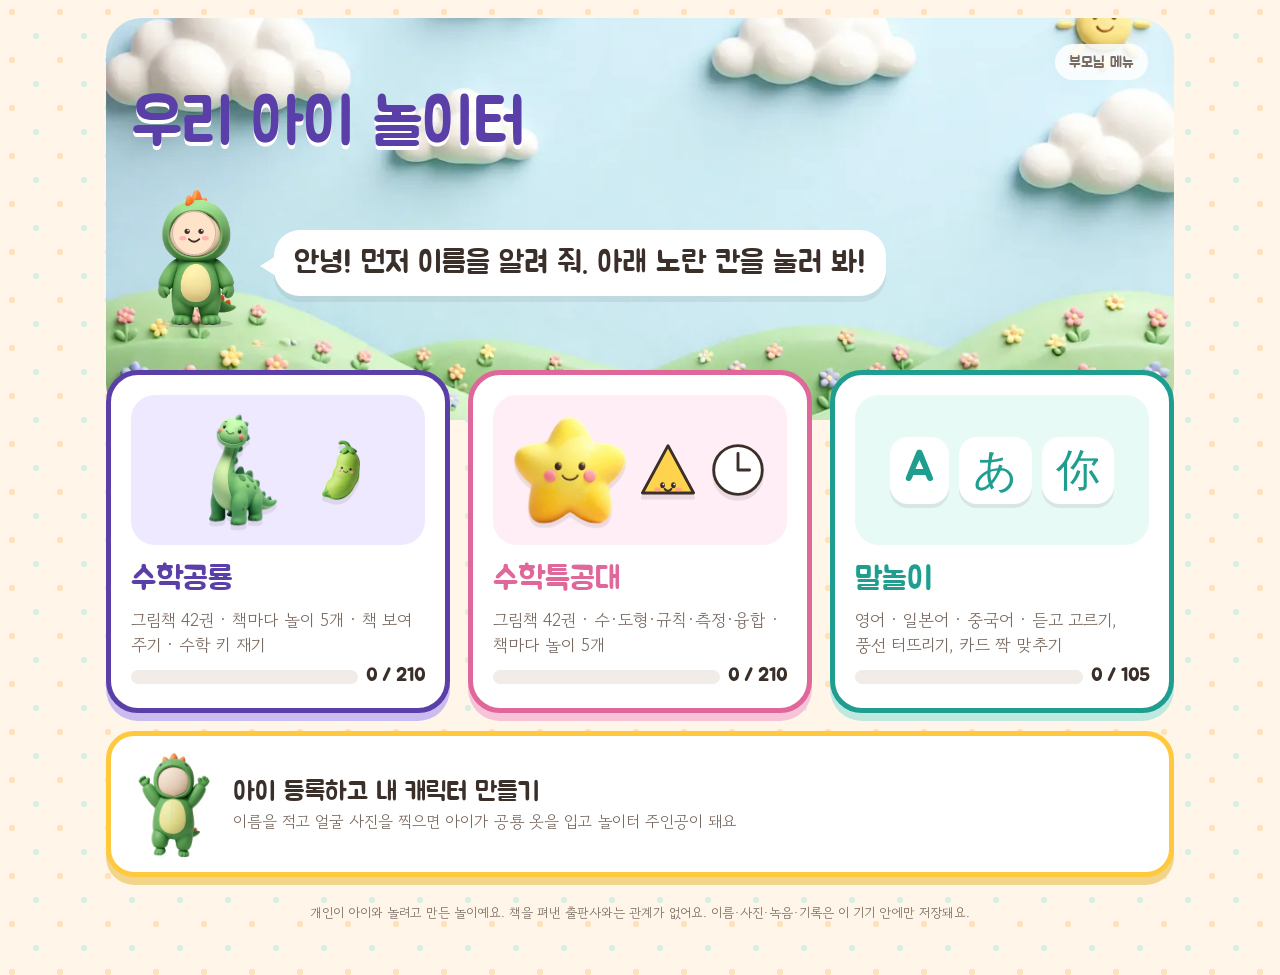
==== commit 31435b33: "아이 방: 얼굴 캐릭터 클레이 옷, 스티커·배지·공룡알, 놀이 시간 타이머, 부모님 메뉴(녹음·쪽지·기록), 생활 미션·타이머, 선생님 놀이, 색칠 그림 넣기, 자랑 카드, 손뼉·" ====
--- a/index.html
+++ b/index.html
@@ -26,6 +26,7 @@
 :root{--bg:#fff6e9;--ink:#3b2f2a;--soft:#7a6b62;--card:#fff;--accent:#5b3fa8;--sun:#ffc83d;
   --disp:"Jua","Apple SD Gothic Neo",sans-serif;--body:"Gowun Dodum","Apple SD Gothic Neo",sans-serif;color-scheme:light}
 *{box-sizing:border-box}
+[hidden]{display:none!important}
 html,body{margin:0;min-height:100%}
 body{background:var(--bg);background-image:radial-gradient(circle at 12px 12px,#ffe2b8 3px,transparent 3.5px),radial-gradient(circle at 36px 36px,#d8f0e4 3px,transparent 3.5px);background-size:48px 48px;color:var(--ink);font-family:var(--body);-webkit-tap-highlight-color:transparent}
 .wrap{max-width:1100px;margin:0 auto;padding:18px max(16px,env(safe-area-inset-left,0px)) 40px}
@@ -66,10 +67,42 @@
   .art{height:108px}.art .big{width:88px;height:88px}.art .sm{width:52px;height:52px}
   .card h2{font-size:26px}
 }
+
+.hbar{position:relative;z-index:2;display:flex;justify-content:flex-end;gap:8px;align-items:center;margin-bottom:4px}
+.hpar{font-family:var(--disp);font-size:15px;border:0;border-radius:999px;background:rgba(255,255,255,.85);padding:6px 14px;min-height:36px;color:var(--soft);cursor:pointer}
+.pet{flex:none;border:0;background:none;padding:0;display:flex;flex-direction:column;align-items:center;font-family:var(--disp);font-size:15px;color:var(--ink);cursor:pointer;margin-bottom:28px}
+.pet img{width:84px;height:84px;animation:bob 2.6s ease-in-out infinite .3s;filter:drop-shadow(0 5px 0 rgba(0,0,0,.08))}
+.pet span{background:rgba(255,255,255,.85);border-radius:999px;padding:0 10px}
+.nokid{display:flex;align-items:center;gap:14px;margin-top:18px;background:#fff;border:5px solid var(--sun);border-radius:28px;padding:14px 18px;color:var(--ink);text-decoration:none;box-shadow:0 8px 0 #f0d58a}
+.nokid img{width:90px;height:108px;object-fit:contain}.nokid b{font-family:var(--disp);font-weight:400;font-size:26px;display:block}.nokid small{font-size:16px;color:var(--soft);word-break:keep-all}
+.sec{font-family:var(--disp);font-weight:400;font-size:28px;margin:30px 4px 10px;color:var(--accent)}
+.today,.treasure{display:grid;grid-template-columns:repeat(auto-fit,minmax(min(100%,320px),1fr));gap:14px}
+.tile{background:#fff;border-radius:26px;padding:16px;box-shadow:0 6px 0 rgba(59,47,42,.07);text-align:left;color:var(--ink);font-family:var(--body);border:0}
+.tt{font-family:var(--disp);font-weight:400;font-size:22px;display:block}.tt small{font-size:15px;color:var(--soft)}
+.mission p{font-family:var(--disp);font-size:24px;margin:8px 0 2px;word-break:keep-all}.mission>small{color:var(--soft);font-size:14px}
+.mission.done{background:#effaf3}.mission.done p::after{content:" ✓";color:#2fa36b}
+.trow{display:flex;gap:8px;margin-top:10px}.tb{white-space:nowrap;min-height:46px;border:0;border-radius:999px;padding:8px 18px;font-family:var(--disp);font-size:19px;background:#f4efff;color:var(--ink);cursor:pointer}.tb.main{background:var(--sun);box-shadow:0 4px 0 #d9a21a}.tb:disabled{opacity:.45}
+.lgrid{display:grid;grid-template-columns:repeat(4,1fr);gap:6px;margin-top:8px}
+.lgrid button{white-space:nowrap;border:0;background:#f6f2ff;border-radius:18px;padding:8px 2px;font-family:var(--disp);font-size:15px;color:var(--ink);display:flex;flex-direction:column;align-items:center;gap:2px;cursor:pointer;min-height:44px}.lgrid img{width:48px;height:48px}
+.act{display:flex;align-items:center;gap:12px;cursor:pointer}.act img{width:72px;height:72px}.act small{color:var(--soft);font-size:15px}
+.act:active,.lgrid button:active{transform:translateY(3px)}
+.eggbox{display:flex;align-items:center;gap:12px}.eggbox img{width:96px;height:96px}.eggbox>div{flex:1}.eggbox .rbar{width:100%}.eggbox small{color:var(--soft);font-size:14px}
+.cal{display:grid;grid-template-columns:repeat(7,1fr);gap:4px;margin-top:8px}
+.cal span{aspect-ratio:1;border-radius:10px;background:#f6f3ef;font-size:12px;display:flex;align-items:center;justify-content:center;color:#b8aea6;position:relative}
+.cal span.on{background:#fff4cf;color:var(--ink)}.cal span.on::after{content:"";position:absolute;inset:2px;background:url(art/star.webp) center/contain no-repeat;opacity:.9}
+.cal span.now{outline:2px solid var(--accent)}.cal span.x{background:none}
+.badges{display:grid;grid-template-columns:repeat(auto-fill,minmax(64px,1fr));gap:8px;margin-top:8px}
+.badges div{display:flex;flex-direction:column;align-items:center;font-size:12px;text-align:center;word-break:keep-all;color:var(--soft)}
+.badges .rbadge{width:56px;height:56px}.badges .rbadge img{width:36px;height:36px}.badges .no .rbadge{background:#f1ece7;filter:grayscale(1);opacity:.45}
+.albumgrid{display:grid;grid-template-columns:repeat(auto-fill,minmax(52px,1fr));gap:6px;margin-top:8px}
+.albumgrid img{width:100%;aspect-ratio:1;border-radius:50%;background:#fff8e6;padding:4px}.albumgrid img.no{filter:brightness(0);opacity:.08;background:#000}
+.album{grid-column:1/-1}
+@media (max-width:520px){.pet img{width:64px;height:64px}.pet{margin-bottom:18px}.lgrid img{width:40px;height:40px}.sec{font-size:24px;margin-top:24px}}
 @media (prefers-reduced-motion:reduce){*{animation:none!important}}
 /* 캐릭터 */
 [data-buddy]{display:inline-block;line-height:0}
 .av{width:100%;height:100%;overflow:visible}
+.s-cheer{display:none}.av.pose-cheer .s-cheer,.av.pose-crown .s-cheer{display:inline}.av.pose-cheer .s-idle,.av.pose-crown .s-idle{display:none}
 .av .fx>g{opacity:0;transition:opacity .2s}
 .av .jumper,.av .head,.av .armL,.av .armR,.av .whole,.av .tail{transform-box:view-box;transition:transform .25s cubic-bezier(.3,1.5,.5,1)}
 .av .jumper{transform-origin:100px 230px;animation:breathe 2.6s ease-in-out infinite}
@@ -153,11 +186,105 @@
 
 .bobble{animation:bobl 2.6s ease-in-out infinite;transform-box:view-box}
 @keyframes bobl{50%{transform:translateY(-14px)}}
-.sky{background:#cfeeff url(art/bg_hub.webp?v=1795570653) center bottom/cover}.sky::after,.cloud{display:none}</style>
+.sky{background:#cfeeff url(art/bg_hub.webp?v=1795570653) center bottom/cover}.sky::after,.cloud{display:none}/* ---------- 내 방 공통 (겹쳐 뜨는 창·알림·스티커·타이머) ---------- */
+.rov{position:fixed;inset:0;background:rgba(40,30,60,.45);display:flex;align-items:center;justify-content:center;padding:max(12px,env(safe-area-inset-top,0px)) 12px max(12px,env(safe-area-inset-bottom,0px));opacity:0;transition:opacity .2s;overflow-y:auto;-webkit-overflow-scrolling:touch}
+.rov.on{opacity:1}
+.rbox{position:relative;background:#fff;border-radius:32px;padding:26px 22px 22px;width:min(560px,100%);max-height:100%;overflow-y:auto;text-align:center;box-shadow:0 12px 0 rgba(0,0,0,.12);transform:scale(.92);transition:transform .25s cubic-bezier(.3,1.5,.5,1);font-family:var(--body);color:var(--ink)}
+.rov.on .rbox{transform:scale(1)}
+.rbox h2{font-family:var(--disp);font-weight:400;font-size:clamp(28px,6vw,40px);margin:4px 0 8px;color:var(--accent);word-break:keep-all}
+.rbox h3{font-family:var(--disp);font-weight:400;font-size:22px;margin:16px 0 6px;text-align:left}
+.rbox p{font-size:19px;margin:6px 0 12px;word-break:keep-all}
+.rx{position:absolute;right:12px;top:12px;min-height:40px;padding:6px 14px;border-radius:999px;background:#f1ece7;font-family:var(--disp);font-size:17px;border:0;color:var(--ink);cursor:pointer;z-index:2}
+.rrow{display:flex;gap:10px;justify-content:center;flex-wrap:wrap;margin-top:10px}.rrow.left{justify-content:flex-start}
+.rpill{display:inline-flex;align-items:center;justify-content:center;min-height:48px;font-family:var(--disp);font-size:22px;border-radius:999px;padding:10px 22px;background:#f4efff;color:var(--ink);border:0;box-shadow:0 4px 0 #d9cff3;text-decoration:none;cursor:pointer}
+.rpill.main{background:var(--sun);box-shadow:0 4px 0 #d9a21a}.rpill.ghost{background:#f1ece7;box-shadow:none;font-size:18px}
+.rpill:active{transform:translateY(3px);box-shadow:0 1px 0 rgba(0,0,0,.1)}
+.rmini{min-height:40px;padding:6px 12px;border-radius:14px;border:0;background:#f4efff;font-family:var(--disp);font-size:16px;color:var(--ink);cursor:pointer}.rmini:disabled{opacity:.35}
+.rnote2{font-size:15px!important;color:var(--soft);text-align:left;word-break:keep-all}
+.rbig{width:min(240px,60vw);height:auto}
+.rwig{animation:rwig .5s ease-in-out 5}
+@keyframes rwig{25%{transform:rotate(-8deg) scale(1.05)}75%{transform:rotate(8deg) scale(1.05)}}
+.rsnore{animation:rsnore 3s ease-in-out infinite}
+@keyframes rsnore{50%{transform:scale(1.04,.97)}}
+.rburst{position:absolute;inset:0;background:repeating-conic-gradient(from 0deg,rgba(255,200,61,.18) 0 10deg,transparent 10deg 20deg);border-radius:32px;animation:rspin 8s linear infinite;pointer-events:none}
+@keyframes rspin{to{transform:rotate(360deg)}}
+.rtoast{position:fixed;left:50%;bottom:max(20px,env(safe-area-inset-bottom,0px));transform:translate(-50%,140%);display:flex;align-items:center;gap:12px;background:#fff;border-radius:24px;padding:10px 18px 10px 10px;box-shadow:0 8px 24px rgba(0,0,0,.18);transition:transform .35s cubic-bezier(.3,1.4,.5,1);max-width:calc(100% - 24px);font-family:var(--disp);color:var(--ink)}
+.rtoast.on{transform:translate(-50%,0)}
+.rtoast b{display:block;font-weight:400;font-size:22px}.rtoast small{display:block;font-family:var(--body);font-size:15px;color:var(--soft)}
+.rtoast .rti{width:52px;height:52px}
+.rbadge{width:62px;height:62px;flex:none;border-radius:50%;background:radial-gradient(circle,#fff6d0 55%,#ffc83d 56% 70%,#f0a91a 71%);display:flex;align-items:center;justify-content:center}.rbadge img{width:42px;height:42px}
+.rstk{display:flex;flex-direction:column;align-items:center;gap:2px;font-family:var(--disp)}
+.rstk img{width:96px;height:96px;background:#fff;border-radius:50%;border:5px dashed #ffc83d;padding:6px;animation:rstk .7s cubic-bezier(.3,1.6,.5,1)}
+.rstk b{font-weight:400;font-size:20px}
+.rstk.small{flex-direction:row;gap:10px}.rstk.small img{width:56px;height:56px;border-width:3px;padding:3px}
+@keyframes rstk{from{transform:scale(0) rotate(-180deg)}}
+.dreward{display:flex;gap:16px;align-items:center;justify-content:center;flex-wrap:wrap}
+.regg{display:flex;align-items:center;gap:10px;background:#fff;border-radius:24px;padding:8px 16px 8px 8px;font-family:var(--disp);text-align:left}
+.regg img{width:70px;height:70px}.regg b{font-weight:400;font-size:20px;display:block}.regg small{font-family:var(--body);font-size:14px;color:var(--soft)}
+.rbar{display:block;width:150px;height:12px;background:#f1ece7;border-radius:999px;overflow:hidden;margin:3px 0}.rbar>i{display:block;height:100%;background:linear-gradient(90deg,#6ccb8f,#2fa36b);border-radius:999px}
+/* 부모님 확인 */
+.rin{font-family:var(--disp);font-size:40px;min-height:58px;border-radius:18px;background:#f6f2ff;margin:0 auto 12px;width:140px;line-height:58px}
+.rpad{display:grid;grid-template-columns:repeat(3,1fr);gap:8px;max-width:300px;margin:0 auto}
+.rpad button{min-height:56px;border-radius:16px;border:0;background:#f4efff;font-family:var(--disp);font-size:24px;color:var(--ink);cursor:pointer}
+.rshake{animation:rshake .4s}@keyframes rshake{25%{transform:translateX(-8px)}75%{transform:translateX(8px)}}
+/* 부모 메뉴 */
+.parent .rbox{text-align:left}
+.parent details{border-top:2px dashed #eee;padding:10px 0}
+.parent summary{font-family:var(--disp);font-size:22px;cursor:pointer;min-height:40px;display:flex;align-items:center}
+.rseg{display:flex;flex-wrap:wrap;gap:6px}.rseg button{min-height:44px;padding:6px 14px;border-radius:999px;border:0;background:#f1ece7;font-family:var(--disp);font-size:18px;color:var(--ink);cursor:pointer}.rseg button.on{background:var(--accent);color:#fff}
+.rrec{display:flex;align-items:center;gap:6px;padding:8px 0;border-bottom:1px solid #f3f0ec;flex-wrap:wrap}.rrec>span{flex:1;min-width:150px}.rrec b{font-family:var(--disp);font-weight:400;font-size:19px;display:block}.rrec small{color:var(--soft);font-size:14px}
+.rrec.have b::after{content:" ✓";color:#2fa36b}.rrec.on .rec{background:#e05252;color:#fff}
+.rnoteform{display:flex;gap:6px;flex-wrap:wrap}.rnoteform select,.rnoteform input{font:inherit;font-size:17px;padding:8px 10px;border-radius:12px;border:2px solid #eee;min-height:44px}.rnoteform input{flex:1;min-width:160px}
+.rmemo{background:#fff8e6;border-radius:18px;padding:12px 14px;margin:6px 0}.rmemo>b{font-family:var(--disp);font-weight:400;font-size:19px}.rmemo p{font-size:16px;margin:4px 0}.rtip{color:var(--soft)}
+.rday{display:flex;align-items:center;gap:8px;font-size:15px;margin:4px 0}.rday span{width:64px;flex:none}.rday .rbar{flex:1;width:auto}.rday b{font-weight:400;width:120px;text-align:right;flex:none}
+.rnote{background:#fff8e6;border-radius:20px;padding:14px;margin:6px 0 10px}.rnote b{font-family:var(--disp);font-weight:400;font-size:24px;color:#e0679a}.rnote p{font-size:22px}
+/* 콕 찌르기 */
+.rtickle{animation:rtk .6s ease-in-out}
+@keyframes rtk{20%{transform:rotate(-10deg) scale(1.06)}40%{transform:rotate(9deg) scale(.96)}60%{transform:rotate(-6deg)}80%{transform:rotate(4deg)}}
+.rpuff{position:fixed;font-family:var(--disp);font-size:34px;color:#8a6d3b;background:radial-gradient(circle,#f3e6b8 40%,rgba(243,230,184,0) 70%);padding:18px 22px;border-radius:50%;pointer-events:none;animation:rpuff 1.3s ease-out forwards}
+@keyframes rpuff{from{transform:scale(.3);opacity:1}to{transform:scale(1.6) translate(20px,-30px);opacity:0}}
+/* 춤 파티 */
+.party .rbox{background:#2b1f4d;color:#fff;overflow:hidden}.party .rbox h2{color:#ffd34d}
+.rdisco i{position:absolute;width:160px;height:160px;border-radius:50%;filter:blur(30px);opacity:.7;animation:rdisco 1s ease-in-out infinite alternate}
+.rdisco i:nth-child(1){background:#ff5fa2;left:-20px;top:-20px}.rdisco i:nth-child(2){background:#5bb8f2;right:-20px;top:20px;animation-delay:.25s}.rdisco i:nth-child(3){background:#ffd34d;left:30%;bottom:-40px;animation-delay:.5s}.rdisco i:nth-child(4){background:#6ccb8f;right:20%;bottom:10px;animation-delay:.75s}
+@keyframes rdisco{to{transform:translate(30px,20px) scale(1.3)}}
+.rdance{width:190px;height:228px;margin:0 auto;position:relative;animation:rdance .5s ease-in-out infinite alternate}
+@keyframes rdance{from{transform:rotate(-12deg) translateY(0)}to{transform:rotate(12deg) translateY(-18px)}}
+/* 손뼉·말 대답 */
+.rclap{font-size:80px;line-height:1;animation:rwig .5s ease-in-out infinite}
+.rcount{font-family:var(--disp);font-size:96px;color:var(--accent);line-height:1.1}
+.rpopn{animation:rpopn .3s}@keyframes rpopn{50%{transform:scale(1.4)}}
+/* 선생님 놀이 */
+.rplate{min-height:200px;border-radius:50%/40%;background:radial-gradient(ellipse,#fff 55%,#f1ece7 56% 64%,#e6ded5 65%);display:flex;flex-wrap:wrap;align-content:center;justify-content:center;gap:4px;padding:30px 40px;margin:8px 0}
+.rplate img{width:56px;height:56px;animation:rstk .4s cubic-bezier(.3,1.6,.5,1)}
+.rnums{display:grid;grid-template-columns:repeat(5,1fr);gap:8px;margin-top:8px}
+.rnum{min-height:60px;border-radius:18px;border:0;background:#f4efff;font-family:var(--disp);font-size:30px;color:var(--ink);cursor:pointer}.rnum.good{background:#c9f0d8}.rnum.bad{background:#ffd6d6}
+/* 생활 타이머 */
+.rring{--f:1;position:relative;width:min(260px,64vw);aspect-ratio:1;margin:6px auto;border-radius:50%;background:conic-gradient(var(--sun) calc(var(--f)*360deg),#f1ece7 0);display:flex;align-items:center;justify-content:center}
+.rring::before{content:"";position:absolute;inset:16px;border-radius:50%;background:#fff}
+.rring img{position:relative;width:52%;height:auto;animation:rwig 1s ease-in-out infinite}
+.rring b{position:absolute;bottom:18%;font-family:var(--disp);font-weight:400;font-size:30px}
+.rring.rdone{background:conic-gradient(#6ccb8f 360deg,#6ccb8f 0)}
+.rstep{font-family:var(--disp);font-size:clamp(24px,5vw,32px)!important;color:var(--accent);min-height:1.4em}
+.rlifebud{width:110px;height:132px;margin:0 auto;animation:rdance .6s ease-in-out infinite alternate}
+/* 색칠 */
+.rgrid{display:grid;grid-template-columns:repeat(auto-fill,minmax(76px,1fr));gap:8px;margin-top:10px}
+.rcell{aspect-ratio:1;border-radius:16px;border:3px solid #eee;background:#fff;padding:6px;cursor:pointer}.rcell img{width:100%;height:100%;object-fit:contain}.rcell.have{border-color:#6ccb8f;background:#f0fbf4}
+.rcrop{width:min(360px,100%);height:auto;aspect-ratio:1;border-radius:18px;touch-action:none;background:#eee}
+.rrng{display:flex;align-items:center;gap:8px;justify-content:center;font-size:16px;color:var(--soft)}.rrng input{width:180px}
+.rprev{display:flex;justify-content:center}.rprev img{width:96px;height:96px;background:repeating-conic-gradient(#eee 0 25%,#fff 0 50%) 0/16px 16px;border-radius:14px}
+.rcard{width:min(320px,80%);border-radius:18px;box-shadow:0 6px 18px rgba(0,0,0,.15)}
+/* 남은 놀이 시간 */
+.tgauge{--f:1;display:inline-flex;align-items:center;gap:6px;font-family:var(--disp);font-size:16px;background:#fff;border-radius:999px;padding:4px 12px 4px 6px;min-height:36px}
+.tgauge i{width:56px;height:12px;border-radius:999px;background:linear-gradient(90deg,#ffc83d calc(var(--f)*100%),#eee 0);display:block}
+.tgauge::before{content:"";width:22px;height:22px;background:url(art/sun.webp) center/contain no-repeat}
+@media (prefers-reduced-motion:reduce){.rov *{animation:none!important}}
+</style>
 <div class="wrap">
   <div class="sky"><i class="cloud c1"></i><i class="cloud c2"></i>
-    <h1>우리 아이 놀이터</h1>
-    <div class="hello"><div class="bud" id="bud"></div><p class="say" id="say">안녕! 오늘은 뭐 하고 놀까?</p></div>
+    <div class="hbar"><span class="tgauge" data-tgauge hidden><i></i><b></b></span><button class="hpar" type="button" data-parent>부모님 메뉴</button></div>
+    <h1 id="htitle">우리 아이 놀이터</h1>
+    <div class="hello"><div class="bud" id="bud" data-buddy></div><button class="pet rpoke" id="pet" type="button" aria-label="내 공룡알"><img id="petimg" src="art/egg.webp" alt=""><span id="petname">공룡알</span></button><p class="say" id="say">안녕! 오늘은 뭐 하고 놀까?</p></div>
   </div>
   <div class="cards">
     <a class="card" href="mathdino.html" style="--c:#5b3fa8;--sh:#cbbcf0;--tint:#efe9ff" data-key="prog" data-max="210">
@@ -170,9 +297,36 @@
       <div class="art"><div class="letters"><span>A</span><span>あ</span><span>你</span></div></div>
       <h2>말놀이</h2><p>영어 · 일본어 · 중국어 · 듣고 고르기, 풍선 터뜨리기, 카드 짝 맞추기</p><div class="prog"><span class="bar"><i></i></span><b></b></div></a>
   </div>
-  <p class="foot">개인이 아이와 놀려고 만든 놀이예요. 책을 펴낸 출판사와는 관계가 없어요. 이름·사진·기록은 이 기기 안에만 저장돼요.</p>
+  <a id="nokid" class="nokid" href="mathdino.html#kids" hidden><img src="art/suit_cheer.webp" alt=""><span><b>아이 등록하고 내 캐릭터 만들기</b><small>이름을 적고 얼굴 사진을 찍으면 아이가 공룡 옷을 입고 놀이터 주인공이 돼요</small></span></a>
+  <div id="kidstuff">
+  <h2 class="sec">오늘 할 일</h2>
+  <div class="today">
+    <div class="tile mission"><b class="tt">오늘의 생활 미션</b><p id="mtext"></p><small id="marea"></small><div class="trow"><button id="mhear" type="button" class="tb">들어 보기</button><button id="mdone" type="button" class="tb main">했어요!</button></div></div>
+    <div class="tile life"><b class="tt">생활 타이머</b><div class="lgrid"><button type="button" data-life="brush"><img src="art/toothbrush.webp" alt="">양치 2분</button><button type="button" data-life="tidy"><img src="art/toybox.webp" alt="">정리 5분</button><button type="button" data-life="wash"><img src="art/heart.webp" alt="">손 씻기</button><button type="button" data-life="wait"><img src="art/sun.webp" alt="">기다리기</button></div></div>
+    <button class="tile act" id="teach" type="button"><img src="art/pencil.webp" alt=""><span><b class="tt">내가 선생님!</b><small>엄마 아빠한테 문제 내기</small></span></button>
+    <button class="tile act" id="color" type="button"><img src="art/flower.webp" alt=""><span><b class="tt">색칠 그림 넣기</b><small>내가 색칠한 그림이 놀이에 나와요</small></span></button>
+  </div>
+  <h2 class="sec">내 보물</h2>
+  <div class="treasure">
+    <div class="tile eggbox"><img id="eggimg" src="art/egg.webp" alt=""><div><b class="tt" id="eggname">공룡알</b><i class="rbar"><i id="eggbar"></i></i><small id="egghint"></small></div></div>
+    <div class="tile stampbox"><b class="tt">이번 달 도장 <small id="streak"></small></b><div id="cal" class="cal"></div></div>
+    <div class="tile badgebox"><b class="tt">배지 <small id="bcount"></small></b><div id="badges" class="badges"></div></div>
+    <div class="tile album"><b class="tt">스티커 앨범 <small id="scount"></small></b><div id="album" class="albumgrid"></div></div>
+  </div>
+  </div>
+  <p class="foot">개인이 아이와 놀려고 만든 놀이예요. 책을 펴낸 출판사와는 관계가 없어요. 이름·사진·녹음·기록은 이 기기 안에만 저장돼요.</p>
 </div>
-<svg width="0" height="0" style="position:absolute" aria-hidden="true"><defs><symbol id="g-apple" viewBox="0 0 100 100"><image href="art/apple.webp?v=1795570146" x="0" y="0" width="100" height="100"/></symbol><symbol id="g-star" viewBox="0 0 100 100"><image href="art/star.webp?v=1795570217" x="0" y="0" width="100" height="100"/></symbol><symbol id="g-fish" viewBox="0 0 100 100"><image href="art/fish.webp?v=1795570183" x="0" y="0" width="100" height="100"/></symbol><symbol id="g-carrot" viewBox="0 0 100 100"><image href="art/carrot.webp?v=1795570165" x="0" y="0" width="100" height="100"/></symbol><symbol id="g-ball" viewBox="0 0 100 100"><image href="art/ball.webp?v=1795570147" x="0" y="0" width="100" height="100"/></symbol><symbol id="g-ghost" viewBox="0 0 100 100"><image href="art/ghost.webp?v=1795570187" x="0" y="0" width="100" height="100"/></symbol><symbol id="g-bean" viewBox="0 0 100 100"><image href="art/bean.webp?v=1795570153" x="0" y="0" width="100" height="100"/></symbol><symbol id="g-mosquito" viewBox="0 0 100 100"><image href="art/mosquito.webp?v=1795570199" x="0" y="0" width="100" height="100"/></symbol><symbol id="g-strawberry" viewBox="0 0 100 100"><image href="art/strawberry.webp?v=1795570219" x="0" y="0" width="100" height="100"/></symbol><symbol id="g-heart" viewBox="0 0 100 100"><image href="art/heart.webp?v=1795570190" x="0" y="0" width="100" height="100"/></symbol><symbol id="g-flower" viewBox="0 0 100 100"><image href="art/flower.webp?v=1795570185" x="0" y="0" width="100" height="100"/></symbol><symbol id="g-shell" viewBox="0 0 100 100"><image href="art/shell.webp?v=1795570208" x="0" y="0" width="100" height="100"/></symbol><symbol id="g-cookie" viewBox="0 0 100 100"><image href="art/cookie.webp?v=1795570173" x="0" y="0" width="100" height="100"/></symbol><symbol id="g-balloon" viewBox="0 0 100 100"><image href="art/balloon.webp?v=1795570149" x="0" y="0" width="100" height="100"/></symbol><symbol id="g-dino" viewBox="0 0 100 100"><image href="art/dino.webp?v=1795570176" x="0" y="0" width="100" height="100"/></symbol><symbol id="g-house" viewBox="0 0 100 100"><image href="art/house.webp?v=1795570191" x="0" y="0" width="100" height="100"/></symbol><symbol id="g-car" viewBox="0 0 100 100"><image href="art/car.webp?v=1795570164" x="0" y="0" width="100" height="100"/></symbol><symbol id="g-cupcake" viewBox="0 0 100 100"><image href="art/cupcake.webp?v=1795570174" x="0" y="0" width="100" height="100"/></symbol><symbol id="g-tree" viewBox="0 0 100 100"><image href="art/tree.webp?v=1795570223" x="0" y="0" width="100" height="100"/></symbol><symbol id="g-dog" viewBox="0 0 100 100"><image href="art/dog.webp?v=1795570177" x="0" y="0" width="100" height="100"/></symbol><symbol id="g-sun" viewBox="0 0 100 100"><image href="art/sun.webp?v=1795570220" x="0" y="0" width="100" height="100"/></symbol><symbol id="g-moon" viewBox="0 0 100 100"><image href="art/moon.webp?v=1795570197" x="0" y="0" width="100" height="100"/></symbol><symbol id="g-bowl" viewBox="0 0 100 100"><image href="art/bowl.webp?v=1795570159" x="0" y="0" width="100" height="100"/></symbol><symbol id="g-brush" viewBox="0 0 100 100"><image href="art/brush.webp?v=1795570162" x="0" y="0" width="100" height="100"/></symbol><symbol id="g-book" viewBox="0 0 100 100"><image href="art/book.webp?v=1795570648" x="0" y="0" width="100" height="100"/></symbol><symbol id="g-grape" viewBox="0 0 100 100"><image href="art/grape.webp?v=1795570188" x="0" y="0" width="100" height="100"/></symbol><symbol id="g-rock" viewBox="0 0 100 100"><image href="art/rock.webp?v=1795570205" x="0" y="0" width="100" height="100"/></symbol><symbol id="g-feather" viewBox="0 0 100 100"><image href="art/feather.webp?v=1795570182" x="0" y="0" width="100" height="100"/></symbol><symbol id="g-leaf" viewBox="0 0 100 100"><image href="art/leaf.webp?v=1795570193" x="0" y="0" width="100" height="100"/></symbol><symbol id="g-melon" viewBox="0 0 100 100"><image href="art/melon.webp?v=1795570194" x="0" y="0" width="100" height="100"/></symbol><symbol id="g-box" viewBox="0 0 100 100"><image href="art/box.webp?v=1795570650" x="0" y="0" width="100" height="100"/></symbol><symbol id="g-sprout" viewBox="0 0 100 100"><image href="art/sprout.webp?v=1795570214" x="0" y="0" width="100" height="100"/></symbol><symbol id="g-seed" viewBox="0 0 100 100"><image href="art/seed.webp?v=1795570653" x="0" y="0" width="100" height="100"/></symbol><symbol id="g-sock" viewBox="0 0 100 100"><image href="art/sock.webp?v=1795570211" x="0" y="0" width="100" height="100"/></symbol><symbol id="g-coin" viewBox="0 0 100 100"><g fill="none" stroke="#3b2f2a" stroke-width="4.5" stroke-linejoin="round" stroke-linecap="round"><circle fill="#ffd84d" cx="50" cy="50" r="42"/><circle fill="#ffd84d" cx="50" cy="50" r="34"/><text x="50" y="58" text-anchor="middle" font-size="22" font-weight="900" fill="#222" stroke="none">100</text></g></symbol><symbol id="g-basket" viewBox="0 0 100 100"><image href="art/basket.webp?v=1795570152" x="0" y="0" width="100" height="100"/></symbol><symbol id="g-bear" viewBox="0 0 100 100"><image href="art/bear.webp?v=1795570155" x="0" y="0" width="100" height="100"/></symbol><symbol id="g-cat" viewBox="0 0 100 100"><image href="art/cat.webp?v=1795570167" x="0" y="0" width="100" height="100"/></symbol><symbol id="g-rabbit" viewBox="0 0 100 100"><image href="art/rabbit.webp?v=1795570202" x="0" y="0" width="100" height="100"/></symbol><symbol id="g-chick" viewBox="0 0 100 100"><image href="art/chick.webp?v=1795570170" x="0" y="0" width="100" height="100"/></symbol><symbol id="g-duck" viewBox="0 0 100 100"><image href="art/duck.webp?v=1795570179" x="0" y="0" width="100" height="100"/></symbol><symbol id="g-egg" viewBox="0 0 100 100"><image href="art/egg.webp?v=1795570651" x="0" y="0" width="100" height="100"/></symbol><symbol id="g-pencil" viewBox="0 0 100 100"><image href="art/pencil.webp?v=1795570200" x="0" y="0" width="100" height="100"/></symbol><symbol id="g-spoon" viewBox="0 0 100 100"><image href="art/spoon.webp?v=1795570213" x="0" y="0" width="100" height="100"/></symbol><symbol id="g-bed" viewBox="0 0 100 100"><image href="art/bed.webp?v=1795570156" x="0" y="0" width="100" height="100"/></symbol><symbol id="g-clock" viewBox="0 0 100 100"><g fill="none" stroke="#3b2f2a" stroke-width="4.5" stroke-linejoin="round" stroke-linecap="round"><circle fill="#ffffff" cx="50" cy="50" r="38"/><path d="M50 50L50 24M50 50L68 50"/></g></symbol><symbol id="g-toy" viewBox="0 0 100 100"><image href="art/toy.webp?v=1795570222" x="0" y="0" width="100" height="100"/></symbol><symbol id="g-milk" viewBox="0 0 100 100"><image href="art/milk.webp?v=1795570196" x="0" y="0" width="100" height="100"/></symbol><symbol id="g-umbrella" viewBox="0 0 100 100"><image href="art/umbrella.webp?v=1795570226" x="0" y="0" width="100" height="100"/></symbol><symbol id="g-snowman" viewBox="0 0 100 100"><image href="art/snowman.webp?v=1795570209" x="0" y="0" width="100" height="100"/></symbol><symbol id="g-triangle" viewBox="0 0 100 100"><g fill="none" stroke="#3b2f2a" stroke-width="4.5" stroke-linejoin="round" stroke-linecap="round"><polygon fill="#ffd34d" points="50,12 90,86 10,86"/><g class="kf" stroke="none"><ellipse cx="41.5" cy="74.0" rx="3.6" ry="4.7" fill="#3b2f2a"/><ellipse cx="58.5" cy="74.0" rx="3.6" ry="4.7" fill="#3b2f2a"/><circle cx="42.8" cy="72.3" r="1.4" fill="#fff"/><circle cx="59.8" cy="72.3" r="1.4" fill="#fff"/><ellipse cx="33.8" cy="80.5" rx="5.2" ry="3.2" fill="#ff7f9e" opacity=".55"/><ellipse cx="66.2" cy="80.5" rx="5.2" ry="3.2" fill="#ff7f9e" opacity=".55"/><path d="M44.8 79.8 Q50.0 85.7 55.2 79.8" fill="none" stroke="#3b2f2a" stroke-width="3.4" stroke-linecap="round"/></g></g></symbol><symbol id="g-square" viewBox="0 0 100 100"><g fill="none" stroke="#3b2f2a" stroke-width="4.5" stroke-linejoin="round" stroke-linecap="round"><rect fill="#7cc4f5" x="14" y="14" width="72" height="72"/><g class="kf" stroke="none"><ellipse cx="40.2" cy="52.0" rx="4.2" ry="5.4" fill="#3b2f2a"/><ellipse cx="59.8" cy="52.0" rx="4.2" ry="5.4" fill="#3b2f2a"/><circle cx="41.8" cy="50.0" r="1.7" fill="#fff"/><circle cx="61.2" cy="50.0" r="1.7" fill="#fff"/><ellipse cx="31.2" cy="59.5" rx="6.0" ry="3.8" fill="#ff7f9e" opacity=".55"/><ellipse cx="68.8" cy="59.5" rx="6.0" ry="3.8" fill="#ff7f9e" opacity=".55"/><path d="M44.0 58.8 Q50.0 65.5 56.0 58.8" fill="none" stroke="#3b2f2a" stroke-width="3.9" stroke-linecap="round"/></g></g></symbol><symbol id="g-circle" viewBox="0 0 100 100"><g fill="none" stroke="#3b2f2a" stroke-width="4.5" stroke-linejoin="round" stroke-linecap="round"><circle fill="#ff7a6b" cx="50" cy="50" r="38"/><ellipse cx="32" cy="34" rx="7" ry="11" fill="#fff" opacity=".6" stroke="none" transform="rotate(-25 32 34)"/><g class="kf" stroke="none"><ellipse cx="40.2" cy="52.0" rx="4.2" ry="5.4" fill="#3b2f2a"/><ellipse cx="59.8" cy="52.0" rx="4.2" ry="5.4" fill="#3b2f2a"/><circle cx="41.8" cy="50.0" r="1.7" fill="#fff"/><circle cx="61.2" cy="50.0" r="1.7" fill="#fff"/><ellipse cx="31.2" cy="59.5" rx="6.0" ry="3.8" fill="#ff7f9e" opacity=".55"/><ellipse cx="68.8" cy="59.5" rx="6.0" ry="3.8" fill="#ff7f9e" opacity=".55"/><path d="M44.0 58.8 Q50.0 65.5 56.0 58.8" fill="none" stroke="#3b2f2a" stroke-width="3.9" stroke-linecap="round"/></g></g></symbol><symbol id="g-rect" viewBox="0 0 100 100"><g fill="none" stroke="#3b2f2a" stroke-width="4.5" stroke-linejoin="round" stroke-linecap="round"><rect fill="#7fd49c" x="8" y="28" width="84" height="44"/><g class="kf" stroke="none"><ellipse cx="42.2" cy="52.0" rx="3.4" ry="4.3" fill="#3b2f2a"/><ellipse cx="57.8" cy="52.0" rx="3.4" ry="4.3" fill="#3b2f2a"/><circle cx="43.4" cy="50.4" r="1.3" fill="#fff"/><circle cx="59.0" cy="50.4" r="1.3" fill="#fff"/><ellipse cx="35.0" cy="58.0" rx="4.8" ry="3.0" fill="#ff7f9e" opacity=".55"/><ellipse cx="65.0" cy="58.0" rx="4.8" ry="3.0" fill="#ff7f9e" opacity=".55"/><path d="M45.2 57.4 Q50.0 62.8 54.8 57.4" fill="none" stroke="#3b2f2a" stroke-width="3.1" stroke-linecap="round"/></g></g></symbol><symbol id="g-cherry" viewBox="0 0 100 100"><image href="art/cherry.webp?v=1795570168" x="0" y="0" width="100" height="100"/></symbol><symbol id="g-banana" viewBox="0 0 100 100"><image href="art/banana.webp?v=1795570150" x="0" y="0" width="100" height="100"/></symbol></defs></svg><script>/* ---------- 내 캐릭터: 아이 사진(만화풍 얼굴 + 공룡 옷) 또는 직접 그린 그림 ---------- */
+<svg width="0" height="0" style="position:absolute" aria-hidden="true"><defs><symbol id="g-apple" viewBox="0 0 100 100"><image href="art/apple.webp?v=1795570146" x="0" y="0" width="100" height="100"/></symbol><symbol id="g-star" viewBox="0 0 100 100"><image href="art/star.webp?v=1795570217" x="0" y="0" width="100" height="100"/></symbol><symbol id="g-fish" viewBox="0 0 100 100"><image href="art/fish.webp?v=1795570183" x="0" y="0" width="100" height="100"/></symbol><symbol id="g-carrot" viewBox="0 0 100 100"><image href="art/carrot.webp?v=1795570165" x="0" y="0" width="100" height="100"/></symbol><symbol id="g-ball" viewBox="0 0 100 100"><image href="art/ball.webp?v=1795570147" x="0" y="0" width="100" height="100"/></symbol><symbol id="g-ghost" viewBox="0 0 100 100"><image href="art/ghost.webp?v=1795570187" x="0" y="0" width="100" height="100"/></symbol><symbol id="g-bean" viewBox="0 0 100 100"><image href="art/bean.webp?v=1795570153" x="0" y="0" width="100" height="100"/></symbol><symbol id="g-mosquito" viewBox="0 0 100 100"><image href="art/mosquito.webp?v=1795570199" x="0" y="0" width="100" height="100"/></symbol><symbol id="g-strawberry" viewBox="0 0 100 100"><image href="art/strawberry.webp?v=1795570219" x="0" y="0" width="100" height="100"/></symbol><symbol id="g-heart" viewBox="0 0 100 100"><image href="art/heart.webp?v=1795570190" x="0" y="0" width="100" height="100"/></symbol><symbol id="g-flower" viewBox="0 0 100 100"><image href="art/flower.webp?v=1795570185" x="0" y="0" width="100" height="100"/></symbol><symbol id="g-shell" viewBox="0 0 100 100"><image href="art/shell.webp?v=1795570208" x="0" y="0" width="100" height="100"/></symbol><symbol id="g-cookie" viewBox="0 0 100 100"><image href="art/cookie.webp?v=1795570173" x="0" y="0" width="100" height="100"/></symbol><symbol id="g-balloon" viewBox="0 0 100 100"><image href="art/balloon.webp?v=1795570149" x="0" y="0" width="100" height="100"/></symbol><symbol id="g-dino" viewBox="0 0 100 100"><image href="art/dino.webp?v=1795570176" x="0" y="0" width="100" height="100"/></symbol><symbol id="g-house" viewBox="0 0 100 100"><image href="art/house.webp?v=1795570191" x="0" y="0" width="100" height="100"/></symbol><symbol id="g-car" viewBox="0 0 100 100"><image href="art/car.webp?v=1795570164" x="0" y="0" width="100" height="100"/></symbol><symbol id="g-cupcake" viewBox="0 0 100 100"><image href="art/cupcake.webp?v=1795570174" x="0" y="0" width="100" height="100"/></symbol><symbol id="g-tree" viewBox="0 0 100 100"><image href="art/tree.webp?v=1795570223" x="0" y="0" width="100" height="100"/></symbol><symbol id="g-dog" viewBox="0 0 100 100"><image href="art/dog.webp?v=1795570177" x="0" y="0" width="100" height="100"/></symbol><symbol id="g-sun" viewBox="0 0 100 100"><image href="art/sun.webp?v=1795570220" x="0" y="0" width="100" height="100"/></symbol><symbol id="g-moon" viewBox="0 0 100 100"><image href="art/moon.webp?v=1795570197" x="0" y="0" width="100" height="100"/></symbol><symbol id="g-bowl" viewBox="0 0 100 100"><image href="art/bowl.webp?v=1795570159" x="0" y="0" width="100" height="100"/></symbol><symbol id="g-brush" viewBox="0 0 100 100"><image href="art/brush.webp?v=1795570162" x="0" y="0" width="100" height="100"/></symbol><symbol id="g-book" viewBox="0 0 100 100"><image href="art/book.webp?v=1795570648" x="0" y="0" width="100" height="100"/></symbol><symbol id="g-grape" viewBox="0 0 100 100"><image href="art/grape.webp?v=1795570188" x="0" y="0" width="100" height="100"/></symbol><symbol id="g-rock" viewBox="0 0 100 100"><image href="art/rock.webp?v=1795570205" x="0" y="0" width="100" height="100"/></symbol><symbol id="g-feather" viewBox="0 0 100 100"><image href="art/feather.webp?v=1795570182" x="0" y="0" width="100" height="100"/></symbol><symbol id="g-leaf" viewBox="0 0 100 100"><image href="art/leaf.webp?v=1795570193" x="0" y="0" width="100" height="100"/></symbol><symbol id="g-melon" viewBox="0 0 100 100"><image href="art/melon.webp?v=1795570194" x="0" y="0" width="100" height="100"/></symbol><symbol id="g-box" viewBox="0 0 100 100"><image href="art/box.webp?v=1795570650" x="0" y="0" width="100" height="100"/></symbol><symbol id="g-sprout" viewBox="0 0 100 100"><image href="art/sprout.webp?v=1795570214" x="0" y="0" width="100" height="100"/></symbol><symbol id="g-seed" viewBox="0 0 100 100"><image href="art/seed.webp?v=1795570653" x="0" y="0" width="100" height="100"/></symbol><symbol id="g-sock" viewBox="0 0 100 100"><image href="art/sock.webp?v=1795570211" x="0" y="0" width="100" height="100"/></symbol><symbol id="g-coin" viewBox="0 0 100 100"><g fill="none" stroke="#3b2f2a" stroke-width="4.5" stroke-linejoin="round" stroke-linecap="round"><circle fill="#ffd84d" cx="50" cy="50" r="42"/><circle fill="#ffd84d" cx="50" cy="50" r="34"/><text x="50" y="58" text-anchor="middle" font-size="22" font-weight="900" fill="#222" stroke="none">100</text></g></symbol><symbol id="g-basket" viewBox="0 0 100 100"><image href="art/basket.webp?v=1795570152" x="0" y="0" width="100" height="100"/></symbol><symbol id="g-bear" viewBox="0 0 100 100"><image href="art/bear.webp?v=1795570155" x="0" y="0" width="100" height="100"/></symbol><symbol id="g-cat" viewBox="0 0 100 100"><image href="art/cat.webp?v=1795570167" x="0" y="0" width="100" height="100"/></symbol><symbol id="g-rabbit" viewBox="0 0 100 100"><image href="art/rabbit.webp?v=1795570202" x="0" y="0" width="100" height="100"/></symbol><symbol id="g-chick" viewBox="0 0 100 100"><image href="art/chick.webp?v=1795570170" x="0" y="0" width="100" height="100"/></symbol><symbol id="g-duck" viewBox="0 0 100 100"><image href="art/duck.webp?v=1795570179" x="0" y="0" width="100" height="100"/></symbol><symbol id="g-egg" viewBox="0 0 100 100"><image href="art/egg.webp?v=1795570651" x="0" y="0" width="100" height="100"/></symbol><symbol id="g-pencil" viewBox="0 0 100 100"><image href="art/pencil.webp?v=1795570200" x="0" y="0" width="100" height="100"/></symbol><symbol id="g-spoon" viewBox="0 0 100 100"><image href="art/spoon.webp?v=1795570213" x="0" y="0" width="100" height="100"/></symbol><symbol id="g-bed" viewBox="0 0 100 100"><image href="art/bed.webp?v=1795570156" x="0" y="0" width="100" height="100"/></symbol><symbol id="g-clock" viewBox="0 0 100 100"><g fill="none" stroke="#3b2f2a" stroke-width="4.5" stroke-linejoin="round" stroke-linecap="round"><circle fill="#ffffff" cx="50" cy="50" r="38"/><path d="M50 50L50 24M50 50L68 50"/></g></symbol><symbol id="g-toy" viewBox="0 0 100 100"><image href="art/toy.webp?v=1795570222" x="0" y="0" width="100" height="100"/></symbol><symbol id="g-milk" viewBox="0 0 100 100"><image href="art/milk.webp?v=1795570196" x="0" y="0" width="100" height="100"/></symbol><symbol id="g-umbrella" viewBox="0 0 100 100"><image href="art/umbrella.webp?v=1795570226" x="0" y="0" width="100" height="100"/></symbol><symbol id="g-snowman" viewBox="0 0 100 100"><image href="art/snowman.webp?v=1795570209" x="0" y="0" width="100" height="100"/></symbol><symbol id="g-triangle" viewBox="0 0 100 100"><g fill="none" stroke="#3b2f2a" stroke-width="4.5" stroke-linejoin="round" stroke-linecap="round"><polygon fill="#ffd34d" points="50,12 90,86 10,86"/><g class="kf" stroke="none"><ellipse cx="41.5" cy="74.0" rx="3.6" ry="4.7" fill="#3b2f2a"/><ellipse cx="58.5" cy="74.0" rx="3.6" ry="4.7" fill="#3b2f2a"/><circle cx="42.8" cy="72.3" r="1.4" fill="#fff"/><circle cx="59.8" cy="72.3" r="1.4" fill="#fff"/><ellipse cx="33.8" cy="80.5" rx="5.2" ry="3.2" fill="#ff7f9e" opacity=".55"/><ellipse cx="66.2" cy="80.5" rx="5.2" ry="3.2" fill="#ff7f9e" opacity=".55"/><path d="M44.8 79.8 Q50.0 85.7 55.2 79.8" fill="none" stroke="#3b2f2a" stroke-width="3.4" stroke-linecap="round"/></g></g></symbol><symbol id="g-square" viewBox="0 0 100 100"><g fill="none" stroke="#3b2f2a" stroke-width="4.5" stroke-linejoin="round" stroke-linecap="round"><rect fill="#7cc4f5" x="14" y="14" width="72" height="72"/><g class="kf" stroke="none"><ellipse cx="40.2" cy="52.0" rx="4.2" ry="5.4" fill="#3b2f2a"/><ellipse cx="59.8" cy="52.0" rx="4.2" ry="5.4" fill="#3b2f2a"/><circle cx="41.8" cy="50.0" r="1.7" fill="#fff"/><circle cx="61.2" cy="50.0" r="1.7" fill="#fff"/><ellipse cx="31.2" cy="59.5" rx="6.0" ry="3.8" fill="#ff7f9e" opacity=".55"/><ellipse cx="68.8" cy="59.5" rx="6.0" ry="3.8" fill="#ff7f9e" opacity=".55"/><path d="M44.0 58.8 Q50.0 65.5 56.0 58.8" fill="none" stroke="#3b2f2a" stroke-width="3.9" stroke-linecap="round"/></g></g></symbol><symbol id="g-circle" viewBox="0 0 100 100"><g fill="none" stroke="#3b2f2a" stroke-width="4.5" stroke-linejoin="round" stroke-linecap="round"><circle fill="#ff7a6b" cx="50" cy="50" r="38"/><ellipse cx="32" cy="34" rx="7" ry="11" fill="#fff" opacity=".6" stroke="none" transform="rotate(-25 32 34)"/><g class="kf" stroke="none"><ellipse cx="40.2" cy="52.0" rx="4.2" ry="5.4" fill="#3b2f2a"/><ellipse cx="59.8" cy="52.0" rx="4.2" ry="5.4" fill="#3b2f2a"/><circle cx="41.8" cy="50.0" r="1.7" fill="#fff"/><circle cx="61.2" cy="50.0" r="1.7" fill="#fff"/><ellipse cx="31.2" cy="59.5" rx="6.0" ry="3.8" fill="#ff7f9e" opacity=".55"/><ellipse cx="68.8" cy="59.5" rx="6.0" ry="3.8" fill="#ff7f9e" opacity=".55"/><path d="M44.0 58.8 Q50.0 65.5 56.0 58.8" fill="none" stroke="#3b2f2a" stroke-width="3.9" stroke-linecap="round"/></g></g></symbol><symbol id="g-rect" viewBox="0 0 100 100"><g fill="none" stroke="#3b2f2a" stroke-width="4.5" stroke-linejoin="round" stroke-linecap="round"><rect fill="#7fd49c" x="8" y="28" width="84" height="44"/><g class="kf" stroke="none"><ellipse cx="42.2" cy="52.0" rx="3.4" ry="4.3" fill="#3b2f2a"/><ellipse cx="57.8" cy="52.0" rx="3.4" ry="4.3" fill="#3b2f2a"/><circle cx="43.4" cy="50.4" r="1.3" fill="#fff"/><circle cx="59.0" cy="50.4" r="1.3" fill="#fff"/><ellipse cx="35.0" cy="58.0" rx="4.8" ry="3.0" fill="#ff7f9e" opacity=".55"/><ellipse cx="65.0" cy="58.0" rx="4.8" ry="3.0" fill="#ff7f9e" opacity=".55"/><path d="M45.2 57.4 Q50.0 62.8 54.8 57.4" fill="none" stroke="#3b2f2a" stroke-width="3.1" stroke-linecap="round"/></g></g></symbol><symbol id="g-cherry" viewBox="0 0 100 100"><image href="art/cherry.webp?v=1795570168" x="0" y="0" width="100" height="100"/></symbol><symbol id="g-banana" viewBox="0 0 100 100"><image href="art/banana.webp?v=1795570150" x="0" y="0" width="100" height="100"/></symbol></defs></svg><script>window.__STK=["apple", "ball", "balloon", "banana", "basket", "bean", "bear", "bed", "book", "bowl", "box", "brush", "car", "carrot", "cat", "cherry", "chick", "cookie", "cupcake", "dino", "dog", "duck", "egg", "feather", "fish", "flower", "ghost", "grape", "heart", "house", "leaf", "melon", "mic", "milk", "moon", "mosquito", "pencil", "rabbit", "rock", "seed", "shell", "snowman", "sock", "spoon", "sprout", "star", "strawberry", "sun", "toothbrush", "toy", "toybox", "tree", "trophy", "umbrella"];window.__LINE=["apple", "ball", "balloon", "banana", "basket", "bean", "bear", "bed", "book", "bowl", "box", "brush", "car", "carrot", "cat", "cherry", "chick", "cookie", "cupcake", "dino", "dog", "duck", "egg", "feather", "fish", "flower", "ghost", "grape", "heart", "house", "leaf", "melon", "milk", "moon", "mosquito", "pencil", "rabbit", "rock", "seed", "shell", "snowman", "sock", "spoon", "sprout", "star", "strawberry", "sun", "toy", "tree", "umbrella"];window.__ART_BG="art/bg_stage.webp?v=1795570653";</script>
+<script>
+var S={}; function talk(){}
+function jong(w){ w=String(w); var c=w.charCodeAt(w.length-1); if(c>=0xAC00&&c<=0xD7A3) return (c-0xAC00)%28!==0; return /[013678]$/.test(w); }
+function voc(n){ return n+(jong(n)?"아":"야"); }
+function curKid(){ try{ var o=JSON.parse(localStorage.getItem("mathdino-play-v2"))||{}; return (o.kids||[]).filter(function(x){ return x.id===o.cur; })[0]||null; }catch(e){ return null; } }
+function say(s){ hubSay(s); }
+function hubSay(s){ var c=clipFor(s); if(c){ clipPlay(c); return; } try{ speechSynthesis.cancel(); var u=new SpeechSynthesisUtterance(s); u.lang="ko-KR";
+  var vs=speechSynthesis.getVoices().filter(function(v){ return /^ko/i.test(v.lang); }), good=/yuna|유나|premium|enhanced|고급/i; vs.sort(function(a,b){ return (good.test(b.name)?1:0)-(good.test(a.name)?1:0); });
+  if(vs[0]) u.voice=vs[0]; u.rate=0.95; u.pitch=1.1; speechSynthesis.speak(u); }catch(e){} }
+/* ---------- 내 캐릭터: 아이 사진(만화풍 얼굴 + 공룡 옷) 또는 직접 그린 그림 ---------- */
 /* 사진과 그림은 이 기기 localStorage 에만 저장. 어디로도 보내지 않음. */
 var AVKEY="mathdino-av-";
 var SUITS=[["#7fd49c","#c8f0d4"],["#ffb067","#ffe2c4"],["#8fb8ff","#d6e6ff"],["#ff9ec7","#ffd9ea"],["#b79cff","#e5dbff"],["#ffd84d","#fff1b8"]];
@@ -184,6 +338,7 @@
 /* 기본 얼굴(사진이 없을 때) */
 var DEFFACE='data:image/svg+xml;utf8,'+encodeURIComponent('<svg xmlns="http://www.w3.org/2000/svg" viewBox="0 0 100 100"><rect width="100" height="100" fill="#ffe3c8"/><circle cx="34" cy="46" r="6" fill="#3b2f2a"/><circle cx="66" cy="46" r="6" fill="#3b2f2a"/><circle cx="36" cy="44" r="2" fill="#fff"/><circle cx="68" cy="44" r="2" fill="#fff"/><ellipse cx="24" cy="62" rx="8" ry="5" fill="#ffb3b3"/><ellipse cx="76" cy="62" rx="8" ry="5" fill="#ffb3b3"/><path d="M38 64 Q50 76 62 64" fill="none" stroke="#3b2f2a" stroke-width="4" stroke-linecap="round"/></svg>');
 var AVN=0;
+var SUITART={idle:"art/suit_idle.webp",cheer:"art/suit_cheer.webp"};
 /* 캐릭터 SVG 문자열. a={mode:'photo'|'draw', img, suit} */
 function avatarSVG(a, cls){ a=a||{}; var n=++AVN, s=SUITS[a.suit||0]||SUITS[0], img=a.img||DEFFACE, ink="#3b2f2a";
   var fx='<g class="fx"><g class="sparkle"><path d="M30 40 l5 -12 l5 12 l12 5 l-12 5 l-5 12 l-5 -12 l-12 -5z" fill="#ffd34d"/><path d="M168 30 l4 -9 l4 9 l9 4 l-9 4 l-4 9 l-4 -9 l-9 -4z" fill="#ffd34d"/><path d="M175 120 l3 -7 l3 7 l7 3 l-7 3 l-3 7 l-3 -7 l-7 -3z" fill="#ff9ec7"/></g>'+
@@ -193,25 +348,492 @@
     '<g class="crown"><path d="M70 2 l10 -18 l10 12 l10 -18 l10 18 l10 -12 l10 18z" fill="#ffd34d" stroke="'+ink+'" stroke-width="3" stroke-linejoin="round"/></g></g>';
   if(a.mode==="draw"){
     return '<svg class="av '+(cls||"")+'" viewBox="0 0 200 240" aria-hidden="true"><g transform="translate(10 24) scale(.9)"><g class="whole"><ellipse cx="100" cy="232" rx="60" ry="7" fill="rgba(0,0,0,.12)" class="shadow"/><g class="jumper"><image href="'+img+'" x="14" y="36" width="172" height="194" preserveAspectRatio="xMidYMax meet"/></g></g>'+fx+'</g></svg>'; }
-  return '<svg class="av '+(cls||"")+'" viewBox="0 0 200 240" aria-hidden="true"><g transform="translate(10 24) scale(.9)"><defs><clipPath id="avc'+n+'"><circle cx="100" cy="86" r="44"/></clipPath></defs>'+
-   '<ellipse cx="100" cy="232" rx="58" ry="7" fill="rgba(0,0,0,.12)" class="shadow"/>'+
-   '<g class="jumper"><g class="tail"><path d="M140 190 q40 10 50 -20 q-14 30 -48 34z" fill="'+s[0]+'" stroke="'+ink+'" stroke-width="4" stroke-linejoin="round"/></g>'+
-   '<g class="armL"><path d="M66 150 q-26 6 -30 28" fill="none" stroke="'+ink+'" stroke-width="24" stroke-linecap="round"/><path d="M66 150 q-26 6 -30 28" fill="none" stroke="'+s[0]+'" stroke-width="16" stroke-linecap="round"/></g>'+
-   '<g class="armR"><path d="M134 150 q26 6 30 28" fill="none" stroke="'+ink+'" stroke-width="24" stroke-linecap="round"/><path d="M134 150 q26 6 30 28" fill="none" stroke="'+s[0]+'" stroke-width="16" stroke-linecap="round"/></g>'+
-   '<g class="legs"><rect x="66" y="196" width="26" height="30" rx="12" fill="'+s[0]+'" stroke="'+ink+'" stroke-width="4"/><rect x="108" y="196" width="26" height="30" rx="12" fill="'+s[0]+'" stroke="'+ink+'" stroke-width="4"/></g>'+
-   '<path d="M56 160 q0 -38 44 -38 q44 0 44 38 v18 q0 30 -44 30 q-44 0 -44 -30z" fill="'+s[0]+'" stroke="'+ink+'" stroke-width="4"/>'+
-   '<path d="M76 158 q24 -12 48 0 v22 q-24 16 -48 0z" fill="'+s[1]+'"/>'+
-   '<g class="head"><path d="M100 22 l10 -14 l8 16 l14 -8 l2 18 l14 2 l-6 14 q12 18 6 40 q-6 34 -48 38 q-42 -4 -48 -38 q-6 -22 6 -40 l-6 -14 l14 -2 l2 -18 l14 8 l8 -16z" fill="'+s[0]+'" stroke="'+ink+'" stroke-width="4" stroke-linejoin="round"/>'+
-   '<circle cx="100" cy="86" r="46" fill="#fff" stroke="'+ink+'" stroke-width="4"/>'+
-   '<image href="'+img+'" x="56" y="42" width="88" height="88" clip-path="url(#avc'+n+')" preserveAspectRatio="xMidYMid slice"/>'+
-   '<circle cx="100" cy="86" r="44" fill="none" stroke="'+ink+'" stroke-width="3"/></g></g>'+fx+'</g></svg>'; }
-
-(function(){ var NS="http://www.w3.org/2000/svg";
+  /* 얼굴 사진 + 클레이 공룡 옷 (가만히 / 만세 두 자세). 옷 색은 색상 돌리기로 바꿔요 */
+  var hue=[0,-70,115,-130,160,-50][a.suit||0]||0, fl=hue?' filter="url(#avh'+n+')"':'';
+  function pose(cl,src,cx,cy,r){ return '<g class="'+cl+'"><image href="'+src+'" x="0" y="0" width="200" height="240"'+fl+'/>'+
+     '<circle cx="'+cx+'" cy="'+cy+'" r="'+(r+1.5)+'" fill="#f3e2cf"/><image href="'+img+'" x="'+(cx-r)+'" y="'+(cy-r)+'" width="'+(2*r)+'" height="'+(2*r)+'" clip-path="url(#avc'+n+cl+')" preserveAspectRatio="xMidYMid slice"/>'+
+     '<circle cx="'+cx+'" cy="'+cy+'" r="'+r+'" fill="none" stroke="rgba(80,60,40,.25)" stroke-width="2"/></g>'; }
+  return '<svg class="av '+(cls||"")+'" viewBox="0 0 200 240" aria-hidden="true"><g transform="translate(10 18) scale(.9)"><defs>'+
+   '<clipPath id="avc'+n+'s-idle"><circle cx="95" cy="81" r="37"/></clipPath><clipPath id="avc'+n+'s-cheer"><circle cx="98.5" cy="71" r="31"/></clipPath>'+
+   (hue?'<filter id="avh'+n+'" color-interpolation-filters="sRGB"><feColorMatrix type="hueRotate" values="'+hue+'"/></filter>':'')+'</defs>'+
+   '<ellipse cx="100" cy="236" rx="62" ry="7" fill="rgba(0,0,0,.12)" class="shadow"/>'+
+   '<g class="jumper">'+pose("s-idle",SUITART.idle,95,81,37)+pose("s-cheer",SUITART.cheer,98.5,71,31)+'</g>'+
+   '<g transform="translate(-4 -10)">'+fx+'</g></g></svg>'; }
+/* ---------- 녹음 목소리 ----------
+   audio/index.json 에 있는 말은 미리 만든 아이 목소리(여자아이·남자아이) 파일로 틀고,
+   없는 말만 기기 음성으로 읽어요. 파일 하나짜리 판(file://)은 기기 음성만 써요. */
+var VC={map:null, au:null, q:[], busy:false};
+(function(){ if(location.protocol==="file:"||window.__NOHUB) return;
+  try{ fetch("audio/index.json",{cache:"no-cache"}).then(function(r){ return r.ok?r.json():null; }).then(function(j){ VC.map=j; }).catch(function(){}); }catch(e){} })();
+function vKind(){ if(VC.force) return VC.force; var k=(typeof curKid==="function")?curKid():null; return (k&&k.vk)||"girl"; }
+function vNorm(s){ s=String(s).replace(/\s+/g," ").trim(); var k=(typeof curKid==="function")?curKid():null;
+  if(k&&k.name){ s=s.split(voc(k.name)+", ").join("").split(k.name+", ").join("").split("나는 "+k.name+"! ").join(""); } return s; }
+function clipFor(s, lang){ var m=VC.map; if(!m) return null;
+  if(lang){ var h=m.l&&m.l[lang]&&m.l[lang][String(s).trim()]; return h? "audio/"+lang+"/"+h+".mp3" : null; }
+  var kind=vKind(), key=vNorm(s), h2=m.ko&&m.ko[key];
+  if(!h2&&key.indexOf("뿌엥뿌엥~")===0) h2=m.ko&&m.ko["뿌엥뿌엥~ 다시 해 볼까?"]; /* 틀렸을 때 말이 없으면 기본 말로 */ if(!h2||!(m.kinds||[]).length||m.kinds.indexOf(kind)<0) return null; return "audio/ko-"+kind+"/"+h2+".mp3"; }
+function clipStop(){ VC.q=[]; VC.busy=false; if(VC.au){ try{ VC.au.pause(); }catch(e){} } }
+function clipNext(){ var src=VC.q.shift(); if(!src){ VC.busy=false; talk(false); return; } VC.busy=true;
+  var a=VC.au||(VC.au=new Audio()); a.onended=a.onerror=function(){ clipNext(); }; a.src=src; talk(true);
+  try{ var p=a.play(); if(p&&p.catch) p.catch(function(){ VC.busy=false; talk(false); }); }catch(e){ clipNext(); } }
+function clipPlay(src, keep){ try{ speechSynthesis.cancel(); }catch(e){} if(!keep) clipStop(); VC.q.push(src); if(!VC.busy) clipNext(); }
+/* 목소리 미리 듣기: 고른 목소리로 한 마디 */
+function hearKind(kind, text){ VC.force=kind; var v=VOICES[kind==="boy"?1:0], vp=S.vp, vr=S.vr; S.vp=v[2]; S.vr=v[3]; say(text); S.vp=vp; S.vr=vr; VC.force=null; }
+/* 아이패드는 처음 손가락으로 누를 때 소리를 깨워 둬야 해요 */
+document.addEventListener("pointerdown",function un(){ if(location.protocol!=="file:") try{ VC.au=VC.au||new Audio(); VC.au.src="audio/silence.mp3"; var p=VC.au.play(); if(p&&p.catch) p.catch(function(){}); }catch(e){} document.removeEventListener("pointerdown",un,true); },true);
+</script>
+<script>/* ---------- 내 방: 스티커·배지·알 키우기·놀이 시간·부모 메뉴·생활 놀이 ----------
+   허브와 놀이 화면이 함께 써요. 기록·녹음·색칠 그림은 이 기기(localStorage·IndexedDB)에만 저장해요.
+   페이지가 ROOM.fx 에 say, avatarSVG, curAv, S 를 넣어 주면 그걸 써요. */
+(function(){
+"use strict";
+var R=window.ROOM=window.ROOM||{}; R.fx=R.fx||{};
+var PKEY="mathdino-play-v2";
+function $(id){ return document.getElementById(id); }
+function mk(tag,cls,html){ var e=document.createElement(tag); if(cls) e.className=cls; if(html!=null) e.innerHTML=html; return e; }
+function esc(t){ return String(t==null?"":t).replace(/[&<>"']/g,function(c){ return {"&":"&amp;","<":"&lt;",">":"&gt;",'"':"&quot;","'":"&#39;"}[c]; }); }
+function p2(n){ return (n<10?"0":"")+n; }
+function day(d){ d=d||new Date(); return d.getFullYear()+"-"+p2(d.getMonth()+1)+"-"+p2(d.getDate()); }
+function rd(k){ try{ return JSON.parse(localStorage.getItem(k)); }catch(e){ return null; } }
+function wr(k,v){ try{ localStorage.setItem(k,JSON.stringify(v)); return true; }catch(e){ return false; } }
+function pick(a){ return a[Math.floor(Math.random()*a.length)]; }
+function each(sel,fn,root){ Array.prototype.forEach.call((root||document).querySelectorAll(sel),fn); }
+function jong(w){ w=String(w); var c=w.charCodeAt(w.length-1); if(c>=0xAC00&&c<=0xD7A3) return (c-0xAC00)%28!==0; return /[013678]$/.test(w); }
+function voc(n){ return n+(jong(n)?"아":"야"); }
+function iga(n){ return n+(jong(n)?"이가":"가"); }
+function kid(){ var o=rd(PKEY)||{}; return (o.kids||[]).filter(function(k){ return k.id===o.cur; })[0]||null; }
+R.kid=kid; R.day=day; R.voc=voc;
+function st(){ var k=kid(); var o=(k&&rd("goyu-room-"+k.id))||{}; ["stk","bad","days","stat","sec","cnt","extra","tstk"].forEach(function(x){ o[x]=o[x]||{}; }); o.egg=o.egg||0; o.notes=o.notes||[]; return o; }
+function sv(o){ var k=kid(); if(k) wr("goyu-room-"+k.id,o); }
+R.st=st; R.sv=sv;
+function SET(){ var s=rd("goyu-parent")||{}; if(s.limit===undefined) s.limit=20; return s; }
+function say(s){ if(R.fx.say) R.fx.say(s); }
+function stopTalk(){ try{ if(R.fx.clipStop) R.fx.clipStop(); speechSynthesis.cancel(); }catch(e){} }
+function view(){ return document.body.dataset.view||"hub"; }
+function art(k){ return "art/"+k+".webp"; }
+
+/* ---------- 저장소(IndexedDB): 부모 녹음, 색칠 그림 ---------- */
+var DBP=null;
+function db(){ if(!DBP) DBP=new Promise(function(res,rej){ try{ var q=indexedDB.open("goyu",1); q.onupgradeneeded=function(){ q.result.createObjectStore("kv"); }; q.onsuccess=function(){ res(q.result); }; q.onerror=function(){ rej(q.error); }; }catch(e){ rej(e); } }); return DBP; }
+function idb(mode,fn){ return db().then(function(d){ return new Promise(function(res){ var t=d.transaction("kv",mode), s=t.objectStore("kv"), r=fn(s); t.oncomplete=function(){ res(r&&r.result); }; t.onerror=t.onabort=function(){ res(null); }; }); }).catch(function(){ return null; }); }
+function iget(k){ return idb("readonly",function(s){ return s.get(k); }); }
+function iset(k,v){ return idb("readwrite",function(s){ return s.put(v,k); }); }
+function idel(k){ return idb("readwrite",function(s){ return s.delete(k); }); }
+function ikeys(){ return idb("readonly",function(s){ return s.getAllKeys(); }).then(function(a){ return a||[]; }); }
+R.iget=iget;
+
+/* ---------- 소리 ---------- */
+var AC=null;
+function ac(){ try{ if(!AC) AC=new (window.AudioContext||window.webkitAudioContext)(); if(AC.state==="suspended") AC.resume(); }catch(e){} return AC; }
+function muted(){ return !!(R.fx.S&&R.fx.S.muted); }
+function tone(type,f,t,d,vol,f1){ var a=ac(); if(!a||muted()) return; var o=a.createOscillator(), g=a.createGain(); o.type=type; o.frequency.setValueAtTime(f,t); if(f1) o.frequency.exponentialRampToValueAtTime(f1,t+d);
+  g.gain.setValueAtTime(0.0001,t); g.gain.exponentialRampToValueAtTime(vol||0.2,t+0.02); g.gain.exponentialRampToValueAtTime(0.0001,t+d); o.connect(g); g.connect(a.destination); o.start(t); o.stop(t+d+0.05); }
+var SND={
+  ding:function(){ var a=ac(); if(!a) return; var t=a.currentTime; tone("sine",880,t,0.18,0.25); tone("sine",1320,t+0.09,0.25,0.22); },
+  fan:function(){ var a=ac(); if(!a) return; var t=a.currentTime; [523,659,784,1047,784,1047].forEach(function(f,i){ tone("triangle",f,t+i*0.11,i>3?0.45:0.2,0.2); }); },
+  boing:function(){ var a=ac(); if(!a) return; var t=a.currentTime; tone("sine",180,t,0.5,0.4,620); tone("sine",620,t+0.15,0.5,0.3,120); },
+  pop:function(){ var a=ac(); if(!a) return; var t=a.currentTime; tone("sine",500,t,0.12,0.25,1200); },
+  giggle:function(){ var a=ac(); if(!a) return; var t=a.currentTime; for(var i=0;i<5;i++) tone("sine",900-i*60,t+i*0.09,0.08,0.12,1300-i*80); },
+  fart:function(){ var a=ac(); if(!a||muted()) return; var t=a.currentTime, len=Math.floor(a.sampleRate*0.9), b=a.createBuffer(1,len,a.sampleRate), d=b.getChannelData(0);
+    for(var i=0;i<len;i++) d[i]=(Math.random()*2-1);
+    var s=a.createBufferSource(); s.buffer=b; var f=a.createBiquadFilter(); f.type="lowpass"; f.frequency.setValueAtTime(260,t); f.frequency.linearRampToValueAtTime(120,t+0.85); f.Q.value=8;
+    var o=a.createOscillator(); o.type="sawtooth"; o.frequency.setValueAtTime(95,t); o.frequency.linearRampToValueAtTime(60,t+0.8); var l=a.createOscillator(), lg=a.createGain(); l.frequency.value=22; lg.gain.value=18; l.connect(lg); lg.connect(o.frequency);
+    var g=a.createGain(); g.gain.setValueAtTime(0.0001,t); g.gain.exponentialRampToValueAtTime(0.7,t+0.04); g.gain.setValueAtTime(0.6,t+0.6); g.gain.exponentialRampToValueAtTime(0.0001,t+0.88);
+    var og=a.createGain(); og.gain.value=0.35; s.connect(f); o.connect(og); og.connect(f); f.connect(g); g.connect(a.destination); s.start(t); o.start(t); l.start(t); s.stop(t+0.9); o.stop(t+0.9); l.stop(t+0.9); },
+  /* 짧은 신나는 노래 (춤 파티·타이머) */
+  tune:function(beats){ var a=ac(); if(!a) return; var t=a.currentTime+0.05, mel=[523,659,784,659,587,698,880,698,523,659,784,1047,988,784,659,523];
+    for(var i=0;i<(beats||16);i++){ var f=mel[i%mel.length]; tone("triangle",f,t+i*0.25,0.2,0.13); if(i%2===0) tone("sine",f/4,t+i*0.25,0.22,0.16); } }
+};
+R.snd=SND;
+
+/* ---------- 겹쳐 뜨는 창 ---------- */
+var ZI=80;
+function ov(cls, html, locked){ var bg=mk("div","rov "+cls), box=mk("div","rbox",html); bg.style.zIndex=++ZI; bg.appendChild(box);
+  if(!locked){ var x=mk("button","rx","닫기"); x.type="button"; x.setAttribute("aria-label","닫기"); box.insertBefore(x,box.firstChild); x.addEventListener("click",function(){ close(); }); }
+  document.body.appendChild(bg); requestAnimationFrame(function(){ bg.classList.add("on"); });
+  function close(){ bg.classList.remove("on"); if(o.onclose) o.onclose(); setTimeout(function(){ bg.remove(); },200); }
+  var o={el:bg, box:box, close:close}; return o; }
+R.ov=ov;
+function toast(html, ms){ var t=mk("div","rtoast",html); t.style.zIndex=++ZI+200; document.body.appendChild(t); requestAnimationFrame(function(){ t.classList.add("on"); });
+  setTimeout(function(){ t.classList.remove("on"); setTimeout(function(){ t.remove(); },300); }, ms||2600); }
+R.toast=toast;
+function avHTML(pose){ try{ return R.fx.avatarSVG(R.fx.curAv(), "pose-"+(pose||"idle")); }catch(e){ return '<img src="'+art("dino")+'" alt="">'; } }
+
+/* ---------- 스티커·배지·알 ---------- */
+var STK=window.__STK||[];
+var EGG=[[0,"egg","공룡알"],[3,"egg_crack","꿈틀꿈틀 알"],[8,"dino_hatch","아기 공룡"],[20,"dino_kid","꼬마 공룡"],[45,"dino_big","대장 공룡"]];
+function eggStage(p){ var i=0; EGG.forEach(function(e,j){ if(p>=e[0]) i=j; }); return i; }
+function eggImg(i){ var k=EGG[i][1]; if((k==="dino_kid"||k==="dino_big")&&COL.dino) return COL.dino; return art(k); }
+R.eggInfo=function(){ var o=st(), i=eggStage(o.egg), nx=EGG[i+1]; return {i:i, img:eggImg(i), name:EGG[i][2], p:o.egg, from:EGG[i][0], next:nx?nx[0]:null, nextName:nx?nx[2]:null}; };
+function tot(o){ var n=0; Object.keys(o.days).forEach(function(d){ n+=o.days[d]||0; }); return n; }
+function nstk(o){ return Object.keys(o.stk).length; }
+function streakDays(o){ var n=0, d=new Date(); if(o.days[day(d)]===undefined) d.setDate(d.getDate()-1); while(o.days[day(d)]!==undefined){ n++; d.setDate(d.getDate()-1); } return n; }
+R.streakDays=function(){ return streakDays(st()); };
+var BADGES=[
+  ["first","첫 성공","놀이를 처음 성공했어요","star",function(o){ return tot(o)>=1; }],
+  ["ten","놀이 10개","놀이를 10개 성공했어요","apple",function(o){ return tot(o)>=10; }],
+  ["fifty","놀이 50개","놀이를 50개 성공했어요","trophy",function(o){ return tot(o)>=50; }],
+  ["d3","사흘 연속","3일 연속으로 놀았어요","sun",function(o){ return streakDays(o)>=3; }],
+  ["d7","일주일 연속","7일 연속으로 놀았어요","moon",function(o){ return streakDays(o)>=7; }],
+  ["book","책 완주","책 한 권의 놀이 5개를 다 했어요","book",function(o){ return (o.cnt.book||0)>=1; }],
+  ["s10","스티커 10장","스티커를 10장 모았어요","heart",function(o){ return nstk(o)>=10; }],
+  ["s30","스티커 30장","스티커를 30장 모았어요","flower",function(o){ return nstk(o)>=30; }],
+  ["sall","스티커 박사","스티커를 다 모았어요","trophy",function(o){ return STK.length&&nstk(o)>=STK.length; }],
+  ["st6","척척박사","여섯 문제를 연속으로 맞혔어요","star",function(o){ return (o.cnt.st6||0)>=1; }],
+  ["teach","꼬마 선생님","엄마 아빠에게 문제를 냈어요","pencil",function(o){ return (o.cnt.teach||0)>=1; }],
+  ["artist","꼬마 화가","색칠한 그림을 놀이에 넣었어요","flower",function(o){ return (o.cnt.color||0)>=1; }],
+  ["brush","양치 챔피언","양치 타이머를 5번 했어요","toothbrush",function(o){ return (o.cnt.brush||0)>=5; }],
+  ["tidy","정리 대장","정리 타이머를 3번 했어요","toybox",function(o){ return (o.cnt.tidy||0)>=3; }],
+  ["mis","미션 대장","생활 미션을 10번 했어요","house",function(o){ return (o.cnt.mis||0)>=10; }],
+  ["hatch","알이 깼어요","공룡알이 깨어났어요","dino_hatch",function(o){ return o.egg>=8; }]
+];
+R.BADGES=BADGES;
+function newBadges(o){ var out=[]; BADGES.forEach(function(b){ if(!o.bad[b[0]]&&b[4](o)){ o.bad[b[0]]=day(); out.push(b); } }); return out; }
+function award(o){ var not=STK.filter(function(k){ return !o.stk[k]; }), k=pick(not.length?not:STK); if(!k) return null; o.stk[k]=(o.stk[k]||0)+1; var d=day(); (o.tstk[d]=o.tstk[d]||[]).push(k);
+  Object.keys(o.tstk).forEach(function(x){ if(x<day(new Date(Date.now()-14*864e5))) delete o.tstk[x]; }); return k; }
+function grow(o,n){ var a=eggStage(o.egg); o.egg+=n; var b=eggStage(o.egg); return b>a?b:-1; }
+/* 상 주기: 스티커 + 알 + 배지를 한꺼번에 */
+function reward(o, eggPts){ var r={sticker:award(o), egg:grow(o,eggPts||1)}; r.badges=newBadges(o); sv(o); return r; }
+R.reward=function(eggPts, cntKey){ var o=st(); if(cntKey) o.cnt[cntKey]=(o.cnt[cntKey]||0)+1; return reward(o,eggPts); };
+function celebrate(r, delay){ var t=delay||0;
+  if(r.egg>=0){ setTimeout(function(){ eggUp(r.egg); },t); t+=4200; }
+  r.badges.forEach(function(b){ setTimeout(function(){ badgeShow(b); },t); t+=2900; }); return t; }
+R.celebrate=celebrate;
+function stkCard(k){ return '<div class="rstk"><img src="'+art(k)+'" alt=""><b>스티커 받았다!</b></div>'; }
+function eggUp(i){ var e=EGG[i], k=kid(); SND.fan(); var o=ov("eggup",'<div class="rburst"></div><img class="rbig rwig" src="'+eggImg(i)+'" alt=""><h2>'+(i===1?"알이 꿈틀꿈틀!":i===2?"알이 깨어났어!":i===3?"공룡이 쑥쑥 자랐어!":"대장 공룡이 됐어!")+'</h2><p>'+esc(e[2])+'</p>');
+  say(i===1?"어? 알이 꿈틀꿈틀 움직여!":i===2?"우와! 알에서 아기 공룡이 나왔어!":i===3?"공룡이 쑥쑥 자랐어! 다 "+(k?voc(k.name):"")+" 덕분이야!":"우와! 대장 공룡이 됐어! 정말 대단해!");
+  setTimeout(o.close,3800); }
+function badgeShow(b){ SND.ding(); toast('<span class="rbadge"><img src="'+art(b[3])+'" alt=""></span><span><b>'+esc(b[1])+' 배지!</b><small>'+esc(b[2])+'</small></span>',2700); say(b[1]+" 배지를 받았어!"); }
+
+/* ---------- 놀이 화면에서 부르는 곳 ---------- */
+R.onWin=function(g){ var o=st(); var s=o.stat[g||"?"]||(o.stat[g||"?"]=[0,0]); s[0]++; sv(o); return R.parentClip("praise",0.25); };
+R.onMiss=function(g){ var o=st(); var s=o.stat[g||"?"]||(o.stat[g||"?"]=[0,0]); s[1]++; sv(o); return false; };
+R.onStreak=function(n){ if(n===6){ var o=st(); o.cnt.st6=(o.cnt.st6||0)+1; sv(o); } };
+R.onLevelDone=function(info){ var o=st(), d=day(); o.days[d]=(o.days[d]||0)+1; if(info&&info.all5) o.cnt.book=(o.cnt.book||0)+1; return reward(o, info&&info.all5?3:1); };
+R.showReward=function(r, box){ if(!box) return 0; var e=R.eggInfo(), pct=e.next?Math.round((e.p-e.from)/(e.next-e.from)*100):100;
+  box.innerHTML=(r.sticker?stkCard(r.sticker):"")+'<div class="regg"><img src="'+e.img+'" alt=""><span><b>'+esc(e.name)+'</b><i class="rbar"><i style="width:'+pct+'%"></i></i><small>'+(e.next?"조금만 더 하면 "+esc(e.nextName)+"!":"최고 단계!")+'</small></span></div>';
+  return celebrate(r, 1800); };
+
+/* ---------- 들른 날·쪽지·인사 ---------- */
+R.markVisit=function(){ var o=st(); if(!kid()) return; var d=day(); if(o.days[d]===undefined){ o.days[d]=0; } var nb=newBadges(o); sv(o); R.timeStart(); R.loadPV(); R.applyColors();
+  var delay=0; if(o.notes.length){ var n=o.notes.shift(); sv(o); delay=1800; setTimeout(function(){ noteShow(n); },1600); }
+  nb.forEach(function(b,i){ setTimeout(function(){ badgeShow(b); },delay+2200+i*2900); });
+  setTimeout(function(){ R.parentClip("hello",0.5); },delay?6500:2600); };
+function noteShow(n){ var k=kid(); SND.ding(); var o=ov("note",'<div class="rnote"><b>'+esc(n.from)+'의 쪽지</b><p>'+esc(n.text)+'</p></div><button class="rpill" type="button">고마워요!</button>');
+  o.box.querySelector(".rpill").onclick=o.close; say((k?voc(k.name)+", ":"")+n.from+"가 쪽지를 보냈어! "+n.text); }
+
+/* ---------- 놀이 시간 ---------- */
+var TM={t:null, warned:false};
+function used(o){ return o.sec[day()]||0; }
+function limit(o){ var L=SET().limit; return L? (L+(o.extra[day()]||0))*60 : Infinity; }
+R.timeLeft=function(){ var o=st(); return limit(o)-used(o); };
+function tick(){ if(document.visibilityState!=="visible"||!kid()||R.sleeping||R.lifeOn) return; var o=st(), d=day(); o.sec[d]=used(o)+5;
+  Object.keys(o.sec).forEach(function(x){ if(x<day(new Date(Date.now()-40*864e5))) delete o.sec[x]; }); sv(o); gauge(o);
+  var left=limit(o)-o.sec[d], k=kid();
+  if(left<=120&&left>0&&!TM.warned){ TM.warned=true; toast('<img class="rti" src="'+art("moon")+'" alt=""><span><b>조금만 더 놀고 쉬자!</b><small>놀이 시간이 2분 남았어요</small></span>',3200); say(voc(k.name)+", 이제 조금만 더 놀고 쉬자!"); }
+  if(left<=0){ R.tired=true; if(view()!=="play"||left<=-180) R.sleep(); } }
+R.timeStart=function(){ if(TM.t) return; TM.t=setInterval(tick,5000); gauge(st()); };
+function gauge(o){ var L=SET().limit; each("[data-tgauge]",function(e){ if(!L||!kid()){ e.hidden=true; return; } e.hidden=false; var lim=limit(o), left=Math.max(0,lim-used(o)); e.style.setProperty("--f",(left/lim).toFixed(3)); var b=e.querySelector("b"); if(b) b.textContent=Math.ceil(left/60)+"분"; e.title="오늘 남은 놀이 시간"; }); }
+R.gauge=function(){ gauge(st()); };
+/* 놀이 하나 끝날 때 시간 확인. 다 됐으면 졸린 공룡 */
+R.checkTired=function(){ if(R.timeLeft()<=0){ R.tired=true; setTimeout(R.sleep,3000); return true; } return false; };
+R.sleep=function(){ if(R.sleeping) return; R.sleeping=true; stopTalk(); var k=kid();
+  var o=ov("sleep",'<img src="'+art("dino_sleep")+'" class="rbig rsnore" alt=""><h2>오늘 놀이 시간 끝!</h2><p>'+esc(k?voc(k.name)+", ":"")+'공룡이 졸리대. 내일 또 같이 놀자!</p><div class="rrow"><button data-a="brush" class="rpill main" type="button">양치하러 가기</button><button data-a="more" class="rpill ghost" type="button">부모님: 10분 더</button></div>',true);
+  if(!R.parentClip("night",1)) say((k?voc(k.name)+", ":"")+"오늘 놀이 시간이 끝났어. 공룡이 졸리대. 내일 또 같이 놀자!");
+  o.box.querySelector("[data-a=brush]").onclick=function(){ R.lifeTimer("brush"); };
+  o.box.querySelector("[data-a=more]").onclick=function(){ R.gate(function(){ var s=st(); s.extra[day()]=(s.extra[day()]||0)+10; sv(s); R.tired=false; R.sleeping=false; TM.warned=false; o.close(); gauge(s); toast("<span><b>10분 더 놀 수 있어요</b></span>"); }); }; };
+
+/* ---------- 부모님 확인 ---------- */
+R.gate=function(ok){ var a=6+Math.floor(Math.random()*4), b=5+Math.floor(Math.random()*5), v="";
+  var o=ov("gate",'<h2>부모님 확인</h2><p>아이 혼자 바꾸지 않도록 한 번 물어봐요.<br><b>'+["","","","","","","여섯","일곱","여덟","아홉"][a]+' 더하기 '+["","","","","","다섯","여섯","일곱","여덟","아홉"][b]+'</b>는?</p><div class="rin"></div><div class="rpad">'+
+    [1,2,3,4,5,6,7,8,9,"지우기",0,"확인"].map(function(x){ return '<button type="button" data-k="'+x+'">'+x+'</button>'; }).join("")+'</div>');
+  var inp=o.box.querySelector(".rin");
+  each("[data-k]",function(bt){ bt.onclick=function(){ var k=bt.dataset.k; if(k==="지우기") v=""; else if(k==="확인"){ if(+v===a+b){ o.close(); ok(); return; } v=""; inp.classList.remove("rshake"); void inp.offsetWidth; inp.classList.add("rshake"); } else if(v.length<2) v+=k; inp.textContent=v; }; },o.box); };
+
+/* ---------- 엄마·아빠 목소리 ---------- */
+var SLOTS=[["praise1","정답 칭찬 1","예: 우와, 최고야!"],["praise2","정답 칭찬 2","예: 잘했어! 정말 자랑스러워"],["cheer1","응원","예: 괜찮아, 다시 해 보자!"],["hello1","인사","예: 사랑해! 재밌게 놀아"],["night1","잘 자","예: 오늘도 멋졌어. 이제 잘 자!"]];
+var PV={};
+R.loadPV=function(){ var k=kid(); PV={}; if(!k) return; SLOTS.forEach(function(s){ iget("pv-"+k.id+"-"+s[0]).then(function(v){ if(v&&v.buf) PV[s[0]]=URL.createObjectURL(new Blob([v.buf],{type:v.type})); }); }); };
+var PVA=null;
+R.parentClip=function(kind, chance){ if(muted()) return false; var ks=Object.keys(PV).filter(function(x){ return x.indexOf(kind)===0; }); if(!ks.length||Math.random()>chance) return false;
+  stopTalk(); PVA=PVA||new Audio(); PVA.src=PV[pick(ks)]; try{ var p=PVA.play(); if(p&&p.catch) p.catch(function(){}); }catch(e){} return true; };
+R.cheerClip=function(){ return R.parentClip("cheer",0.35); };
+function recType(){ var c=["audio/mp4","audio/webm;codecs=opus","audio/webm","audio/ogg"]; if(!window.MediaRecorder) return null; for(var i=0;i<c.length;i++) try{ if(MediaRecorder.isTypeSupported(c[i])) return c[i]; }catch(e){} return ""; }
+function recUI(box){ var k=kid(); if(!k){ box.innerHTML='<p class="rnote2">먼저 아이를 등록해 주세요.</p>'; return; }
+  var ok=recType()!==null&&navigator.mediaDevices&&navigator.mediaDevices.getUserMedia;
+  box.innerHTML='<p class="rnote2">'+(ok?"녹음한 목소리는 이 기기에만 저장돼요. 정답을 맞히거나 놀이를 시작할 때 가끔 들려줘요. 한 마디는 6초까지예요.":"이 브라우저는 녹음을 지원하지 않아요. 사파리나 크롬 최신 버전에서 열어 주세요.")+'</p>'+
+    SLOTS.map(function(s){ return '<div class="rrec" data-s="'+s[0]+'"><span><b>'+s[1]+'</b><small>'+s[2]+'</small></span><button type="button" class="rmini rec"'+(ok?"":" disabled")+'>녹음</button><button type="button" class="rmini play" disabled>듣기</button><button type="button" class="rmini del" disabled>지우기</button></div>'; }).join("");
+  each(".rrec",function(row){ var key="pv-"+k.id+"-"+row.dataset.s, bRec=row.querySelector(".rec"), bPlay=row.querySelector(".play"), bDel=row.querySelector(".del");
+    function has(v){ bPlay.disabled=bDel.disabled=!v; row.classList.toggle("have",!!v); }
+    iget(key).then(has);
+    bPlay.onclick=function(){ iget(key).then(function(v){ if(!v) return; var a=new Audio(URL.createObjectURL(new Blob([v.buf],{type:v.type}))); a.play().catch(function(){}); }); };
+    bDel.onclick=function(){ idel(key).then(function(){ has(null); R.loadPV(); }); };
+    bRec.onclick=function(){ if(bRec._rec){ bRec._rec.stop(); return; }
+      navigator.mediaDevices.getUserMedia({audio:true}).then(function(stream){ var t=recType(), mr=t?new MediaRecorder(stream,{mimeType:t}):new MediaRecorder(stream), parts=[];
+        mr.ondataavailable=function(e){ if(e.data&&e.data.size) parts.push(e.data); };
+        mr.onstop=function(){ stream.getTracks().forEach(function(x){ x.stop(); }); clearTimeout(bRec._t); bRec._rec=null; bRec.textContent="녹음"; row.classList.remove("on");
+          var blob=new Blob(parts,{type:mr.mimeType||t||"audio/mp4"}); if(!blob.size) return; blob.arrayBuffer().then(function(buf){ return iset(key,{buf:buf,type:blob.type}); }).then(function(){ has(true); R.loadPV(); }); };
+        mr.start(); bRec._rec=mr; bRec.textContent="멈추기"; row.classList.add("on"); bRec._t=setTimeout(function(){ if(mr.state==="recording") mr.stop(); },6000); })
+      .catch(function(){ alert("마이크를 쓸 수 없어요. 브라우저 설정에서 마이크를 허용해 주세요."); }); }; },box); }
+
+/* ---------- 아이 기록 (부모용) ---------- */
+var AREA={count:"수 세기",tapcount:"수 세기",dots:"수 세기",frame:"수 세기",findnum:"숫자 읽기",bingo:"숫자 읽기",numorder:"숫자 순서",trace:"숫자 쓰기",add:"더하기",makeN:"더하기",subtract:"빼기",share:"똑같이 나누기",shapefind:"도형",puzzle:"도형",area:"넓이",size:"크기 비교",compare:"많고 적음",heavy:"무게",length:"길이",measure:"길이 재기",clock:"시계",calendar:"날짜",routine:"하루 순서",coins:"돈",pattern:"규칙",sort:"분류",graph:"그래프",order:"순서",ordinal:"몇째",position:"위치",leftright:"왼쪽 오른쪽",inout:"안과 밖",pairs:"짝 찾기",maze:"길 찾기",hidden:"숨은 그림",draw:"그리기",llisten:"외국어 듣기",lcards:"외국어 낱말"};
+var TIPS={"수 세기":"간식이나 장난감을 꺼낼 때 손가락으로 하나씩 짚으며 같이 세어 보세요. 마지막에 센 수가 '모두'라는 걸 말로 짚어 주면 좋아요.",
+  "숫자 읽기":"엘리베이터 버튼, 자동차 번호판, 달력에서 아는 숫자를 찾아 읽어 보세요.","숫자 순서":"계단을 오르내리며 숫자를 세거나, 숫자 카드를 순서대로 늘어놓아 보세요.",
+  "숫자 쓰기":"모래나 쌀 위에 손가락으로 숫자를 써 보세요. 연필보다 쉬워요.","더하기":"귤 2개와 1개처럼 실제 물건을 합쳐 보고 '모두 몇 개?'를 물어 주세요.",
+  "빼기":"과자 5개 중 2개를 먹고 '몇 개 남았지?'를 물어 보세요.","똑같이 나누기":"간식을 가족 수만큼 똑같이 나누는 일을 아이에게 맡겨 보세요.",
+  "도형":"집 안에서 동그라미·네모·세모 모양을 찾는 놀이를 해 보세요.","넓이":"식탁이나 책을 종이로 덮어 보며 '몇 장이면 덮일까?'를 해 보세요.",
+  "크기 비교":"신발, 컵, 인형을 크기 순서로 줄 세워 보세요.","많고 적음":"두 접시에 과자를 놓고 어느 쪽이 많은지 짝지어 비교해 보세요.",
+  "무게":"양손에 물건을 하나씩 들고 어느 쪽이 무거운지 말해 보세요.","길이":"내 발과 아빠 발, 연필 두 자루의 길이를 나란히 대 보세요.",
+  "길이 재기":"블록이나 클립으로 책상 길이를 재 보세요. '클립 몇 개만큼'이 좋은 시작이에요.","시계":"밥 먹는 시간, 자는 시간에 시계의 짧은 바늘을 같이 봐 주세요.",
+  "날짜":"달력에 아이 생일과 오늘을 표시하고 며칠 남았는지 세어 보세요.","하루 순서":"자기 전에 '오늘 먼저 한 일, 다음에 한 일'을 말해 보게 해 주세요.",
+  "돈":"동전으로 가게 놀이를 하거나, 마트에서 동전 하나를 직접 내 보게 해 주세요.","규칙":"빨강-파랑-빨강처럼 블록을 놓고 다음에 올 색을 맞혀 보세요.",
+  "분류":"장난감을 색깔끼리, 크기끼리 나누어 정리해 보세요.","그래프":"가족이 좋아하는 과일을 스티커로 붙여 어느 게 많은지 세어 보세요.",
+  "순서":"줄 서기 놀이로 '맨 앞, 다음, 맨 뒤'를 말해 보세요.","몇째":"자동차나 인형을 줄 세우고 '셋째는 누구?'를 물어 보세요.",
+  "위치":"인형을 의자 위·아래·옆에 놓아 보며 말로 설명해 보세요.","왼쪽 오른쪽":"신발 신을 때, 하이파이브할 때 왼손·오른손을 불러 주세요.",
+  "안과 밖":"장난감을 상자 안과 밖에 놓는 놀이를 해 보세요.","짝 찾기":"빨래를 갤 때 양말 짝 맞추기를 맡겨 보세요.","길 찾기":"집 안에서 보물 찾기 지도를 그려 길을 따라가 보세요.",
+  "숨은 그림":"그림책에서 작은 그림을 찾아보는 놀이를 해 보세요.","그리기":"오늘 본 것을 그림으로 그리고 이야기해 보게 해 주세요.",
+  "외국어 듣기":"오늘 배운 낱말을 노래처럼 같이 따라 말해 보세요.","외국어 낱말":"집 안 물건에 외국어 낱말 쪽지를 붙여 보세요."};
+function areaStats(o){ var A={}; Object.keys(o.stat).forEach(function(g){ var a=AREA[g]; if(!a) return; var s=o.stat[g]; A[a]=A[a]||[0,0]; A[a][0]+=s[0]; A[a][1]+=s[1]; });
+  return Object.keys(A).map(function(a){ var w=A[a][0], m=A[a][1]; return {a:a, w:w, m:m, n:w+m, r:w/Math.max(1,w+m)}; }).filter(function(x){ return x.n>=3; }); }
+R.weak=function(){ var s=areaStats(st()).sort(function(x,y){ return x.r-y.r; }); return s.length&&s[0].r<0.8? s[0].a : null; };
+function reportUI(box){ var o=st(), k=kid(); if(!k){ box.innerHTML='<p class="rnote2">먼저 아이를 등록해 주세요.</p>'; return; }
+  var rows="", d=new Date(); for(var i=6;i>=0;i--){ var x=new Date(d.getTime()-i*864e5), key=day(x), m=Math.round((o.sec[key]||0)/60), n=o.days[key]||0;
+    rows+='<div class="rday"><span>'+(x.getMonth()+1)+"/"+x.getDate()+' '+"일월화수목금토"[x.getDay()]+'</span><i class="rbar"><i style="width:'+Math.min(100,m*3)+'%"></i></i><b>'+m+'분 · 놀이 '+n+'개</b></div>'; }
+  var s=areaStats(o), good=s.slice().sort(function(a,b){ return b.r-a.r||b.n-a.n; }).filter(function(x){ return x.r>=0.8; }).slice(0,3), weak=s.slice().sort(function(a,b){ return a.r-b.r; }).filter(function(x){ return x.r<0.8; }).slice(0,2);
+  var memo= weak.length? esc(k.name)+'는 <b>'+weak.map(function(x){ return x.a; }).join("</b>, <b>")+'</b>에서 자주 멈춰요.' : (s.length? esc(k.name)+"는 요즘 고르게 잘하고 있어요." : "놀이를 몇 번 더 하면 잘하는 것과 더 연습할 것을 알려 드릴게요.");
+  box.innerHTML='<div class="rmemo"><b>한 줄 메모</b><p>'+memo+'</p>'+weak.map(function(x){ return '<p class="rtip"><b>'+esc(x.a)+'</b> '+esc(TIPS[x.a]||"")+'</p>'; }).join("")+'</div>'+
+    (good.length?'<p class="rnote2">잘하는 것: '+good.map(function(x){ return esc(x.a)+" ("+Math.round(x.r*100)+"%)"; }).join(", ")+'</p>':"")+
+    '<h3>최근 7일</h3>'+rows+'<p class="rnote2">스티커 '+nstk(o)+'장 · 배지 '+Object.keys(o.bad).length+'개 · '+esc(R.eggInfo().name)+' · '+streakDays(o)+'일 연속</p>'; }
+
+/* ---------- 부모 메뉴 ---------- */
+R.parentMenu=function(){ var s=SET(), k=kid(), o=st();
+  var lim=[[10,"10분"],[15,"15분"],[20,"20분"],[30,"30분"],[45,"45분"],[0,"끄기"]];
+  var box=ov("parent",'<h2>부모님 메뉴</h2>'+
+    '<details open><summary>하루 놀이 시간</summary><p class="rnote2">시간이 다 되면 하던 놀이까지만 하고 졸린 공룡이 나와요. 2분 전에 미리 알려 줘요.'+(k?' 오늘 '+Math.round(used(o)/60)+'분 놀았어요.':'')+'</p><div class="rseg">'+lim.map(function(x){ return '<button type="button" data-l="'+x[0]+'"'+(s.limit===x[0]?' class="on"':'')+'>'+x[1]+'</button>'; }).join("")+'</div></details>'+
+    '<details><summary>아이 기록과 한 줄 메모</summary><div data-rep></div></details>'+
+    '<details><summary>엄마·아빠 목소리 녹음</summary><div data-rec></div></details>'+
+    '<details><summary>가족 쪽지 보내기</summary><p class="rnote2">할머니, 아빠가 보낸 칭찬을 적어 두면 다음에 놀이를 시작할 때 공룡이 읽어 줘요.</p><div class="rnoteform"><select data-from><option>엄마</option><option>아빠</option><option>할머니</option><option>할아버지</option><option>이모</option><option>삼촌</option></select><input data-text maxlength="60" placeholder="예: 어제 숫자 놀이 정말 잘했어! 사랑해"><button type="button" class="rmini" data-send>보내기</button></div><p class="rnote2" data-q></p></details>'+
+    '<details><summary>아이 등록·캐릭터</summary><p class="rnote2">아이를 더하거나 얼굴 캐릭터를 다시 만들 수 있어요.</p><div class="rrow left"><a class="rpill" href="mathdino.html#kids">아이 등록·바꾸기</a><a class="rpill" href="mathdino.html#avatar">캐릭터 만들기</a></div></details>');
+  var b=box.box; each("[data-l]",function(bt){ bt.onclick=function(){ var x=SET(); x.limit=+bt.dataset.l; wr("goyu-parent",x); each("[data-l]",function(y){ y.classList.toggle("on",y===bt); },b); TM.warned=false; if(R.timeLeft()>0){ R.tired=false; } gauge(st()); }; },b);
+  reportUI(b.querySelector("[data-rep]")); recUI(b.querySelector("[data-rec]"));
+  function q(){ var oo=st(); b.querySelector("[data-q]").textContent= oo.notes.length? "기다리는 쪽지 "+oo.notes.length+"개" : ""; } q();
+  b.querySelector("[data-send]").onclick=function(){ var t=b.querySelector("[data-text]").value.trim(); if(!t||!kid()) return; var oo=st(); oo.notes.push({from:b.querySelector("[data-from]").value,text:t,d:day()}); sv(oo); b.querySelector("[data-text]").value=""; q(); toast("<span><b>쪽지를 넣어 두었어요</b><small>다음에 시작할 때 읽어 줘요</small></span>"); }; };
+document.addEventListener("click",function(e){ var t=e.target.closest&&e.target.closest("[data-parent]"); if(t){ e.preventDefault(); R.gate(R.parentMenu); } });
+
+/* ---------- 콕 찌르면 웃긴 반응 ---------- */
+var POKE={n:0,t:0};
+var TICKLE=["간지러워!","히히, 간지러워!","나 찌르지 마~ 히히!","왜 불렀어?","하하하! 그만그만!","나랑 놀고 싶구나?"];
+document.addEventListener("pointerdown",function(e){ var el=e.target.closest&&e.target.closest("[data-buddy],.rpoke"); if(!el) return; if(R.fx.S&&R.fx.S.lock) return;
+  var now=Date.now(); POKE.n= now-POKE.t<1500? POKE.n+1 : 1; POKE.t=now;
+  el.classList.remove("rtickle"); void el.offsetWidth; el.classList.add("rtickle"); setTimeout(function(){ el.classList.remove("rtickle"); },650);
+  if(POKE.n===5){ POKE.n=0; SND.fart(); var p=mk("div","rpuff","뿡!"); var r=el.getBoundingClientRect(); p.style.left=(r.left+r.width*0.7)+"px"; p.style.top=(r.top+r.height*0.6)+"px"; p.style.zIndex=++ZI+300; document.body.appendChild(p); setTimeout(function(){ p.remove(); },1300);
+    setTimeout(function(){ if(view()!=="play") say(pick(["앗, 방귀 뀌었다! 히히, 미안!","뿡! 너무 웃어서 방귀가 나왔어!"])); else SND.giggle(); },500); return; }
+  if(POKE.n===1||POKE.n===3){ if(view()==="play") SND.giggle(); else say(pick(TICKLE)); } },true);
+
+/* ---------- 춤 파티 ---------- */
+R.party=function(){ if(R.sleeping) return; var o=ov("party",'<div class="rdisco"><i></i><i></i><i></i><i></i></div><div class="rdance">'+avHTML("cheer")+'</div><h2>깜짝 춤 파티!</h2><p>같이 춤춰요! 빙글빙글~</p>');
+  SND.tune(18); say("깜짝 춤 파티! 같이 춤추자!"); o.el.addEventListener("click",function(){ o.close(); }); setTimeout(o.close,5200); };
+
+/* ---------- 자랑 카드 (가족에게 보내기) ---------- */
+function loadImg(src){ return new Promise(function(res){ var i=new Image(); i.onload=function(){ res(i); }; i.onerror=function(){ res(null); }; i.src=src; }); }
+function avatarImg(){ var html=avHTML("cheer").replace(/<g class="s-idle">[\s\S]*?<\/g>/,""); if(html.indexOf("<svg")<0) return loadImg(art("dino"));
+  /* 바깥 그림(art/…)은 그림 파일 안에 넣어야 캔버스에 그려져요 */
+  var urls=[]; html.replace(/href="(art\/[^"]+)"/g,function(m,u){ if(urls.indexOf(u)<0) urls.push(u); });
+  return Promise.all(urls.map(function(u){ return fetch(u).then(function(r){ return r.blob(); }).then(function(b){ return new Promise(function(res){ var f=new FileReader(); f.onload=function(){ res([u,f.result]); }; f.readAsDataURL(b); }); }).catch(function(){ return [u,u]; }); }))
+    .then(function(pairs){ pairs.forEach(function(p){ html=html.split('"'+p[0]+'"').join('"'+p[1]+'"'); });
+      html=html.replace('<svg ','<svg xmlns="http://www.w3.org/2000/svg" xmlns:xlink="http://www.w3.org/1999/xlink" width="400" height="480" ').replace(/(<g transform="translate\(-4 -10\)">)?<g class="fx">[\s\S]*$/,"</g></svg>");
+      return loadImg(URL.createObjectURL(new Blob([html],{type:"image/svg+xml"}))); }); }
+function rr(c,x,y,w,h,r){ c.beginPath(); c.moveTo(x+r,y); c.arcTo(x+w,y,x+w,y+h,r); c.arcTo(x+w,y+h,x,y+h,r); c.arcTo(x,y+h,x,y,r); c.arcTo(x,y,x+w,y,r); c.closePath(); }
+R.brag=function(){ var k=kid(); if(!k) return; var o=st(), d=day(), today=o.tstk[d]||[], n=o.days[d]||0, e=R.eggInfo();
+  toast("<span><b>자랑 카드를 만들고 있어요</b></span>",1500);
+  Promise.all([avatarImg(), loadImg(e.img)].concat(today.slice(-6).map(function(s){ return loadImg(art(s)); }))).then(function(im){
+    var W=1080,H=1350,c=document.createElement("canvas"); c.width=W; c.height=H; var x=c.getContext("2d");
+    var g=x.createLinearGradient(0,0,0,H); g.addColorStop(0,"#cfeeff"); g.addColorStop(0.62,"#fff6e9"); g.addColorStop(1,"#ffe3ef"); x.fillStyle=g; x.fillRect(0,0,W,H);
+    x.fillStyle="#fff"; for(var i=0;i<26;i++){ x.globalAlpha=0.5; x.beginPath(); x.arc(Math.random()*W,Math.random()*H*0.5,4+Math.random()*8,0,7); x.fill(); } x.globalAlpha=1;
+    var F='"Jua","Apple SD Gothic Neo","Malgun Gothic",sans-serif';
+    x.textAlign="center"; x.fillStyle="#5b3fa8"; x.font="84px "+F; x.fillText(k.name+"의 오늘 자랑",W/2,140);
+    x.fillStyle="#7a6b62"; x.font="40px "+F; var dt=new Date(); x.fillText((dt.getMonth()+1)+"월 "+dt.getDate()+"일 · "+(n?"놀이 "+n+"개 성공!":"오늘도 열심히 놀았어요!"),W/2,205);
+    if(im[0]) x.drawImage(im[0],W/2-330,250,400,480);
+    if(im[1]){ x.drawImage(im[1],W/2+90,470,260,260); x.fillStyle="#3b2f2a"; x.font="38px "+F; x.fillText(e.name,W/2+220,770); }
+    x.fillStyle="#fff"; rr(x,70,820,W-140,330,44); x.fill(); x.fillStyle="#3b2f2a"; x.font="44px "+F; x.fillText(today.length?"오늘 받은 스티커":"내 보물",W/2,890);
+    var items=today.length? im.slice(2) : [], sx=W/2-(items.length*140)/2;
+    items.forEach(function(s,i){ if(s) x.drawImage(s,sx+i*140+5,930,130,130); });
+    if(!items.length){ x.font="38px "+F; x.fillStyle="#7a6b62"; x.fillText("스티커 "+nstk(o)+"장 · 배지 "+Object.keys(o.bad).length+"개",W/2,1010); }
+    x.fillStyle="#7a6b62"; x.font="34px "+F; x.fillText("칭찬 한마디 부탁해요! 💛",W/2,1110);
+    x.fillStyle="#5b3fa8"; x.font="36px "+F; x.fillText("우리 아이 놀이터",W/2,1260);
+    c.toBlob(function(blob){ if(!blob) return; var f=null; try{ f=new File([blob],k.name+"_자랑.png",{type:"image/png"}); }catch(e){}
+      var o2=ov("brag",'<h2>자랑 카드 완성!</h2><img class="rcard" alt="자랑 카드"><div class="rrow"><button type="button" class="rpill main" data-share>가족에게 보내기</button><a class="rpill" data-dl download="'+esc(k.name)+'_자랑.png">사진으로 저장</a></div><p class="rnote2">카카오톡이나 문자로 보내면 가족이 칭찬해 줄 거예요. 답장은 부모님 메뉴의 "가족 쪽지"에 적어 두면 공룡이 읽어 줘요.</p>');
+      var u=URL.createObjectURL(blob); o2.box.querySelector(".rcard").src=u; o2.box.querySelector("[data-dl]").href=u;
+      var sh=o2.box.querySelector("[data-share]"); if(!(f&&navigator.canShare&&navigator.canShare({files:[f]}))) sh.hidden=true;
+      sh.onclick=function(){ navigator.share({files:[f],title:k.name+"의 오늘 자랑",text:k.name+"가 오늘 놀이터에서 열심히 했어요! 칭찬해 주세요 💛"}).catch(function(){}); };
+      say("자랑 카드가 완성됐어! 가족한테 보내 볼까?"); },"image/png"); }); };
+
+/* ---------- 손뼉·말로 대답하기 ---------- */
+var NW=[["다섯",5],["여섯",6],["일곱",7],["여덟",8],["아홉",9],["하나",1],["둘",2],["셋",3],["넷",4],["열",10],["한",1],["두",2],["세",3],["네",4],["일",1],["이",2],["삼",3],["사",4],["오",5],["육",6],["칠",7],["팔",8],["구",9],["십",10]];
+function parseNums(t){ var out=[]; (String(t).match(/\d+/g)||[]).forEach(function(x){ out.push(+x); });
+  String(t).split(/[\s,.!?]+/).forEach(function(w){ if(!w) return; for(var i=0;i<NW.length;i++){ var k=NW[i][0]; if(w.indexOf(k)===0&&(k.length>1||k==="열"||w===k||/^.(개|명|마리|요|번)$/.test(w))){ var v=NW[i][1]; if(v===10){ var r=w.slice(k.length); for(var j=0;j<NW.length;j++) if(NW[j][1]<10&&r.indexOf(NW[j][0])===0){ v+=NW[j][1]; break; } } out.push(v); break; } } }); return out; }
+R.parseNums=parseNums;
+R.canListen=function(){ return !!(window.SpeechRecognition||window.webkitSpeechRecognition); };
+R.canClap=function(){ return !!(navigator.mediaDevices&&navigator.mediaDevices.getUserMedia&&(window.AudioContext||window.webkitAudioContext)); };
+R.claps=function(cb){ var a=ac(); if(!a) return; stopTalk();
+  var o=ov("clap",'<div class="rclap">👏</div><h2>손뼉을 쳐서 대답해!</h2><div class="rcount">0</div><p class="rnote2">손뼉 소리를 듣는 중이에요</p>');
+  var n=0, last=0, start=performance.now(), done=false, stream=null, raf=0, floor=0.02;
+  function end(){ if(done) return; done=true; cancelAnimationFrame(raf); if(stream) stream.getTracks().forEach(function(t){ t.stop(); }); setTimeout(function(){ o.close(); cb(n); },500); }
+  o.onclose=function(){ if(!done){ done=true; cancelAnimationFrame(raf); if(stream) stream.getTracks().forEach(function(t){ t.stop(); }); } };
+  navigator.mediaDevices.getUserMedia({audio:{echoCancellation:false,noiseSuppression:false,autoGainControl:false}}).then(function(s){ if(done){ s.getTracks().forEach(function(t){ t.stop(); }); return; } stream=s;
+    var src=a.createMediaStreamSource(s), an=a.createAnalyser(); an.fftSize=1024; src.connect(an); var buf=new Float32Array(an.fftSize);
+    (function loop(){ if(done) return; an.getFloatTimeDomainData(buf); var pk=0; for(var i=0;i<buf.length;i++){ var v=Math.abs(buf[i]); if(v>pk) pk=v; }
+      var now=performance.now(); if(now-start<400) floor=Math.max(floor,pk*1.2);
+      if(pk>Math.max(0.25,floor*3)&&now-last>200&&now-start>400){ n++; last=now; var c=o.box.querySelector(".rcount"); c.textContent=n; c.classList.remove("rpopn"); void c.offsetWidth; c.classList.add("rpopn"); SND.pop(); }
+      if((n&&now-last>1800)||now-start>9000) return end(); raf=requestAnimationFrame(loop); })(); })
+  .catch(function(){ o.close(); alert("마이크를 쓸 수 없어요. 브라우저 설정에서 마이크를 허용해 주세요."); }); };
+R.listen=function(lang, cb){ var SR=window.SpeechRecognition||window.webkitSpeechRecognition; if(!SR) return; stopTalk();
+  var o=ov("clap",'<div class="rclap">🎤</div><h2>큰 소리로 말해 줘!</h2><div class="rcount">…</div><p class="rnote2">예: "셋!"</p>'), r=new SR(), got=false;
+  r.lang=lang||"ko-KR"; r.interimResults=false; r.maxAlternatives=5;
+  r.onresult=function(e){ got=true; var all=[]; for(var i=0;i<e.results[0].length;i++) all.push(e.results[0][i].transcript); o.box.querySelector(".rcount").textContent=all[0]||"";
+    var nums=[]; all.forEach(function(t){ parseNums(t).forEach(function(v){ if(nums.indexOf(v)<0) nums.push(v); }); }); setTimeout(function(){ o.close(); cb(nums, all[0]||""); },700); };
+  r.onerror=r.onend=function(){ if(!got){ got=true; setTimeout(function(){ o.close(); cb([], ""); },300); } };
+  o.onclose=function(){ try{ r.abort(); }catch(e){} };
+  try{ r.start(); }catch(e){ o.close(); } };
+
+/* ---------- 내가 선생님 (아이가 문제 내기) ---------- */
+R.teach=function(){ var k=kid(), it=pick(STK.length?STK:["apple"]), n=0, max=10;
+  var o=ov("teach",'<h2><span data-who></span> 선생님 문제</h2><p data-msg>접시에 '+'<b>몇 개</b> 놓을지 정해서 눌러 줘. 엄마 아빠가 맞힐 거야!</p><div class="rplate" data-plate></div><div class="rrow" data-kid><button type="button" class="rpill" data-minus>빼기</button><button type="button" class="rpill" data-plus>하나 더</button><button type="button" class="rpill main" data-done>문제 다 냈어!</button></div><div class="rnums" data-nums hidden></div><div class="rrow" data-again hidden><button type="button" class="rpill main" data-re>또 문제 낼래!</button></div>');
+  var b=o.box; b.querySelector("[data-who]").textContent=k?k.name:"꼬마"; var plate=b.querySelector("[data-plate]"), msg=b.querySelector("[data-msg]");
+  function draw(){ plate.innerHTML=""; for(var i=0;i<n;i++){ var im=mk("img"); im.src=art(it); im.alt=""; plate.appendChild(im); } }
+  say((k?voc(k.name)+", ":"")+"오늘은 네가 선생님이야! 접시에 몇 개 놓을지 정해서 눌러 봐!");
+  b.querySelector("[data-plus]").onclick=function(){ if(n<max){ n++; SND.pop(); draw(); } };
+  b.querySelector("[data-minus]").onclick=function(){ if(n>0){ n--; draw(); } };
+  plate.onclick=function(){ if(b.querySelector("[data-kid]").hidden) return; if(n<max){ n++; SND.pop(); draw(); } };
+  b.querySelector("[data-done]").onclick=function(){ if(!n){ say("먼저 접시에 하나 이상 놓아 줘!"); return; } b.querySelector("[data-kid]").hidden=true; msg.innerHTML="<b>엄마 아빠 차례!</b> 접시에 모두 몇 개 있을까요?";
+    say("엄마 아빠, 문제 나갑니다! 접시에 모두 몇 개 있을까요?"); var nb=b.querySelector("[data-nums]"); nb.hidden=false; nb.innerHTML="";
+    for(var v=1;v<=max;v++){ (function(v){ var bt=mk("button","rnum",String(v)); bt.type="button"; bt.onclick=function(){ if(v===n){ SND.fan(); bt.classList.add("good"); msg.innerHTML="<b>딩동댕! 정답!</b> "+esc(k?k.name:"")+" 선생님 문제를 맞혔어요";
+          say("딩동댕! 정답! "+(k?k.name+" 선생님 ":"")+"문제를 맞혔어요!"); var r=R.reward(1,"teach"); toast(stkCard(r.sticker).replace("rstk","rstk small"),2200); celebrate(r,2400); nb.hidden=true; b.querySelector("[data-again]").hidden=false; }
+        else { SND.boing(); bt.classList.add("bad"); msg.innerHTML="<b>땡! 틀렸어요~</b> 선생님, 다시 기회를 줄까요?"; say(pick(["땡! 엄마 아빠가 틀렸다! 히히!","땡! 다시 세어 보세요~","땡! 선생님 문제가 너무 어렵나 봐!"])); } }; nb.appendChild(bt); })(v); } };
+  b.querySelector("[data-re]").onclick=function(){ n=0; it=pick(STK.length?STK:["apple"]); draw(); b.querySelector("[data-kid]").hidden=false; b.querySelector("[data-again]").hidden=true; msg.innerHTML="이번엔 <b>몇 개</b> 놓을까?"; say("이번엔 몇 개 놓을까?"); }; };
+
+/* ---------- 생활 타이머 (양치·정리·손 씻기·기다리기) ---------- */
+var LIFE={
+  brush:{t:120,img:"toothbrush",name:"양치",go:"치카치카 양치 시작!",steps:["윗니 바깥쪽 쓱싹쓱싹!","아랫니 바깥쪽 쓱싹쓱싹!","안쪽도 구석구석!","어금니 위도 꼼꼼하게! 거의 다 했어!"],end:"반짝반짝 깨끗해졌다! 양치 끝!",egg:1},
+  tidy:{t:300,img:"toybox",name:"정리",go:"정리 시작! 노래 끝나기 전에 다 치워 보자!",steps:["장난감을 상자에 쏙!","책은 책꽂이에!","인형은 제자리에!","바닥에 남은 거 없나 볼까?","거의 다 했어! 조금만 더!"],end:"우와, 방이 깨끗해졌다! 정리 대장!",egg:1},
+  wash:{t:30,img:"heart",name:"손 씻기",go:"비누로 손 씻기 시작!",steps:["손바닥 비비기!","손등도 비비기!","손가락 사이사이!"],end:"손이 깨끗해졌다!",egg:0},
+  wait:{t:180,img:"sun",name:"기다리기",go:"공룡이랑 같이 기다려 보자!",steps:["조금만 기다려 줘!","잘 기다리고 있어!","거의 다 됐어!"],end:"기다리기 성공! 정말 잘 참았어!",egg:0}
+};
+R.LIFE=LIFE;
+R.lifeTimer=function(kind, sec){ var L=LIFE[kind]; if(!L) return; var T=sec||L.t, t0=Date.now(), stepN=L.steps.length, lastStep=-1, done=false, beat=0;
+  R.lifeOn=true;
+  var o=ov("life",'<h2>'+esc(L.name)+' 타이머</h2><div class="rring" style="--f:1"><img src="'+art(L.img)+'" alt=""><b data-t></b></div><p data-step class="rstep"></p><div class="rlifebud rpoke">'+avHTML("idle")+'</div>');
+  var ring=o.box.querySelector(".rring"), tt=o.box.querySelector("[data-t]"), stp=o.box.querySelector("[data-step]");
+  say(L.go);
+  var iv=setInterval(function(){ var el=(Date.now()-t0)/1000, left=Math.max(0,T-el); ring.style.setProperty("--f",(left/T).toFixed(3)); tt.textContent=Math.floor(left/60)+":"+p2(Math.ceil(left%60)===60?0:Math.ceil(left)%60);
+    var si=Math.min(stepN-1,Math.floor(el/(T/stepN))); if(si!==lastStep){ lastStep=si; stp.textContent=L.steps[si]; if(si>0) say(L.steps[si]); }
+    if(++beat%16===0&&!muted()) SND.tune(4);
+    if(left<=0&&!done){ done=true; clearInterval(iv); finish(); } },250);
+  function finish(){ R.lifeOn=false; SND.fan(); stp.textContent=L.end; say(L.end); ring.classList.add("rdone"); var r=R.reward(L.egg, kind); var s=o.box.querySelector(".rlifebud"); if(s) s.innerHTML=avHTML("cheer");
+    setTimeout(function(){ toast(stkCard(r.sticker).replace("rstk","rstk small"),2200); celebrate(r,2400); },1200); }
+  o.onclose=function(){ clearInterval(iv); R.lifeOn=false; }; };
+R.waitPick=function(){ var o=ov("waitpick",'<h2>얼마나 기다릴까?</h2><div class="rrow">'+[1,3,5,10].map(function(m){ return '<button type="button" class="rpill" data-m="'+m+'">'+m+'분</button>'; }).join("")+'</div>');
+  each("[data-m]",function(b){ b.onclick=function(){ o.close(); R.lifeTimer("wait",+b.dataset.m*60); }; },o.box); };
+
+/* ---------- 오늘의 생활 미션 ---------- */
+var MIS=[["수 세기","간식을 먹기 전에 하나씩 세어 보기"],["수 세기","계단을 오르며 큰 소리로 세어 보기"],["도형","집 안에서 동그라미 모양 3개 찾기"],["도형","네모난 물건 3개 찾아서 엄마 아빠한테 보여 주기"],
+  ["많고 적음","내 컵과 엄마 컵 중 어느 쪽 물이 많은지 보기"],["길이","내 신발과 아빠 신발 길이 나란히 대 보기"],["무게","사과와 귤을 양손에 들고 어느 게 무거운지 말하기"],["시계","저녁 먹는 시간에 시계 바늘 같이 보기"],
+  ["돈","동전으로 가게 놀이하기"],["짝 찾기","빨래 갤 때 양말 짝 맞추기"],["분류","장난감을 색깔끼리 나누어 정리하기"],["하루 순서","아침에 한 일을 순서대로 말해 보기"],["몇째","줄 설 때 내가 몇째인지 말해 보기"],
+  ["위치","인형을 의자 위, 아래, 옆에 놓아 보기"],["왼쪽 오른쪽","오른손 하이파이브, 왼손 하이파이브!"],["더하기","귤 2개와 1개를 합치면 몇 개인지 세어 보기"],["빼기","과자 5개 중 2개를 먹으면 몇 개 남는지 보기"],
+  ["똑같이 나누기","간식을 가족 수만큼 똑같이 나누어 주기"],["외국어 낱말","오늘 배운 외국어 낱말 하나를 가족에게 알려 주기"],["숫자 읽기","자동차 번호판에서 아는 숫자 찾기"],["길이 재기","내 키만큼 블록 쌓아 보기"],
+  ["안과 밖","장난감을 상자 안에, 상자 밖에 놓아 보기"],["크기 비교","신발을 작은 것부터 큰 것까지 줄 세우기"],["그리기","오늘 본 동물을 그림으로 그리기"],["날짜","달력에서 오늘 날짜 찾기"],["규칙","블록을 빨강, 파랑, 빨강, 파랑 순서로 놓기"],["그래프","가족이 좋아하는 과일을 물어보고 어느 과일이 많은지 세기"]];
+R.mission=function(){ var o=st(), d=day(), w=R.weak(), pool=w? MIS.filter(function(m){ return m[0]===w; }) : []; if(!pool.length) pool=MIS;
+  var h=0; for(var i=0;i<d.length;i++) h=(h*31+d.charCodeAt(i))>>>0; var m=pool[h%pool.length]; return {a:m[0], t:m[1], done:(o.mis===d)}; };
+R.missionDone=function(){ var o=st(), d=day(); if(o.mis===d) return null; o.mis=d; o.cnt.mis=(o.cnt.mis||0)+1; var r=reward(o,1); SND.fan(); say(pick(["미션 성공! 정말 멋지다!","우와, 미션 성공! 생활 속 수학 박사네!"])); toast(stkCard(r.sticker).replace("rstk","rstk small"),2200); celebrate(r,2400); return r; };
+
+/* ---------- 색칠한 그림을 놀이에 넣기 ---------- */
+var COL={};
+var LINE=window.__LINE||[];
+R.COL=COL;
+R.applyColors=function(){ var k=kid(); if(!k) return Promise.resolve();
+  return ikeys().then(function(keys){ var pre="col-"+k.id+"-"; return Promise.all(keys.filter(function(x){ return String(x).indexOf(pre)===0; }).map(function(x){ return iget(x).then(function(v){ var name=String(x).slice(pre.length); if(v){ COL[name]=v; useColor(name,v); } }); })); }); };
+function useColor(name, url){ var s=document.getElementById("g-"+name); if(s&&s.tagName.toLowerCase()==="symbol") s.innerHTML='<image href="'+url+'" x="0" y="0" width="100" height="100"/>'; }
+/* 종이 배경 지우기: 가장자리와 이어진 종이색만 투명하게 */
+function clearPaper(c){ var w=c.width,h=c.height,x=c.getContext("2d"),d=x.getImageData(0,0,w,h),p=d.data,rs=[],gs=[],bs=[],i,j,k;
+  for(i=0;i<w;i+=3){ [0,h-1].forEach(function(y){ var o=(y*w+i)*4; rs.push(p[o]); gs.push(p[o+1]); bs.push(p[o+2]); }); } for(j=0;j<h;j+=3){ [0,w-1].forEach(function(xx){ var o=(j*w+xx)*4; rs.push(p[o]); gs.push(p[o+1]); bs.push(p[o+2]); }); }
+  function med(a){ a.sort(function(u,v){ return u-v; }); return a[a.length>>1]; } var R0=med(rs),G0=med(gs),B0=med(bs), tol=40;
+  function near(o){ var s=p[o]+p[o+1]+p[o+2], sat=Math.max(p[o],p[o+1],p[o+2])-Math.min(p[o],p[o+1],p[o+2]); return (Math.abs(p[o]-R0)+Math.abs(p[o+1]-G0)+Math.abs(p[o+2]-B0)<tol*3)||(s>(R0+G0+B0)-tol&&sat<36); }
+  var bg=new Uint8Array(w*h), stck=[]; for(i=0;i<w;i++){ stck.push(i); stck.push((h-1)*w+i); } for(j=0;j<h;j++){ stck.push(j*w); stck.push(j*w+w-1); }
+  while(stck.length){ k=stck.pop(); if(bg[k]||!near(k*4)) continue; bg[k]=1; var xx=k%w, yy=(k/w)|0; if(xx>0) stck.push(k-1); if(xx<w-1) stck.push(k+1); if(yy>0) stck.push(k-w); if(yy<h-1) stck.push(k+w); }
+  /* 안쪽 흰 종이(색칠 안 한 곳)는 하얗게 정리, 선은 진하게 */
+  for(k=0;k<w*h;k++){ var o=k*4; if(bg[k]){ p[o+3]=0; continue; } var s2=p[o]+p[o+1]+p[o+2], sat2=Math.max(p[o],p[o+1],p[o+2])-Math.min(p[o],p[o+1],p[o+2]);
+    if(s2>(R0+G0+B0)-tol*1.5&&sat2<40){ p[o]=p[o+1]=p[o+2]=255; } else { for(var z=0;z<3;z++) p[o+z]=Math.max(0,Math.min(255,(p[o+z]-128)*1.25+128+(255-(R0+G0+B0)/3)*0.6)); } }
+  x.putImageData(d,0,0); return c; }
+R.colorOpen=function(){ var k=kid(); if(!k){ toast("<span><b>먼저 아이를 등록해 주세요</b></span>"); return; }
+  var o=ov("color",'<h2>내가 색칠한 그림</h2><p class="rnote2">1. 색칠 종이를 인쇄해서 색칠해요. 2. 그림을 눌러 색칠한 종이를 찍어요. 3. 놀이에 내 그림이 나와요!</p><div class="rrow left"><a class="rpill" href="color.html" target="_blank" rel="noopener">색칠 종이 인쇄하기</a></div><div class="rgrid" data-grid></div>');
+  var grid=o.box.querySelector("[data-grid]");
+  function render(){ grid.innerHTML=""; LINE.forEach(function(name){ var b=mk("button","rcell"+(COL[name]?" have":""),'<img src="'+(COL[name]||("art/line/"+name+".png"))+'" alt="">'); b.type="button"; b.onclick=function(){ shoot(name); }; grid.appendChild(b); }); }
+  render();
+  function shoot(name){ var inp=mk("input"); inp.type="file"; inp.accept="image/*"; inp.setAttribute("capture","environment");
+    inp.onchange=function(){ var f=inp.files&&inp.files[0]; if(!f) return; var url=URL.createObjectURL(f), im=new Image(); im.onload=function(){ URL.revokeObjectURL(url); crop(name,im); }; im.src=url; }; inp.click(); }
+  function crop(name, im){ var c=ov("crop",'<h2>그림을 네모 안에 맞춰요</h2><canvas width="360" height="360" class="rcrop"></canvas><label class="rrng">크게 작게<input type="range" min="0.5" max="3" step="0.05" value="1"></label><div class="rprev"><img alt=""></div><div class="rrow"><button type="button" class="rpill main" data-ok>놀이에 넣기</button></div>');
+    var cv=c.box.querySelector("canvas"), x=cv.getContext("2d"), z=1, ox=0, oy=0, W=360, base=W/Math.min(im.width,im.height)*0.95, drag=null, prev=c.box.querySelector(".rprev img"), out=null, tm=null;
+    function drawC(){ var s=base*z, w=im.width*s, h=im.height*s; x.fillStyle="#eee"; x.fillRect(0,0,W,W); x.drawImage(im,W/2-w/2+ox,W/2-h/2+oy,w,h); x.strokeStyle="#ffc83d"; x.lineWidth=4; x.strokeRect(20,20,W-40,W-40); }
+    function build(){ var s=base*z, o2=document.createElement("canvas"); o2.width=o2.height=256; var sx=(20-(W/2-im.width*s/2+ox))/s, sy=(20-(W/2-im.height*s/2+oy))/s, sw=(W-40)/s;
+      o2.getContext("2d").drawImage(im,sx,sy,sw,sw,0,0,256,256); clearPaper(o2); out=o2.toDataURL("image/png"); prev.src=out; }
+    function later(){ clearTimeout(tm); tm=setTimeout(build,200); }
+    drawC(); build();
+    cv.addEventListener("pointerdown",function(e){ e.preventDefault(); cv.setPointerCapture(e.pointerId); var r=cv.getBoundingClientRect(); drag={x:e.clientX,y:e.clientY,ox:ox,oy:oy,k:W/r.width}; });
+    cv.addEventListener("pointermove",function(e){ if(!drag) return; ox=drag.ox+(e.clientX-drag.x)*drag.k; oy=drag.oy+(e.clientY-drag.y)*drag.k; drawC(); });
+    function up(){ if(drag){ drag=null; later(); } } cv.addEventListener("pointerup",up); cv.addEventListener("pointercancel",up);
+    c.box.querySelector("input[type=range]").addEventListener("input",function(){ z=+this.value; drawC(); later(); });
+    c.box.querySelector("[data-ok]").onclick=function(){ build(); iset("col-"+k.id+"-"+name,out).then(function(){ COL[name]=out; useColor(name,out); c.close(); render(); var r=R.reward(1,"color"); SND.fan(); say("우와! 내가 색칠한 그림이 놀이에 들어갔어!"); toast(stkCard(r.sticker).replace("rstk","rstk small"),2200); celebrate(r,2400); }); }; } };
+})();
+</script>
+<script>/* ---------- 놀이터 첫 화면 = 아이 방 ---------- */
+(function(){
+var R=window.ROOM, $=function(id){ return document.getElementById(id); };
 var o={}; try{ o=JSON.parse(localStorage.getItem("mathdino-play-v2"))||{}; }catch(e){}
-var kids=o.kids||[], k=kids.filter(function(x){ return x.id===o.cur; })[0]||null, a=null; try{ a=k&&JSON.parse(localStorage.getItem("mathdino-av-"+k.id)); }catch(e){}
-document.getElementById("bud").innerHTML=avatarSVG(a||{suit:k?(k.suit||0):0},"pose-idle");
-document.getElementById("say").textContent= k? k.name+", 오늘은 뭐 하고 놀까?" : "안녕! 오늘은 뭐 하고 놀까? 하나를 골라 봐!";
+var k=R.kid(), a=null; try{ a=k&&JSON.parse(localStorage.getItem("mathdino-av-"+k.id)); }catch(e){}
+var av=a||{suit:k?(k.suit||0):0};
+function curAv(){ return av; }
+R.fx={say:hubSay, avatarSVG:avatarSVG, curAv:curAv, S:{}, clipStop:clipStop};
+$("bud").innerHTML=avatarSVG(av,"pose-idle");
+function pose(p,ms){ var s=$("bud").querySelector(".av"); if(s) s.setAttribute("class","av pose-"+p); clearTimeout(pose._t); pose._t=setTimeout(function(){ var s2=$("bud").querySelector(".av"); if(s2) s2.setAttribute("class","av pose-idle"); },ms||2000); }
+if(k){ $("htitle").textContent=k.name+"의 놀이터"; document.title=k.name+"의 놀이터"; }
+$("nokid").hidden=!!k; $("kidstuff").hidden=!k; $("pet").hidden=!k;
 function cnt(key){ var p=(o[key]||{})[o.cur]||{}, n=0; Object.keys(p).forEach(function(b){ n+=(p[b]||[]).filter(Boolean).length; }); return n; }
 Array.prototype.forEach.call(document.querySelectorAll(".card"),function(c){ var key=c.dataset.key, max=+c.dataset.max, n= key==="prog_words"? cnt("prog_words_en")+cnt("prog_words_ja")+cnt("prog_words_zh") : cnt(key);
   c.querySelector(".bar i").style.width=Math.round(n/max*100)+"%"; c.querySelector(".prog b").textContent=n+" / "+max; });
-})();</script>
+
+function render(){ if(!k) return; var s=R.st(), e=R.eggInfo(), d=R.day();
+  $("petimg").src=e.img; $("petname").textContent=e.name; $("eggimg").src=e.img; $("eggname").textContent="내 "+e.name;
+  $("eggbar").style.width=(e.next? Math.round((e.p-e.from)/(e.next-e.from)*100) : 100)+"%";
+  $("egghint").textContent= e.next? "놀이·미션·타이머를 하면 자라요. "+(e.next-e.p)+"번 더 하면 "+e.nextName+"!" : "최고 단계! 정말 대단해요";
+  var m=R.mission(); $("mtext").textContent=m.t; $("marea").textContent="오늘 배운 것과 이어지는 생활 놀이 · "+m.a; $("mdone").disabled=m.done; $("mdone").textContent=m.done?"오늘 미션 성공!":"했어요!"; document.querySelector(".mission").classList.toggle("done",m.done);
+  /* 도장 달력 */
+  var now=new Date(), y=now.getFullYear(), mo=now.getMonth(), first=new Date(y,mo,1).getDay(), last=new Date(y,mo+1,0).getDate(), h="";
+  for(var i=0;i<first;i++) h+='<span class="x"></span>';
+  for(var dd=1;dd<=last;dd++){ var key=y+"-"+(mo<9?"0":"")+(mo+1)+"-"+(dd<10?"0":"")+dd; h+='<span class="'+(s.days[key]!==undefined?"on ":"")+(dd===now.getDate()?"now":"")+'">'+dd+'</span>'; }
+  $("cal").innerHTML=h; var sd=R.streakDays(); $("streak").textContent= sd>1? "· "+sd+"일 연속!" : "";
+  /* 배지 */
+  var got=Object.keys(s.bad).length; $("bcount").textContent=got+" / "+R.BADGES.length;
+  $("badges").innerHTML=R.BADGES.map(function(b){ var on=!!s.bad[b[0]]; return '<div class="'+(on?"":"no")+'" title="'+b[2]+'"><span class="rbadge"><img src="art/'+b[3]+'.webp" alt=""></span>'+b[1]+'</div>'; }).join("");
+  /* 스티커 */
+  var STK=window.__STK||[]; $("scount").textContent=Object.keys(s.stk).length+" / "+STK.length;
+  $("album").innerHTML=STK.map(function(n){ return '<img src="art/'+n+'.webp" alt="" class="'+(s.stk[n]?"":"no")+'">'; }).join("");
+  R.gauge();
+  var last2=Object.keys(s.days).filter(function(x){ return x!==d; }).sort().pop();
+  $("say").textContent= !last2? k.name+", 반가워! 오늘은 뭐 하고 놀까?" : (s.days[d]? R.voc(k.name)+", 오늘 놀이 "+s.days[d]+"개 했어! 또 뭐 할까?" : R.voc(k.name)+", 잘 지냈어? 오늘도 신나게 놀아 보자!"); }
+render(); if(!k) $("say").textContent="안녕! 먼저 이름을 알려 줘. 아래 노란 칸을 눌러 봐!";
+R.timeStart();
+
+/* 첫 손가락 터치 때 소리 깨우고 인사·쪽지 */
+var woke=false;
+document.addEventListener("pointerdown",function(){ if(woke) return; woke=true; try{ var c=new (window.AudioContext||window.webkitAudioContext)(); c.resume(); }catch(e){} if(k){ R.markVisit(); setTimeout(render,500); } },true);
+$("mhear").onclick=function(){ hubSay("오늘의 미션! "+R.mission().t); };
+$("mdone").onclick=function(){ if(R.missionDone()){ pose("cheer",2400); setTimeout(render,600); } };
+Array.prototype.forEach.call(document.querySelectorAll("[data-life]"),function(b){ b.onclick=function(){ if(b.dataset.life==="wait") R.waitPick(); else R.lifeTimer(b.dataset.life); }; });
+$("teach").onclick=function(){ R.teach(); };
+$("color").onclick=function(){ R.colorOpen(); };
+$("pet").onclick=function(){ var e=R.eggInfo(); hubSay(e.i===0? "똑똑! 알 속에서 뭔가 움직이는 것 같아. 놀이를 하면 깨어날 거야!" : e.i===1? "알이 꿈틀꿈틀! 곧 나올 것 같아!" : "안녕! 나는 "+R.voc(k?k.name:"")+"의 공룡이야. 같이 놀자!"); };
+/* 다른 창(타이머·미션)이 닫히면 보물 다시 그리기 */
+new MutationObserver(function(){ if(!document.querySelector(".rov")) render(); }).observe(document.body,{childList:true});
+})();
+</script>
